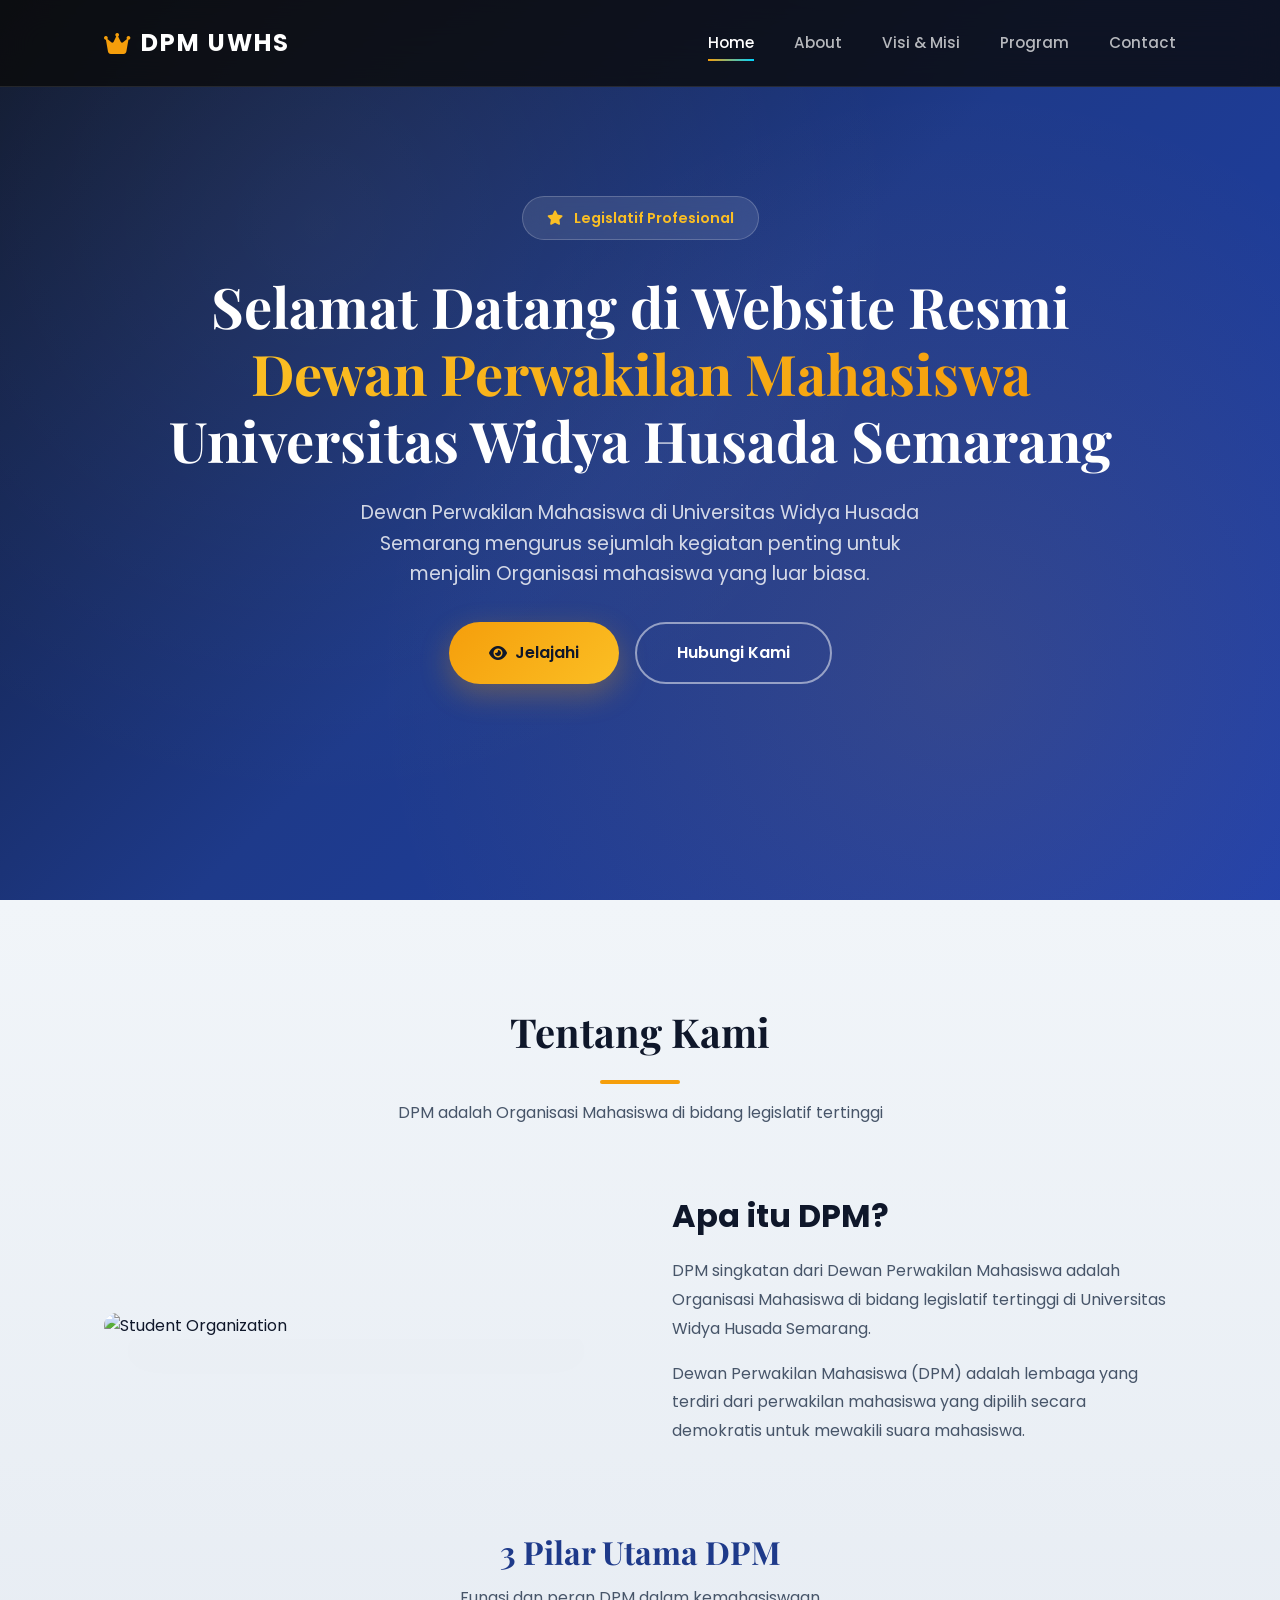
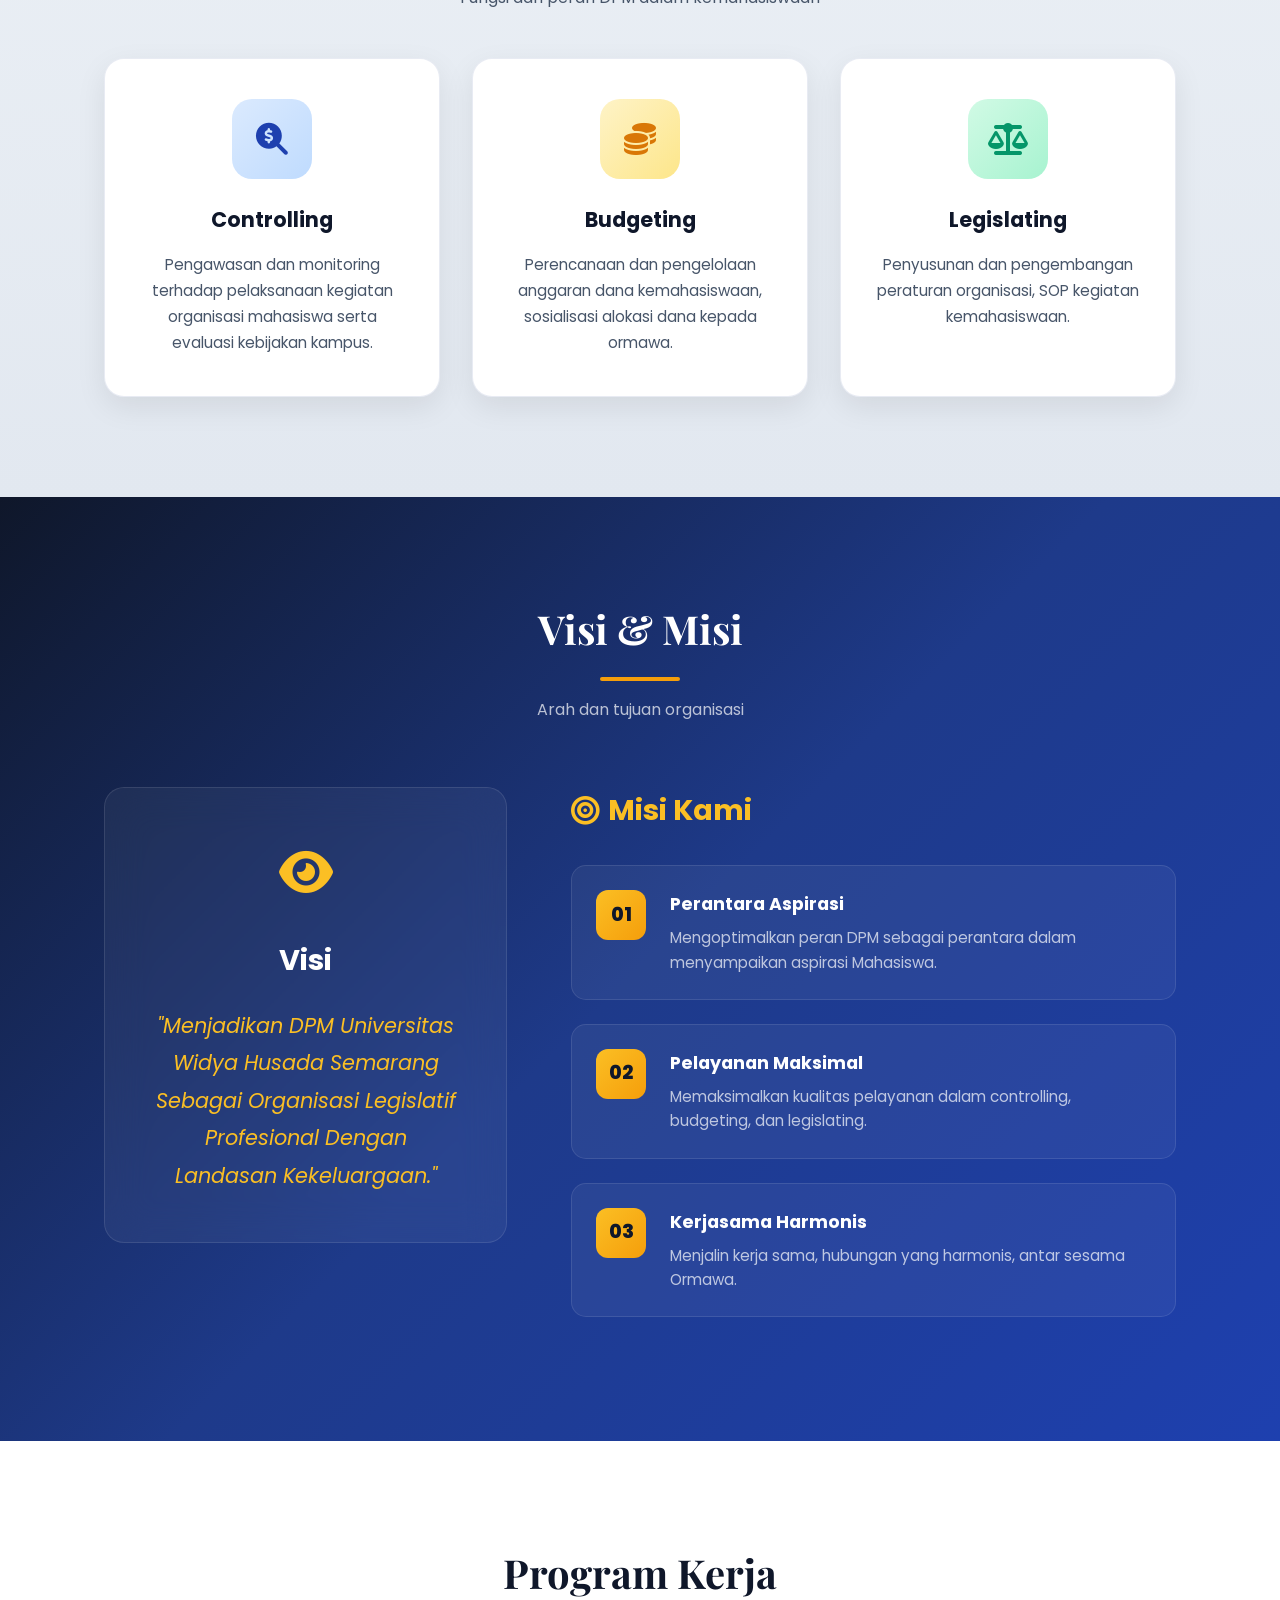
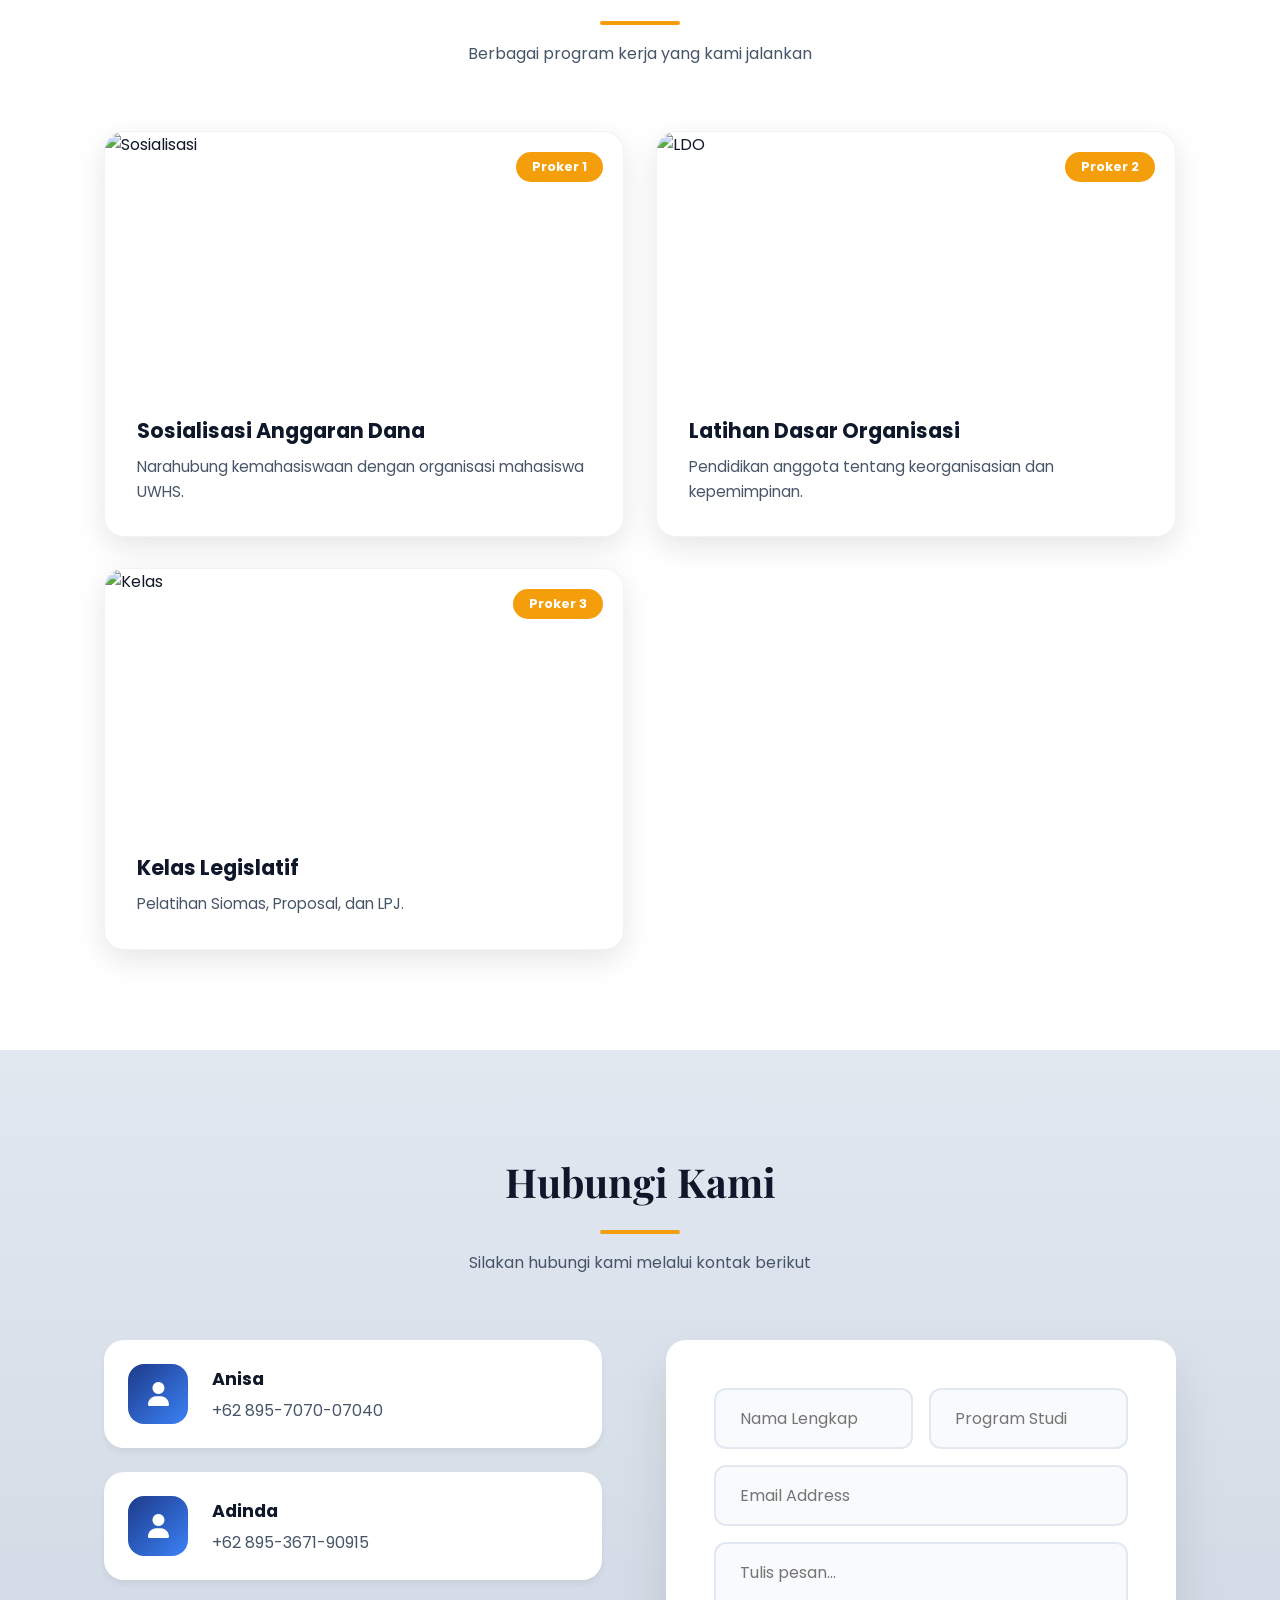
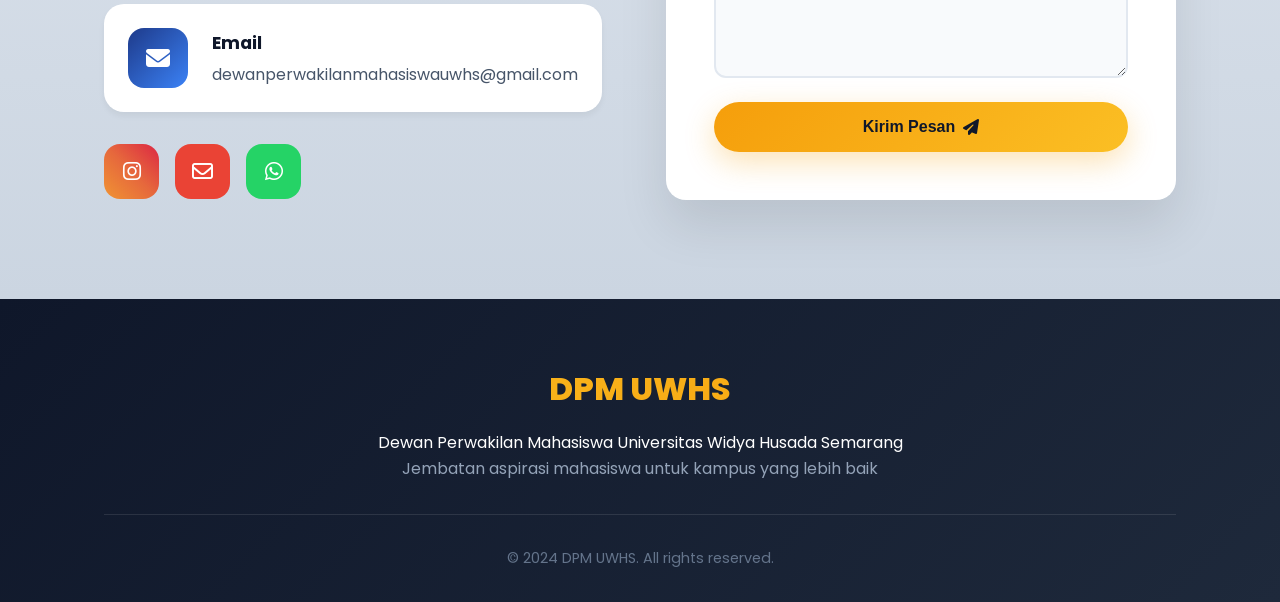
==== index.html @ 8b8e496c "Update index.html" ====
<!DOCTYPE html>
<html lang="id">
<head>
    <meta charset="UTF-8">
    <meta name="viewport" content="width=device-width, initial-scale=1.0">
    <title>DPM UWHS | Dewan Perwakilan Mahasiswa</title>
    <link rel="icon" href="assets/img/logo.png" />
    
    <!-- Font Awesome -->
    <link rel="stylesheet" href="https://cdnjs.cloudflare.com/ajax/libs/font-awesome/6.4.0/css/all.min.css">
    <!-- Google Fonts -->
    <link href="https://fonts.googleapis.com/css2?family=Poppins:wght@300;400;500;600;700&family=Playfair+Display:wght@700&display=swap" rel="stylesheet">
    
    <!-- CSS Custom -->
    <link rel="stylesheet" href="style.css">
</head>
<body>

    <!-- Navigation - Fixed -->
    <nav id="navbar" class="nav-fixed">
        <div class="nav-container">
            <a href="#home" class="nav-brand">
                <i class="fas fa-crown"></i> DPM UWHS
            </a>
            
            <ul class="nav-list" id="navMenu">
                <li><a href="#home" class="nav-link active">Home</a></li>
                <li><a href="#about" class="nav-link">About</a></li>
                <li><a href="#visi" class="nav-link">Visi & Misi</a></li>
                <li><a href="#programs" class="nav-link">Program</a></li>
                <li><a href="#contact" class="nav-link">Contact</a></li>
            </ul>

            <button class="nav-hamburger" id="navToggle" aria-label="Toggle menu">
                <span class="hamburger-line"></span>
                <span class="hamburger-line"></span>
                <span class="hamburger-line"></span>
            </button>
        </div>
    </nav>

    <div class="nav-overlay" id="navOverlay"></div>

    <!-- Hero Section -->
    <section id="home" class="hero">
        <div class="hero-bg"></div>
        <div class="container">
            <div class="hero-content">
                <div class="hero-badge animate-on-scroll">
                    <i class="fas fa-star"></i> Legislatif Profesional
                </div>
                
                <h1 class="hero-title animate-on-scroll delay-1">
                    Selamat Datang di Website Resmi<br>
                    <span class="text-gradient">Dewan Perwakilan Mahasiswa</span><br>
                    Universitas Widya Husada Semarang
                </h1>
                
                <p class="hero-subtitle animate-on-scroll delay-2">
                    Dewan Perwakilan Mahasiswa di Universitas Widya Husada Semarang mengurus sejumlah kegiatan penting untuk menjalin Organisasi mahasiswa yang luar biasa.
                </p>
                
                <div class="hero-buttons animate-on-scroll delay-3">
                    <a href="#about" class="btn btn-primary">
                        <i class="fas fa-eye"></i> Jelajahi
                    </a>
                    <a href="#contact" class="btn btn-outline">
                        Hubungi Kami
                    </a>
                </div>
            </div>
        </div>
    </section>

    <!-- About Section -->
    <section id="about" class="about">
        <div class="container">
            <div class="section-header slide-up">
                <h2>Tentang Kami</h2>
                <div class="underline"></div>
                <p>DPM adalah Organisasi Mahasiswa di bidang legislatif tertinggi</p>
            </div>
            
            <div class="about-grid">
                <div class="about-image slide-left">
                    <img src="https://images.unsplash.com/photo-1523050854058-8df90110c9f1?w=800" alt="Student Organization">
                </div>
                
                <div class="about-content slide-right">
                    <h3>Apa itu DPM?</h3>
                    <p>
                        DPM singkatan dari Dewan Perwakilan Mahasiswa adalah Organisasi Mahasiswa di bidang legislatif tertinggi di Universitas Widya Husada Semarang.
                    </p>
                    <p>
                        Dewan Perwakilan Mahasiswa (DPM) adalah lembaga yang terdiri dari perwakilan mahasiswa yang dipilih secara demokratis untuk mewakili suara mahasiswa.
                    </p>
                </div>
            </div>

            <!-- CBL Section -->
            <div class="cbl-container">
                <div class="cbl-header animate-on-scroll">
                    <h3>3 Pilar Utama DPM</h3>
                    <p>Fungsi dan peran DPM dalam kemahasiswaan</p>
                </div>
                
                <div class="cbl-grid">
                    <div class="cbl-card animate-on-scroll delay-1">
                        <div class="cbl-icon blue">
                            <i class="fas fa-search-dollar"></i>
                        </div>
                        <h4>Controlling</h4>
                        <p>Pengawasan dan monitoring terhadap pelaksanaan kegiatan organisasi mahasiswa serta evaluasi kebijakan kampus.</p>
                    </div>
                    
                    <div class="cbl-card animate-on-scroll delay-2">
                        <div class="cbl-icon yellow">
                            <i class="fas fa-coins"></i>
                        </div>
                        <h4>Budgeting</h4>
                        <p>Perencanaan dan pengelolaan anggaran dana kemahasiswaan, sosialisasi alokasi dana kepada ormawa.</p>
                    </div>
                    
                    <div class="cbl-card animate-on-scroll delay-3">
                        <div class="cbl-icon green">
                            <i class="fas fa-balance-scale"></i>
                        </div>
                        <h4>Legislating</h4>
                        <p>Penyusunan dan pengembangan peraturan organisasi, SOP kegiatan kemahasiswaan.</p>
                    </div>
                </div>
            </div>
        </div>
    </section>

    <!-- Visi Misi Section -->
    <section id="visi" class="visi-misi">
        <div class="container">
            <div class="section-header slide-up">
                <h2>Visi & Misi</h2>
                <div class="underline"></div>
                <p>Arah dan tujuan organisasi</p>
            </div>
            
            <div class="visi-grid">
                <div class="visi-card scale-in">
                    <div class="visi-icon">
                        <i class="fas fa-eye"></i>
                    </div>
                    <h3>Visi</h3>
                    <p class="visi-text">
                        "Menjadikan DPM Universitas Widya Husada Semarang Sebagai Organisasi Legislatif Profesional Dengan Landasan Kekeluargaan."
                    </p>
                </div>
                
                <div class="misi-container slide-right">
                    <h3><i class="fas fa-bullseye"></i> Misi Kami</h3>
                    
                    <div class="misi-item">
                        <span class="misi-num">01</span>
                        <div>
                            <h4>Perantara Aspirasi</h4>
                            <p>Mengoptimalkan peran DPM sebagai perantara dalam menyampaikan aspirasi Mahasiswa.</p>
                        </div>
                    </div>
                    
                    <div class="misi-item">
                        <span class="misi-num">02</span>
                        <div>
                            <h4>Pelayanan Maksimal</h4>
                            <p>Memaksimalkan kualitas pelayanan dalam controlling, budgeting, dan legislating.</p>
                        </div>
                    </div>
                    
                    <div class="misi-item">
                        <span class="misi-num">03</span>
                        <div>
                            <h4>Kerjasama Harmonis</h4>
                            <p>Menjalin kerja sama, hubungan yang harmonis, antar sesama Ormawa.</p>
                        </div>
                    </div>
                </div>
            </div>
        </div>
    </section>

    <!-- Programs Section -->
    <section id="programs" class="programs">
        <div class="container">
            <div class="section-header slide-up">
                <h2>Program Kerja</h2>
                <div class="underline"></div>
                <p>Berbagai program kerja yang kami jalankan</p>
            </div>
            
            <div class="programs-grid">
                <div class="program-card animate-on-scroll">
                    <div class="program-img">
                        <img src="https://images.unsplash.com/photo-1556761175-5973dc0f32e7?w=600" alt="Sosialisasi">
                        <span class="program-tag">Proker 1</span>
                    </div>
                    <div class="program-body">
                        <h4>Sosialisasi Anggaran Dana</h4>
                        <p>Narahubung kemahasiswaan dengan organisasi mahasiswa UWHS.</p>
                    </div>
                </div>
                
                <div class="program-card animate-on-scroll delay-1">
                    <div class="program-img">
                        <img src="https://images.unsplash.com/photo-1517245386807-bb43f82c33c4?w=600" alt="LDO">
                        <span class="program-tag">Proker 2</span>
                    </div>
                    <div class="program-body">
                        <h4>Latihan Dasar Organisasi</h4>
                        <p>Pendidikan anggota tentang keorganisasian dan kepemimpinan.</p>
                    </div>
                </div>
                
                <div class="program-card animate-on-scroll delay-2">
                    <div class="program-img">
                        <img src="https://images.unsplash.com/photo-1434030216411-0b793f4b4173?w=600" alt="Kelas">
                        <span class="program-tag">Proker 3</span>
                    </div>
                    <div class="program-body">
                        <h4>Kelas Legislatif</h4>
                        <p>Pelatihan Siomas, Proposal, dan LPJ.</p>
                    </div>
                </div>
            </div>
        </div>
    </section>

    <!-- Contact Section -->
    <section id="contact" class="contact">
        <div class="container">
            <div class="section-header slide-up">
                <h2>Hubungi Kami</h2>
                <div class="underline"></div>
                <p>Silakan hubungi kami melalui kontak berikut</p>
            </div>
            
            <div class="contact-grid">
                <div class="contact-info slide-left">
                    <div class="info-card">
                        <div class="info-icon">
                            <i class="fas fa-user"></i>
                        </div>
                        <div>
                            <h4>Anisa</h4>
                            <a href="tel:+62895707007040">+62 895-7070-07040</a>
                        </div>
                    </div>
                    
                    <div class="info-card">
                        <div class="info-icon">
                            <i class="fas fa-user"></i>
                        </div>
                        <div>
                            <h4>Adinda</h4>
                            <a href="tel:+62895367190915">+62 895-3671-90915</a>
                        </div>
                    </div>
                    
                    <div class="info-card">
                        <div class="info-icon">
                            <i class="fas fa-envelope"></i>
                        </div>
                        <div>
                            <h4>Email</h4>
                            <a href="mailto:dewanperwakilanmahasiswauwhs@gmail.com">dewanperwakilanmahasiswauwhs@gmail.com</a>
                        </div>
                    </div>
                    
                    <div class="social-links">
                        <a href="#" class="social-item instagram">
                            <i class="fab fa-instagram"></i>
                        </a>
                        <a href="#" class="social-item email">
                            <i class="far fa-envelope"></i>
                        </a>
                        <a href="#" class="social-item whatsapp">
                            <i class="fab fa-whatsapp"></i>
                        </a>
                    </div>
                </div>
                
                <div class="contact-form slide-right">
                    <form id="contactForm">
                        <div class="form-row">
                            <input type="text" class="form-input" name="nama" required placeholder="Nama Lengkap">
                            <input type="text" class="form-input" name="prodi" required placeholder="Program Studi">
                        </div>
                        <input type="email" class="form-input" name="email" required placeholder="Email Address">
                        <textarea class="form-input" name="pesan" required placeholder="Tulis pesan..." rows="4"></textarea>
                        
                        <button type="submit" class="btn btn-primary btn-full">
                            Kirim Pesan <i class="fas fa-paper-plane"></i>
                        </button>
                    </form>
                </div>
            </div>
        </div>
    </section>

    <!-- Footer -->
    <footer>
        <div class="container">
            <div class="footer-brand">DPM UWHS</div>
            <p>Dewan Perwakilan Mahasiswa Universitas Widya Husada Semarang</p>
            <p class="footer-text">Jembatan aspirasi mahasiswa untuk kampus yang lebih baik</p>
            <div class="footer-bottom">
                &copy; 2024 DPM UWHS. All rights reserved.
            </div>
        </div>
    </footer>

    <!-- JavaScript -->
    <script src="script.js"></script>
</body>
</html>
---- style.css ----
/* ==========================================
   CSS VARIABLES
   ========================================== */
:root {
    --primary: #1e3a8a;
    --secondary: #f59e0b;
    --accent: #00d4ff;
    --dark: #0f172a;
    --light: #f8fafc;
    --gray: #475569;
    --gradient: linear-gradient(135deg, #1e3a8a 0%, #3b82f6 100%);
}

/* ==========================================
   RESET & BASE
   ========================================== */
* {
    margin: 0;
    padding: 0;
    box-sizing: border-box;
}

html {
    scroll-behavior: smooth;
    overflow-x: hidden;
}

body {
    font-family: 'Poppins', sans-serif;
    background: var(--light);
    color: var(--dark);
    overflow-x: hidden;
    line-height: 1.6;
}

.container {
    max-width: 1200px;
    margin: 0 auto;
    padding: 0 5%;
}

/* ==========================================
   NAVIGATION - FIXED POSITIONING
   ========================================== */
.nav-fixed {
    position: fixed;
    top: 0;
    left: 0;
    width: 100%;
    z-index: 1000;
    padding: 1.5rem 0;
    transition: all 0.4s cubic-bezier(0.4, 0, 0.2, 1);
    background: rgba(10, 10, 10, 0.8);
    backdrop-filter: blur(20px);
    -webkit-backdrop-filter: blur(20px);
    border-bottom: 1px solid rgba(255,255,255,0.1);
}

.nav-fixed.scrolled {
    padding: 1rem 0;
    background: rgba(10, 10, 10, 0.95);
    box-shadow: 0 10px 30px rgba(0,0,0,0.3);
}

.nav-container {
    max-width: 1200px;
    margin: 0 auto;
    padding: 0 5%;
    display: flex;
    justify-content: space-between;
    align-items: center;
}

.nav-brand {
    font-size: 1.5rem;
    font-weight: 700;
    color: white;
    text-decoration: none;
    letter-spacing: 2px;
    display: flex;
    align-items: center;
    gap: 0.5rem;
    transition: opacity 0.3s;
}

.nav-brand:hover {
    opacity: 0.8;
}

.nav-brand i {
    color: var(--secondary);
}

.nav-list {
    display: flex;
    list-style: none;
    gap: 2.5rem;
}

.nav-link {
    color: rgba(255,255,255,0.7);
    text-decoration: none;
    font-size: 0.95rem;
    font-weight: 500;
    position: relative;
    padding: 0.5rem 0;
    transition: all 0.3s;
}

.nav-link::before {
    content: '';
    position: absolute;
    bottom: 0;
    left: 50%;
    width: 0;
    height: 2px;
    background: linear-gradient(90deg, var(--secondary), var(--accent));
    transition: all 0.4s cubic-bezier(0.4, 0, 0.2, 1);
    transform: translateX(-50%);
}

.nav-link:hover,
.nav-link.active {
    color: white;
}

.nav-link:hover::before,
.nav-link.active::before {
    width: 100%;
}

/* Hamburger Menu */
.nav-hamburger {
    display: none;
    flex-direction: column;
    justify-content: space-between;
    width: 28px;
    height: 20px;
    background: transparent;
    border: none;
    cursor: pointer;
    z-index: 1002;
    padding: 0;
}

.hamburger-line {
    display: block;
    width: 100%;
    height: 2px;
    background: white;
    border-radius: 2px;
    transition: all 0.4s cubic-bezier(0.68, -0.6, 0.32, 1.6);
    transform-origin: center;
}

.nav-hamburger.active .hamburger-line:nth-child(1) {
    transform: translateY(9px) rotate(45deg);
    background: var(--secondary);
}

.nav-hamburger.active .hamburger-line:nth-child(2) {
    opacity: 0;
    transform: scaleX(0);
}

.nav-hamburger.active .hamburger-line:nth-child(3) {
    transform: translateY(-9px) rotate(-45deg);
    background: var(--secondary);
}

/* Mobile Menu Overlay */
.nav-overlay {
    position: fixed;
    inset: 0;
    background: rgba(0,0,0,0);
    backdrop-filter: blur(0px);
    z-index: 999;
    opacity: 0;
    visibility: hidden;
    transition: all 0.5s ease;
    pointer-events: none;
}

.nav-overlay.active {
    background: rgba(0,0,0,0.8);
    backdrop-filter: blur(10px);
    opacity: 1;
    visibility: visible;
    pointer-events: all;
}

/* ==========================================
   HERO SECTION
   ========================================== */
.hero {
    min-height: 100vh;
    display: flex;
    align-items: center;
    justify-content: center;
    background: linear-gradient(135deg, var(--dark) 0%, var(--primary) 50%, #1e40af 100%);
    position: relative;
    overflow: hidden;
    padding-top: 80px;
}

.hero-bg {
    position: absolute;
    top: 0;
    left: 0;
    width: 100%;
    height: 100%;
    background-image: 
        radial-gradient(circle at 25% 25%, rgba(255,255,255,0.05) 0%, transparent 50%),
        radial-gradient(circle at 75% 75%, rgba(245,158,11,0.1) 0%, transparent 50%);
}

.hero-content {
    position: relative;
    z-index: 2;
    text-align: center;
    color: white;
    padding: 2rem 0;
}

.hero-badge {
    display: inline-block;
    padding: 0.6rem 1.5rem;
    background: rgba(255,255,255,0.1);
    border: 1px solid rgba(255,255,255,0.2);
    border-radius: 50px;
    font-size: 0.9rem;
    color: #fbbf24;
    font-weight: 600;
    margin-bottom: 2rem;
    backdrop-filter: blur(10px);
}

.hero-badge i {
    margin-right: 0.5rem;
}

.hero-title {
    font-family: 'Playfair Display', serif;
    font-size: 3.5rem;
    font-weight: 700;
    line-height: 1.2;
    margin-bottom: 1.5rem;
}

.text-gradient {
    background: linear-gradient(135deg, #fbbf24, #f59e0b);
    -webkit-background-clip: text;
    -webkit-text-fill-color: transparent;
    background-clip: text;
}

.hero-subtitle {
    font-size: 1.2rem;
    color: rgba(255,255,255,0.8);
    max-width: 600px;
    margin: 0 auto 2rem;
}

.hero-buttons {
    display: flex;
    gap: 1rem;
    justify-content: center;
    flex-wrap: wrap;
}

/* Buttons */
.btn {
    padding: 1rem 2.5rem;
    border-radius: 50px;
    font-weight: 600;
    text-decoration: none;
    display: inline-flex;
    align-items: center;
    gap: 0.5rem;
    transition: all 0.3s;
    border: none;
    cursor: pointer;
    font-size: 1rem;
}

.btn-primary {
    background: linear-gradient(135deg, var(--secondary), #fbbf24);
    color: var(--dark);
    box-shadow: 0 10px 30px rgba(245, 158, 11, 0.3);
}

.btn-primary:hover {
    transform: translateY(-3px);
    box-shadow: 0 15px 40px rgba(245, 158, 11, 0.4);
}

.btn-outline {
    background: transparent;
    color: white;
    border: 2px solid rgba(255,255,255,0.5);
}

.btn-outline:hover {
    background: white;
    color: var(--dark);
    transform: translateY(-3px);
}

.btn-full {
    width: 100%;
    justify-content: center;
}

/* ==========================================
   SECTIONS GENERAL
   ========================================== */
section {
    padding: 100px 0;
    position: relative;
}

.section-header {
    text-align: center;
    margin-bottom: 4rem;
}

.section-header h2 {
    font-family: 'Playfair Display', serif;
    font-size: 2.5rem;
    color: var(--dark);
    margin-bottom: 0.5rem;
}

.section-header p {
    color: var(--gray);
}

.underline {
    width: 80px;
    height: 4px;
    background: var(--secondary);
    margin: 1rem auto;
    border-radius: 2px;
}

/* ==========================================
   ABOUT SECTION
   ========================================== */
.about {
    background: linear-gradient(180deg, #f1f5f9 0%, #e2e8f0 100%);
}

.about-grid {
    display: grid;
    grid-template-columns: 1fr 1fr;
    gap: 4rem;
    align-items: center;
    margin-bottom: 4rem;
}

.about-image {
    position: relative;
    border-radius: 20px;
    overflow: hidden;
    box-shadow: 0 25px 50px -12px rgba(0,0,0,0.15);
}

.about-image img {
    width: 100%;
    height: auto;
    display: block;
    transition: transform 0.7s;
}

.about-image:hover img {
    transform: scale(1.05);
}

.about-content h3 {
    font-size: 2rem;
    color: var(--dark);
    margin-bottom: 1rem;
}

.about-content p {
    color: var(--gray);
    margin-bottom: 1rem;
    line-height: 1.8;
}

/* CBL Cards */
.cbl-container {
    margin-top: 4rem;
}

.cbl-header {
    text-align: center;
    margin-bottom: 3rem;
}

.cbl-header h3 {
    font-family: 'Playfair Display', serif;
    font-size: 2rem;
    color: var(--primary);
    margin-bottom: 0.5rem;
}

.cbl-header p {
    color: var(--gray);
}

.cbl-grid {
    display: grid;
    grid-template-columns: repeat(3, 1fr);
    gap: 2rem;
}

.cbl-card {
    background: white;
    border-radius: 20px;
    padding: 2.5rem 2rem;
    text-align: center;
    box-shadow: 0 10px 30px rgba(0,0,0,0.08);
    transition: all 0.4s;
    position: relative;
    overflow: hidden;
    border: 1px solid rgba(30, 58, 138, 0.1);
}

.cbl-card::before {
    content: '';
    position: absolute;
    top: 0;
    left: 0;
    width: 100%;
    height: 4px;
    background: linear-gradient(90deg, var(--secondary), #fbbf24);
    transform: scaleX(0);
    transition: transform 0.4s;
}

.cbl-card:hover::before {
    transform: scaleX(1);
}

.cbl-card:hover {
    transform: translateY(-10px);
    box-shadow: 0 25px 50px rgba(0,0,0,0.15);
}

.cbl-icon {
    width: 80px;
    height: 80px;
    margin: 0 auto 1.5rem;
    border-radius: 20px;
    display: flex;
    align-items: center;
    justify-content: center;
    font-size: 2rem;
}

.cbl-icon.blue {
    background: linear-gradient(135deg, #dbeafe, #bfdbfe);
    color: #1e40af;
}

.cbl-icon.yellow {
    background: linear-gradient(135deg, #fef3c7, #fde68a);
    color: #d97706;
}

.cbl-icon.green {
    background: linear-gradient(135deg, #d1fae5, #a7f3d0);
    color: #059669;
}

.cbl-card h4 {
    font-size: 1.3rem;
    margin-bottom: 1rem;
    color: var(--dark);
}

.cbl-card p {
    color: var(--gray);
    font-size: 0.95rem;
    line-height: 1.7;
}

/* ==========================================
   VISI MISI SECTION
   ========================================== */
.visi-misi {
    background: linear-gradient(135deg, var(--dark) 0%, var(--primary) 50%, #1e40af 100%);
    color: white;
}

.visi-misi .section-header h2 {
    color: white;
}

.visi-misi .section-header p {
    color: rgba(255,255,255,0.7);
}

.visi-grid {
    display: grid;
    grid-template-columns: 1fr 1.5fr;
    gap: 4rem;
    align-items: start;
}

.visi-card {
    background: rgba(255,255,255,0.05);
    backdrop-filter: blur(20px);
    border: 1px solid rgba(255,255,255,0.1);
    border-radius: 20px;
    padding: 3rem;
    text-align: center;
}

.visi-icon {
    font-size: 3rem;
    color: #fbbf24;
    margin-bottom: 1.5rem;
}

.visi-card h3 {
    font-size: 1.8rem;
    margin-bottom: 1.5rem;
}

.visi-text {
    font-size: 1.3rem;
    font-style: italic;
    color: #fbbf24;
    line-height: 1.8;
}

.misi-container h3 {
    font-size: 1.8rem;
    margin-bottom: 2rem;
    display: flex;
    align-items: center;
    gap: 0.5rem;
    color: #fbbf24;
}

.misi-item {
    display: flex;
    gap: 1.5rem;
    margin-bottom: 1.5rem;
    padding: 1.5rem;
    background: rgba(255,255,255,0.05);
    border: 1px solid rgba(255,255,255,0.1);
    border-radius: 15px;
    transition: all 0.3s;
}

.misi-item:hover {
    background: rgba(255,255,255,0.1);
    transform: translateX(10px);
}

.misi-num {
    min-width: 50px;
    height: 50px;
    background: linear-gradient(135deg, #fbbf24, #f59e0b);
    border-radius: 12px;
    display: flex;
    align-items: center;
    justify-content: center;
    font-weight: 800;
    font-size: 1.2rem;
    color: var(--dark);
}

.misi-item h4 {
    margin-bottom: 0.5rem;
    font-size: 1.1rem;
}

.misi-item p {
    color: rgba(255,255,255,0.7);
    font-size: 0.95rem;
}

/* ==========================================
   PROGRAMS SECTION
   ========================================== */
.programs {
    background: white;
}

.programs-grid {
    display: grid;
    grid-template-columns: repeat(auto-fit, minmax(350px, 1fr));
    gap: 2rem;
}

.program-card {
    background: white;
    border-radius: 20px;
    overflow: hidden;
    box-shadow: 0 10px 30px rgba(0,0,0,0.1);
    transition: all 0.4s;
    border: 1px solid rgba(0,0,0,0.05);
}

.program-card:hover {
    transform: translateY(-10px);
    box-shadow: 0 25px 50px rgba(0,0,0,0.15);
}

.program-img {
    position: relative;
    height: 250px;
    overflow: hidden;
}

.program-img img {
    width: 100%;
    height: 100%;
    object-fit: cover;
    transition: transform 0.5s;
}

.program-card:hover .program-img img {
    transform: scale(1.1);
}

.program-tag {
    position: absolute;
    top: 20px;
    right: 20px;
    background: var(--secondary);
    color: white;
    padding: 0.3rem 1rem;
    border-radius: 50px;
    font-size: 0.8rem;
    font-weight: 700;
}

.program-body {
    padding: 2rem;
}

.program-body h4 {
    font-size: 1.3rem;
    margin-bottom: 0.5rem;
    color: var(--dark);
}

.program-body p {
    color: var(--gray);
    font-size: 0.95rem;
}

/* ==========================================
   CONTACT SECTION
   ========================================== */
.contact {
    background: linear-gradient(180deg, #e2e8f0 0%, #cbd5e1 100%);
}

.contact-grid {
    display: grid;
    grid-template-columns: 1fr 1.5fr;
    gap: 4rem;
}

.info-card {
    background: white;
    border-radius: 20px;
    padding: 1.5rem;
    margin-bottom: 1.5rem;
    box-shadow: 0 4px 6px rgba(0,0,0,0.05);
    transition: all 0.3s;
    display: flex;
    align-items: center;
    gap: 1.5rem;
}

.info-card:hover {
    transform: translateX(10px);
    box-shadow: 0 10px 25px rgba(0,0,0,0.1);
}

.info-icon {
    width: 60px;
    height: 60px;
    background: linear-gradient(135deg, var(--primary), #3b82f6);
    border-radius: 16px;
    display: flex;
    align-items: center;
    justify-content: center;
    font-size: 1.5rem;
    color: white;
    flex-shrink: 0;
}

.info-card h4 {
    margin-bottom: 0.3rem;
    font-size: 1.1rem;
}

.info-card a {
    color: var(--gray);
    text-decoration: none;
    transition: color 0.3s;
}

.info-card a:hover {
    color: var(--primary);
}

.social-links {
    display: flex;
    gap: 1rem;
    margin-top: 2rem;
}

.social-item {
    width: 55px;
    height: 55px;
    border-radius: 16px;
    display: flex;
    align-items: center;
    justify-content: center;
    font-size: 1.3rem;
    color: white;
    transition: all 0.3s;
    text-decoration: none;
}

.social-item.instagram {
    background: linear-gradient(45deg, #f09433, #e6683c, #dc2743);
}

.social-item.email {
    background: #ea4335;
}

.social-item.whatsapp {
    background: #25d366;
}

.social-item:hover {
    transform: translateY(-5px) scale(1.1);
    box-shadow: 0 10px 20px rgba(0,0,0,0.2);
}

/* Contact Form */
.contact-form {
    background: white;
    border-radius: 20px;
    padding: 3rem;
    box-shadow: 0 25px 50px rgba(0,0,0,0.1);
}

.form-row {
    display: grid;
    grid-template-columns: 1fr 1fr;
    gap: 1rem;
}

.form-input {
    width: 100%;
    padding: 1rem 1.5rem;
    background: #f8fafc;
    border: 2px solid #e2e8f0;
    border-radius: 12px;
    color: var(--dark);
    font-size: 1rem;
    font-family: 'Poppins', sans-serif;
    transition: all 0.3s;
    margin-bottom: 1rem;
}

.form-input:focus {
    outline: none;
    border-color: var(--secondary);
    background: white;
    box-shadow: 0 0 0 4px rgba(245, 158, 11, 0.1);
}

textarea.form-input {
    resize: vertical;
    min-height: 120px;
}

/* ==========================================
   FOOTER
   ========================================== */
footer {
    background: linear-gradient(135deg, var(--dark) 0%, #1e293b 100%);
    color: white;
    text-align: center;
    padding: 4rem 0 2rem;
}

.footer-brand {
    font-size: 2rem;
    font-weight: 800;
    background: linear-gradient(135deg, #fbbf24, #f59e0b);
    -webkit-background-clip: text;
    -webkit-text-fill-color: transparent;
    margin-bottom: 1rem;
}

.footer-text {
    color: #94a3b8;
    margin-bottom: 2rem;
}

.footer-bottom {
    border-top: 1px solid rgba(255,255,255,0.1);
    padding-top: 2rem;
    margin-top: 2rem;
    color: #64748b;
    font-size: 0.9rem;
}

/* ==========================================
   ANIMATIONS
   ========================================== */
.animate-on-scroll,
.slide-left,
.slide-right,
.slide-up,
.scale-in {
    opacity: 0;
    transition: all 0.8s cubic-bezier(0.4, 0, 0.2, 1);
    will-change: transform, opacity;
}

.animate-on-scroll {
    transform: translateY(30px);
}

.slide-left {
    transform: translateX(-50px);
}

.slide-right {
    transform: translateX(50px);
}

.slide-up {
    transform: translateY(50px);
}

.scale-in {
    transform: scale(0.8);
}

.animate-on-scroll.visible,
.slide-left.visible,
.slide-right.visible,
.slide-up.visible,
.scale-in.visible {
    opacity: 1;
    transform: translate(0) scale(1);
}

.delay-1 { transition-delay: 0.1s; }
.delay-2 { transition-delay: 0.2s; }
.delay-3 { transition-delay: 0.3s; }

/* ==========================================
   RESPONSIVE
   ========================================== */
@media (max-width: 991px) {
    .nav-hamburger {
        display: flex;
    }
    
    .nav-list {
        position: fixed;
        top: 0;
        right: 0;
        width: min(70%, 400px);
        height: 100vh;
        background: linear-gradient(135deg, rgba(20,20,20,0.98), rgba(10,10,10,0.99));
        flex-direction: column;
        justify-content: center;
        padding: 6rem 3rem;
        gap: 2rem;
        transform: translateX(100%);
        transition: transform 0.5s cubic-bezier(0.4, 0, 0.2, 1);
        border-left: 1px solid rgba(255,255,255,0.1);
        box-shadow: -10px 0 40px rgba(0,0,0,0.5);
    }
    
    .nav-list.active {
        transform: translateX(0);
    }
    
    .nav-list li {
        opacity: 0;
        transform: translateX(50px);
        transition: all 0.5s ease;
    }
    
    .nav-list.active li {
        opacity: 1;
        transform: translateX(0);
    }
    
    .nav-list.active li:nth-child(1) { transition-delay: 0.08s; }
    .nav-list.active li:nth-child(2) { transition-delay: 0.16s; }
    .nav-list.active li:nth-child(3) { transition-delay: 0.24s; }
    .nav-list.active li:nth-child(4) { transition-delay: 0.32s; }
    .nav-list.active li:nth-child(5) { transition-delay: 0.40s; }
    
    .nav-link {
        font-size: 1.5rem;
        color: rgba(255,255,255,0.6);
    }
    
    .hero-title {
        font-size: 2.5rem;
    }
    
    .about-grid,
    .visi-grid,
    .contact-grid {
        grid-template-columns: 1fr;
        gap: 2rem;
    }
    
    .cbl-grid {
        grid-template-columns: 1fr;
    }
    
    .programs-grid {
        grid-template-columns: 1fr;
    }
    
    .form-row {
        grid-template-columns: 1fr;
    }
}

@media (max-width: 576px) {
    .hero-title {
        font-size: 2rem;
    }
    
    .btn {
        width: 100%;
        justify-content: center;
    }
    
    section {
        padding: 60px 0;
    }
}
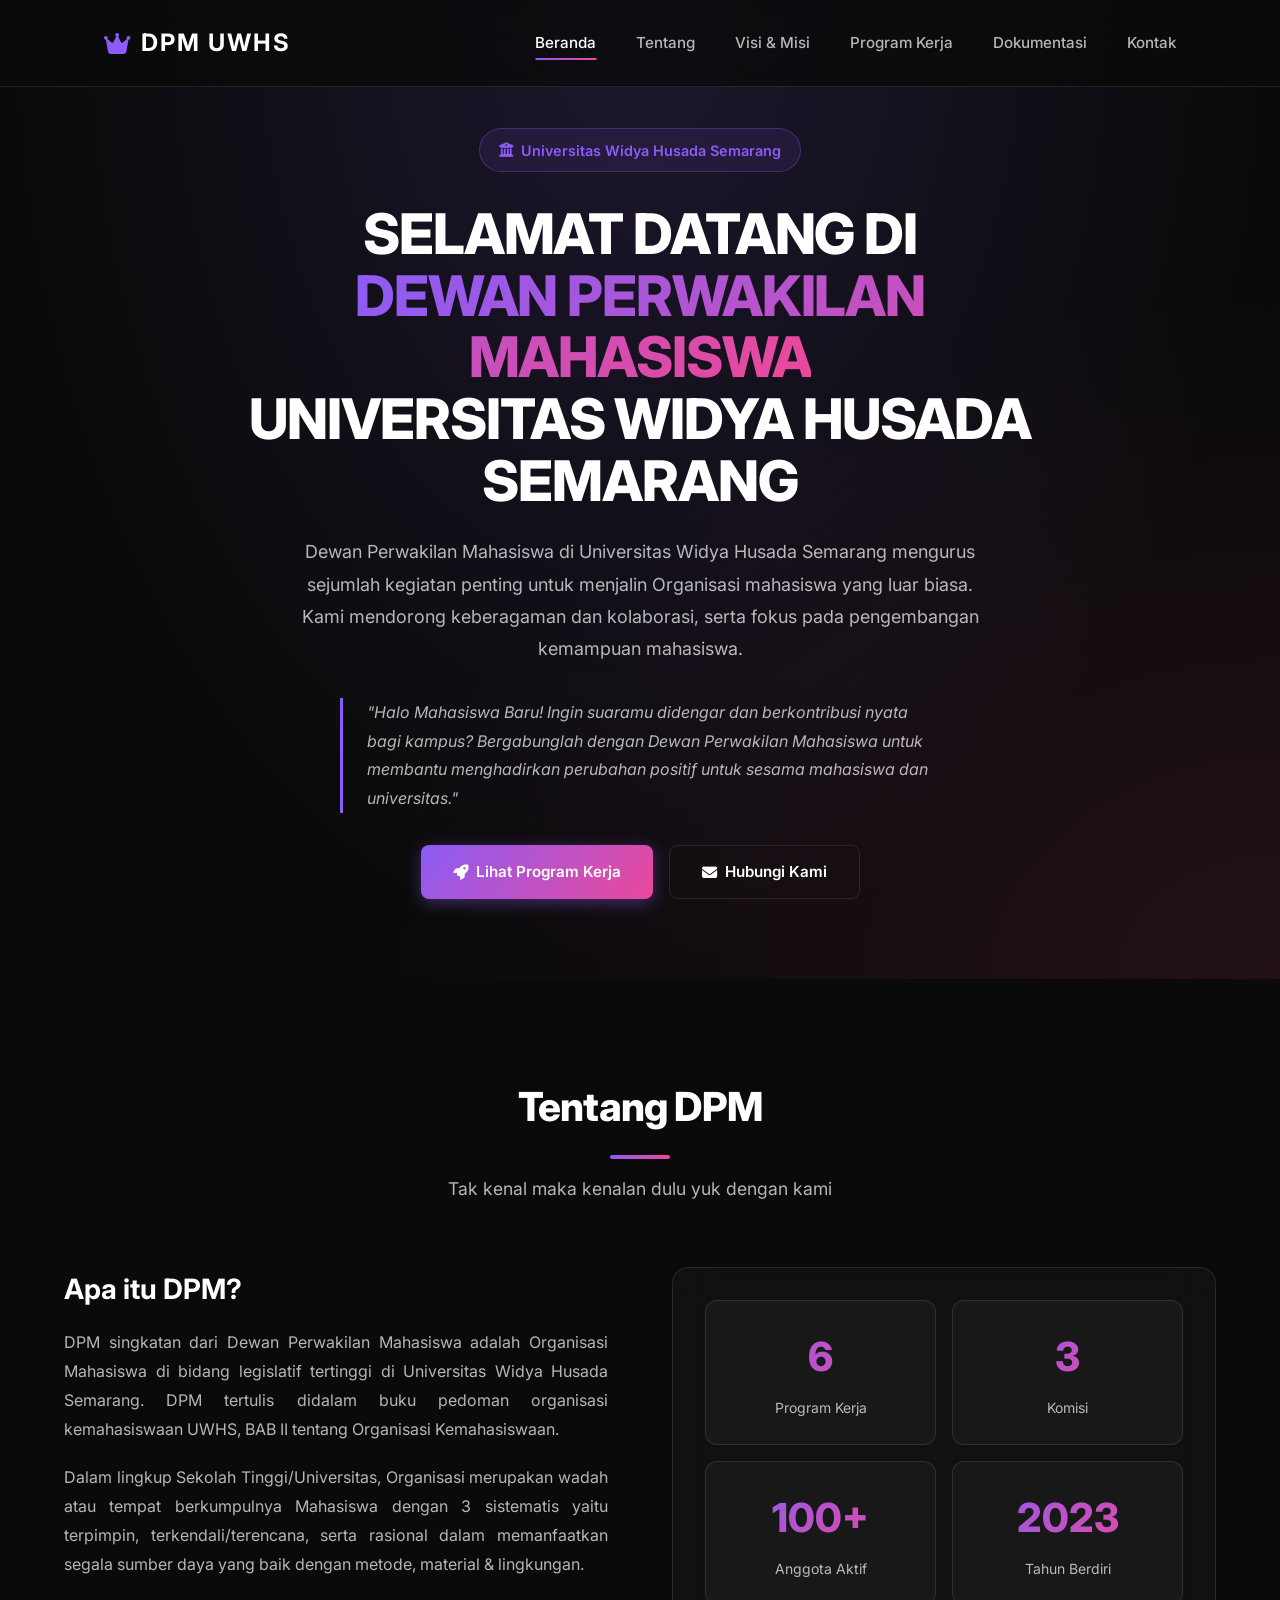
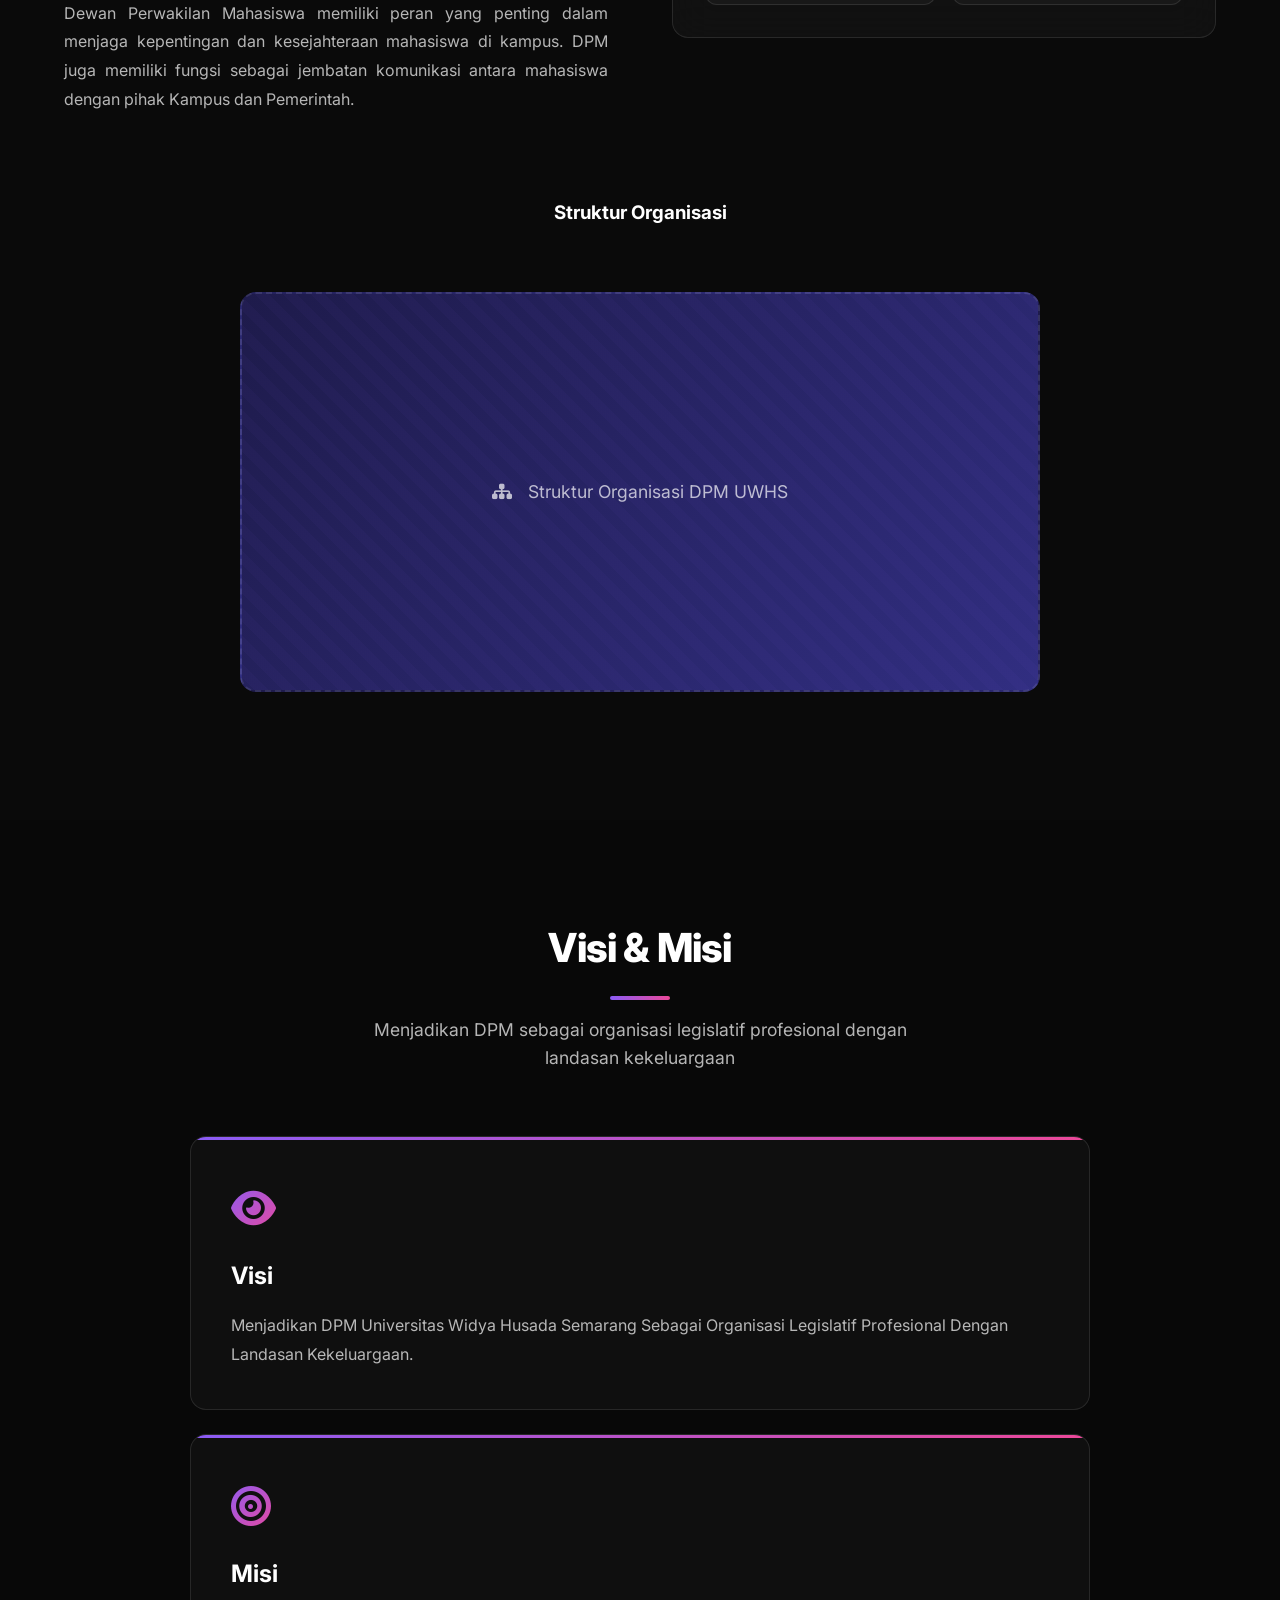
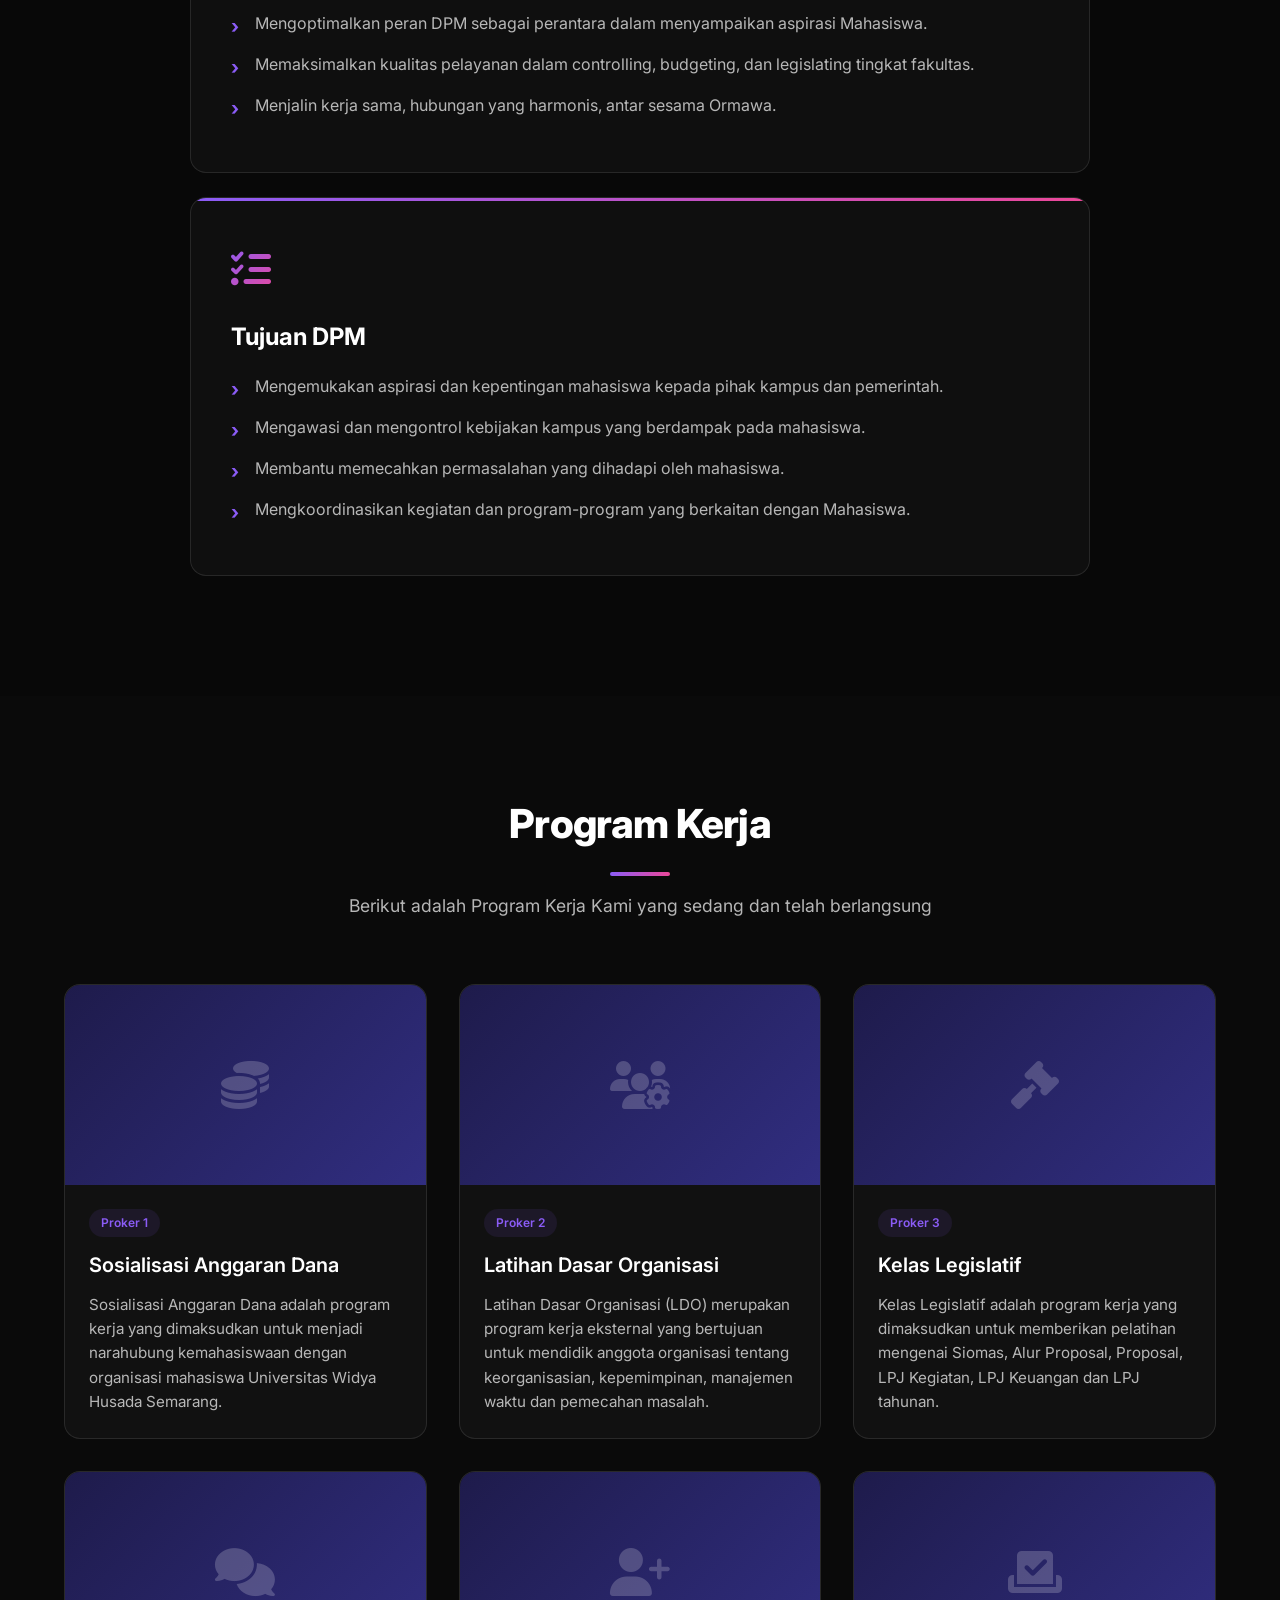
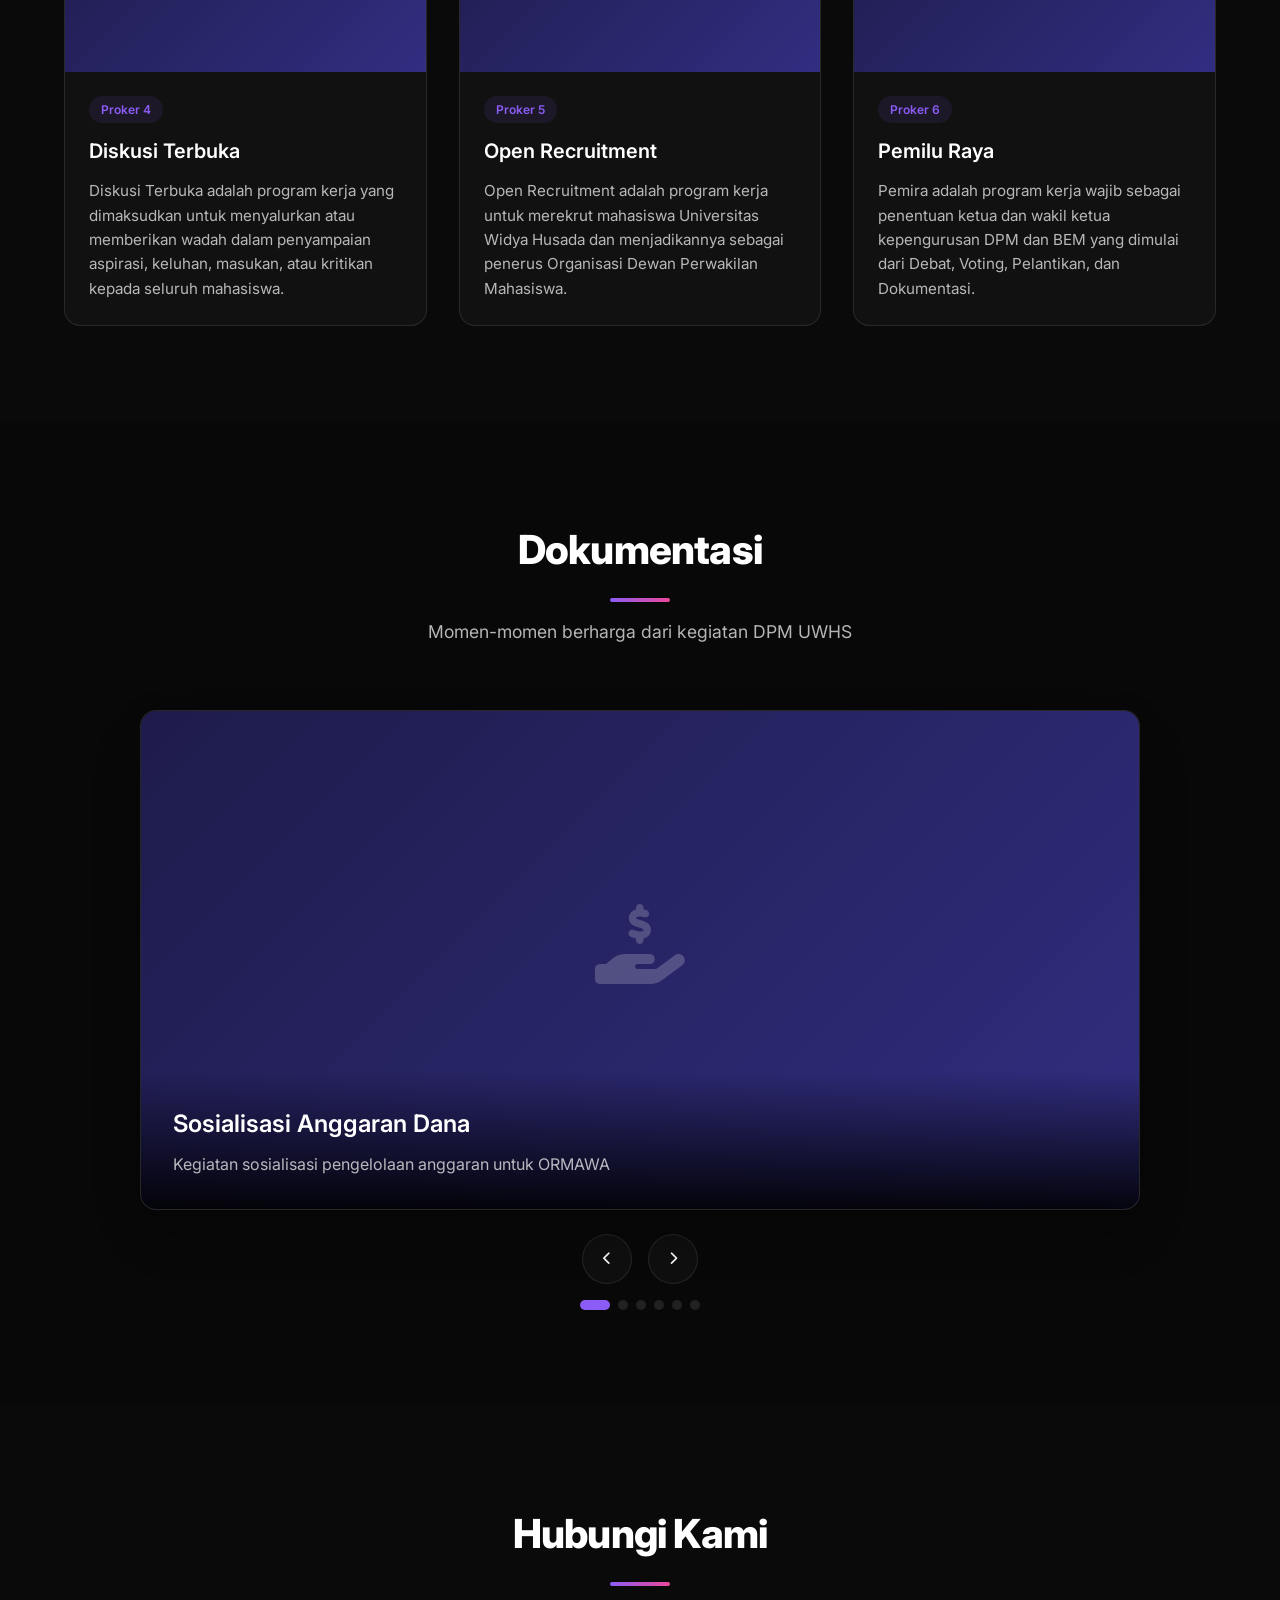
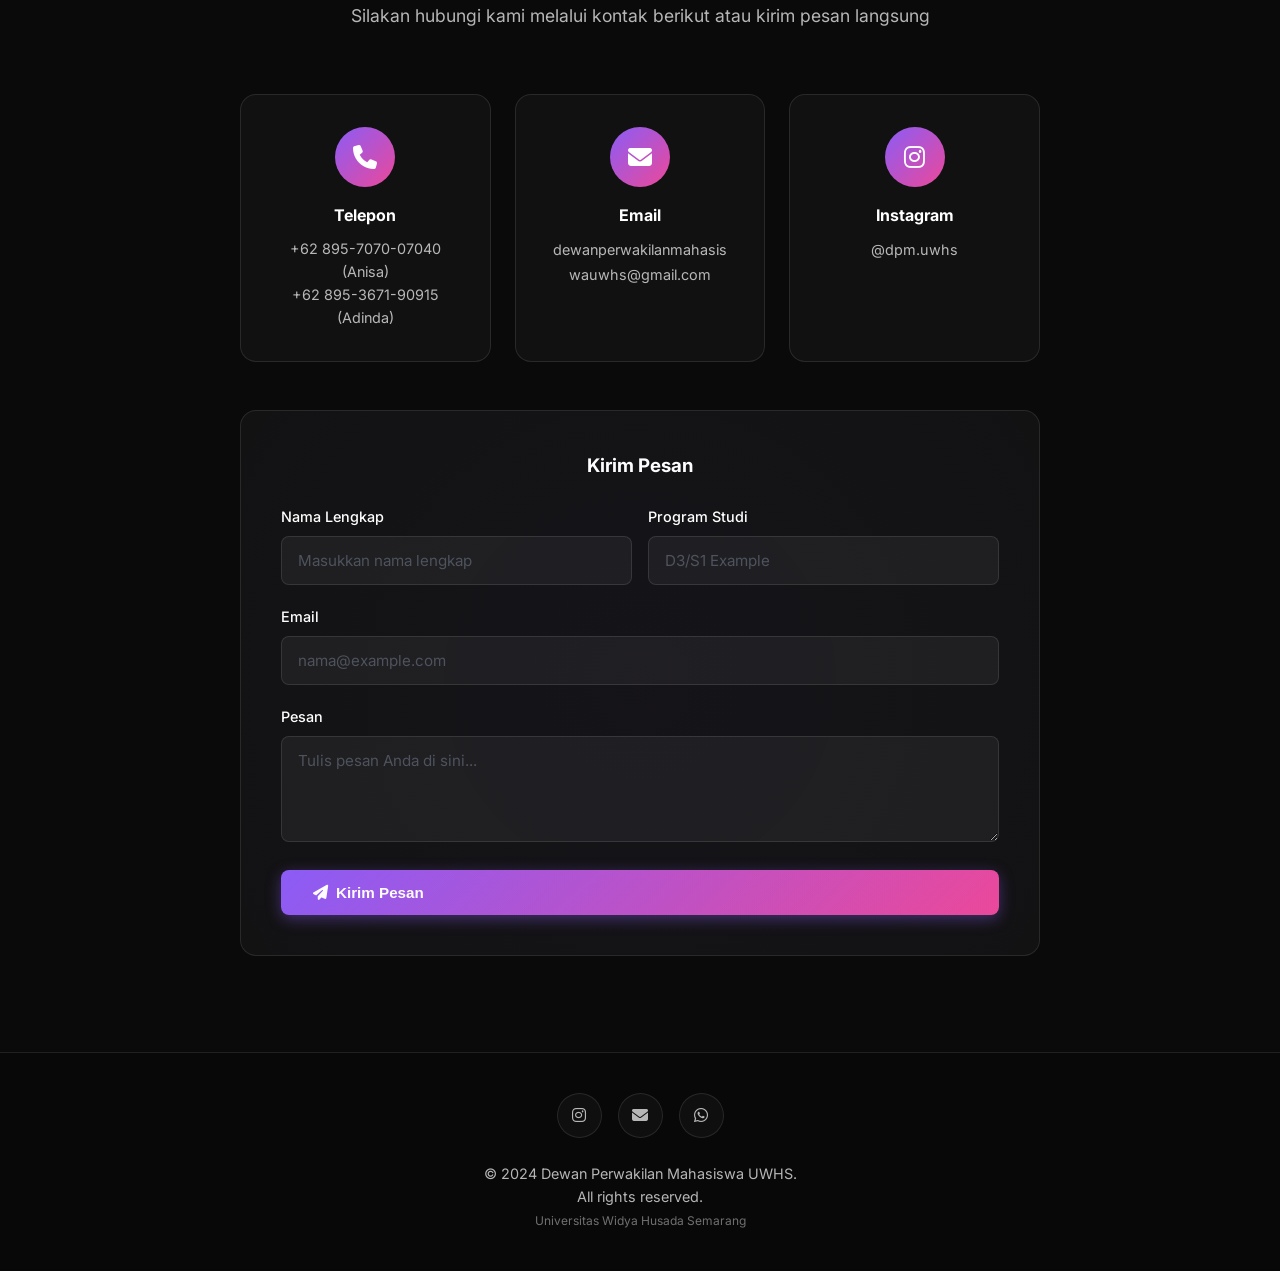
==== commit 60df4705: "Update index.html Perubahan" ====
--- a/index.html
+++ b/index.html
@@ -3,35 +3,1161 @@
 <head>
     <meta charset="UTF-8">
     <meta name="viewport" content="width=device-width, initial-scale=1.0">
-    <title>DPM UWHS | Dewan Perwakilan Mahasiswa</title>
-    <link rel="icon" href="assets/img/logo.png" />
-    
-    <!-- Font Awesome -->
-    <link rel="stylesheet" href="https://cdnjs.cloudflare.com/ajax/libs/font-awesome/6.4.0/css/all.min.css">
-    <!-- Google Fonts -->
-    <link href="https://fonts.googleapis.com/css2?family=Poppins:wght@300;400;500;600;700&family=Playfair+Display:wght@700&display=swap" rel="stylesheet">
-    
-    <!-- CSS Custom -->
-    <link rel="stylesheet" href="style.css">
+    <title>DPM UWHS - Dewan Perwakilan Mahasiswa</title>
+    <link href="https://cdnjs.cloudflare.com/ajax/libs/font-awesome/6.4.0/css/all.min.css" rel="stylesheet">
+    <link href="https://fonts.googleapis.com/css2?family=Inter:wght@300;400;500;600;700;800&display=swap" rel="stylesheet">
+    <style>
+        :root {
+            --primary: #6366f1;
+            --secondary: #8b5cf6;
+            --accent: #ec4899;
+            --bg-dark: #0a0a0a;
+            --bg-card: rgba(255, 255, 255, 0.03);
+            --text-light: #ffffff;
+            --text-gray: rgba(255,255,255,0.7);
+            --border-color: rgba(255,255,255,0.1);
+        }
+
+        * {
+            margin: 0;
+            padding: 0;
+            box-sizing: border-box;
+        }
+
+        html {
+            scroll-behavior: smooth;
+        }
+
+        body {
+            font-family: 'Inter', sans-serif;
+            background-color: var(--bg-dark);
+            color: var(--text-light);
+            line-height: 1.6;
+            overflow-x: hidden;
+        }
+
+        /* Scrollbar */
+        ::-webkit-scrollbar {
+            width: 8px;
+        }
+        ::-webkit-scrollbar-track {
+            background: var(--bg-dark);
+        }
+        ::-webkit-scrollbar-thumb {
+            background: linear-gradient(180deg, var(--secondary), var(--accent));
+            border-radius: 4px;
+        }
+
+        /* ==========================================
+           NAVIGATION - FIXED POSITIONING
+           ========================================== */
+        .nav-fixed {
+            position: fixed;
+            top: 0;
+            left: 0;
+            width: 100%;
+            z-index: 1000;
+            padding: 1.5rem 0;
+            transition: all 0.4s cubic-bezier(0.4, 0, 0.2, 1);
+            background: rgba(10, 10, 10, 0.8);
+            backdrop-filter: blur(20px);
+            -webkit-backdrop-filter: blur(20px);
+            border-bottom: 1px solid rgba(255,255,255,0.1);
+        }
+
+        .nav-fixed.scrolled {
+            padding: 1rem 0;
+            background: rgba(10, 10, 10, 0.95);
+            box-shadow: 0 10px 30px rgba(0,0,0,0.3);
+        }
+
+        .nav-container {
+            max-width: 1200px;
+            margin: 0 auto;
+            padding: 0 5%;
+            display: flex;
+            justify-content: space-between;
+            align-items: center;
+        }
+
+        .nav-brand {
+            font-size: 1.5rem;
+            font-weight: 700;
+            color: white;
+            text-decoration: none;
+            letter-spacing: 2px;
+            display: flex;
+            align-items: center;
+            gap: 0.5rem;
+            transition: opacity 0.3s;
+        }
+
+        .nav-brand:hover {
+            opacity: 0.8;
+        }
+
+        .nav-brand i {
+            color: var(--secondary);
+        }
+
+        .nav-list {
+            display: flex;
+            list-style: none;
+            gap: 2.5rem;
+        }
+
+        .nav-link {
+            color: rgba(255,255,255,0.7);
+            text-decoration: none;
+            font-size: 0.95rem;
+            font-weight: 500;
+            position: relative;
+            padding: 0.5rem 0;
+            transition: all 0.3s;
+        }
+
+        .nav-link::before {
+            content: '';
+            position: absolute;
+            bottom: 0;
+            left: 50%;
+            width: 0;
+            height: 2px;
+            background: linear-gradient(90deg, var(--secondary), var(--accent));
+            transition: all 0.4s cubic-bezier(0.4, 0, 0.2, 1);
+            transform: translateX(-50%);
+        }
+
+        .nav-link:hover,
+        .nav-link.active {
+            color: white;
+        }
+
+        .nav-link:hover::before,
+        .nav-link.active::before {
+            width: 100%;
+        }
+
+        /* Hamburger Menu */
+        .nav-hamburger {
+            display: none;
+            flex-direction: column;
+            justify-content: space-between;
+            width: 28px;
+            height: 20px;
+            background: transparent;
+            border: none;
+            cursor: pointer;
+            z-index: 1002;
+            padding: 0;
+        }
+
+        .hamburger-line {
+            display: block;
+            width: 100%;
+            height: 2px;
+            background: white;
+            border-radius: 2px;
+            transition: all 0.4s cubic-bezier(0.68, -0.6, 0.32, 1.6);
+            transform-origin: center;
+        }
+
+        .nav-hamburger.active .hamburger-line:nth-child(1) {
+            transform: translateY(9px) rotate(45deg);
+            background: var(--secondary);
+        }
+
+        .nav-hamburger.active .hamburger-line:nth-child(2) {
+            opacity: 0;
+            transform: scaleX(0);
+        }
+
+        .nav-hamburger.active .hamburger-line:nth-child(3) {
+            transform: translateY(-9px) rotate(-45deg);
+            background: var(--secondary);
+        }
+
+        /* Mobile Menu Overlay */
+        .nav-overlay {
+            position: fixed;
+            inset: 0;
+            background: rgba(0,0,0,0);
+            backdrop-filter: blur(0px);
+            z-index: 999;
+            opacity: 0;
+            visibility: hidden;
+            transition: all 0.5s ease;
+            pointer-events: none;
+        }
+
+        .nav-overlay.active {
+            background: rgba(0,0,0,0.8);
+            backdrop-filter: blur(10px);
+            opacity: 1;
+            visibility: visible;
+            pointer-events: all;
+        }
+
+        /* Mobile Menu Panel */
+        .nav-mobile-menu {
+            position: fixed;
+            top: 0;
+            right: -100%;
+            width: 80%;
+            max-width: 400px;
+            height: 100vh;
+            background: rgba(10, 10, 10, 0.98);
+            backdrop-filter: blur(20px);
+            z-index: 1001;
+            padding: 6rem 2rem 2rem;
+            transition: right 0.4s cubic-bezier(0.4, 0, 0.2, 1);
+            border-left: 1px solid var(--border-color);
+            display: flex;
+            flex-direction: column;
+            gap: 1.5rem;
+        }
+
+        .nav-mobile-menu.active {
+            right: 0;
+        }
+
+        .nav-mobile-menu .nav-link {
+            font-size: 1.25rem;
+            padding: 1rem 0;
+            border-bottom: 1px solid var(--border-color);
+        }
+
+        /* Hero Section */
+        .hero {
+            min-height: 100vh;
+            display: flex;
+            align-items: center;
+            justify-content: center;
+            padding: 8rem 5% 5rem;
+            position: relative;
+            overflow: hidden;
+            background: 
+                radial-gradient(ellipse at top, rgba(139, 92, 246, 0.15), transparent 70%),
+                radial-gradient(ellipse at bottom right, rgba(236, 72, 153, 0.1), transparent 50%);
+        }
+
+        .hero-content {
+            max-width: 900px;
+            text-align: center;
+            position: relative;
+            z-index: 1;
+        }
+
+        .greeting-badge {
+            display: inline-flex;
+            align-items: center;
+            gap: 0.5rem;
+            padding: 0.6rem 1.2rem;
+            background: rgba(139, 92, 246, 0.1);
+            border: 1px solid rgba(139, 92, 246, 0.3);
+            border-radius: 50px;
+            color: var(--secondary);
+            font-weight: 600;
+            font-size: 0.9rem;
+            margin-bottom: 2rem;
+        }
+
+        .hero h1 {
+            font-size: clamp(2rem, 5vw, 3.5rem);
+            font-weight: 800;
+            line-height: 1.1;
+            margin-bottom: 1.5rem;
+            letter-spacing: -0.02em;
+        }
+
+        .hero h1 span {
+            background: linear-gradient(135deg, var(--secondary), var(--accent));
+            -webkit-background-clip: text;
+            -webkit-text-fill-color: transparent;
+            background-clip: text;
+        }
+
+        .hero p {
+            font-size: 1.125rem;
+            color: var(--text-gray);
+            margin-bottom: 1.5rem;
+            max-width: 700px;
+            margin-left: auto;
+            margin-right: auto;
+            line-height: 1.8;
+        }
+
+        .hero-quote {
+            font-size: 1rem;
+            font-style: italic;
+            color: var(--text-gray);
+            border-left: 3px solid var(--secondary);
+            padding-left: 1.5rem;
+            text-align: left;
+            max-width: 600px;
+            margin: 2rem auto;
+            line-height: 1.8;
+        }
+
+        .btn-group {
+            display: flex;
+            gap: 1rem;
+            justify-content: center;
+            flex-wrap: wrap;
+            margin-top: 2rem;
+        }
+
+        .btn {
+            padding: 0.875rem 2rem;
+            border-radius: 8px;
+            font-weight: 600;
+            text-decoration: none;
+            transition: all 0.3s ease;
+            border: none;
+            cursor: pointer;
+            font-size: 0.95rem;
+            display: inline-flex;
+            align-items: center;
+            gap: 0.5rem;
+        }
+
+        .btn-primary {
+            background: linear-gradient(135deg, var(--secondary), var(--accent));
+            color: white;
+            box-shadow: 0 4px 15px rgba(139, 92, 246, 0.4);
+        }
+
+        .btn-primary:hover {
+            transform: translateY(-2px);
+            box-shadow: 0 8px 25px rgba(139, 92, 246, 0.5);
+        }
+
+        .btn-outline {
+            background: transparent;
+            color: var(--text-light);
+            border: 1.5px solid var(--border-color);
+        }
+
+        .btn-outline:hover {
+            border-color: var(--secondary);
+            background: rgba(139, 92, 246, 0.1);
+            transform: translateY(-2px);
+        }
+
+        /* Section Styles */
+        section {
+            padding: 6rem 5%;
+            position: relative;
+        }
+
+        .section-header {
+            text-align: center;
+            margin-bottom: 4rem;
+        }
+
+        .section-header h2 {
+            font-size: 2.5rem;
+            font-weight: 800;
+            margin-bottom: 1rem;
+            color: var(--text-light);
+            letter-spacing: -0.02em;
+        }
+
+        .section-header p {
+            color: var(--text-gray);
+            max-width: 600px;
+            margin: 0 auto;
+            font-size: 1.1rem;
+        }
+
+        .gradient-line {
+            width: 60px;
+            height: 4px;
+            background: linear-gradient(90deg, var(--secondary), var(--accent));
+            margin: 1rem auto;
+            border-radius: 2px;
+        }
+
+        /* ==========================================
+           ATTRACTIVE ANIMATIONS
+           ========================================== */
+        
+        /* Fade Up */
+        .anim-fade-up {
+            opacity: 0;
+            transform: translateY(50px);
+            transition: all 0.8s cubic-bezier(0.4, 0, 0.2, 1);
+        }
+        .anim-fade-up.visible {
+            opacity: 1;
+            transform: translateY(0);
+        }
+
+        /* Fade Down */
+        .anim-fade-down {
+            opacity: 0;
+            transform: translateY(-50px);
+            transition: all 0.8s cubic-bezier(0.4, 0, 0.2, 1);
+        }
+        .anim-fade-down.visible {
+            opacity: 1;
+            transform: translateY(0);
+        }
+
+        /* Slide Left */
+        .anim-slide-left {
+            opacity: 0;
+            transform: translateX(-100px);
+            transition: all 0.8s cubic-bezier(0.4, 0, 0.2, 1);
+        }
+        .anim-slide-left.visible {
+            opacity: 1;
+            transform: translateX(0);
+        }
+
+        /* Slide Right */
+        .anim-slide-right {
+            opacity: 0;
+            transform: translateX(100px);
+            transition: all 0.8s cubic-bezier(0.4, 0, 0.2, 1);
+        }
+        .anim-slide-right.visible {
+            opacity: 1;
+            transform: translateX(0);
+        }
+
+        /* Scale In */
+        .anim-scale {
+            opacity: 0;
+            transform: scale(0.5);
+            transition: all 0.8s cubic-bezier(0.68, -0.55, 0.265, 1.55);
+        }
+        .anim-scale.visible {
+            opacity: 1;
+            transform: scale(1);
+        }
+
+        /* Rotate In */
+        .anim-rotate {
+            opacity: 0;
+            transform: rotate(-180deg) scale(0.5);
+            transition: all 0.8s cubic-bezier(0.68, -0.55, 0.265, 1.55);
+        }
+        .anim-rotate.visible {
+            opacity: 1;
+            transform: rotate(0) scale(1);
+        }
+
+        /* Flip X */
+        .anim-flip-x {
+            opacity: 0;
+            transform: perspective(400px) rotateX(90deg);
+            transition: all 0.8s cubic-bezier(0.4, 0, 0.2, 1);
+        }
+        .anim-flip-x.visible {
+            opacity: 1;
+            transform: perspective(400px) rotateX(0);
+        }
+
+        /* Stagger Children - delay variants */
+        .stagger-1 { transition-delay: 0.1s; }
+        .stagger-2 { transition-delay: 0.2s; }
+        .stagger-3 { transition-delay: 0.3s; }
+        .stagger-4 { transition-delay: 0.4s; }
+        .stagger-5 { transition-delay: 0.5s; }
+        .stagger-6 { transition-delay: 0.6s; }
+
+        /* About Section */
+        .about-grid {
+            display: grid;
+            grid-template-columns: 1fr 1fr;
+            gap: 4rem;
+            align-items: start;
+            max-width: 1200px;
+            margin: 0 auto;
+        }
+
+        .about-content h3 {
+            font-size: 1.75rem;
+            margin-bottom: 1rem;
+            color: var(--text-light);
+            font-weight: 700;
+        }
+
+        .about-content p {
+            color: var(--text-gray);
+            margin-bottom: 1.25rem;
+            line-height: 1.8;
+            text-align: justify;
+        }
+
+        .glass-card {
+            background: var(--bg-card);
+            backdrop-filter: blur(20px);
+            -webkit-backdrop-filter: blur(20px);
+            border: 1px solid var(--border-color);
+            border-radius: 16px;
+            padding: 2rem;
+            position: sticky;
+            top: 100px;
+        }
+
+        .stats-grid {
+            display: grid;
+            grid-template-columns: repeat(2, 1fr);
+            gap: 1rem;
+        }
+
+        .stat-item {
+            text-align: center;
+            padding: 1.5rem;
+            background: rgba(255,255,255,0.03);
+            border-radius: 12px;
+            border: 1px solid var(--border-color);
+            transition: all 0.3s ease;
+        }
+
+        .stat-item:hover {
+            border-color: var(--secondary);
+            transform: translateY(-2px);
+            box-shadow: 0 10px 30px rgba(139, 92, 246, 0.1);
+        }
+
+        .stat-number {
+            font-size: 2.5rem;
+            font-weight: 800;
+            background: linear-gradient(135deg, var(--secondary), var(--accent));
+            -webkit-background-clip: text;
+            -webkit-text-fill-color: transparent;
+            background-clip: text;
+        }
+
+        .stat-label {
+            color: var(--text-gray);
+            font-size: 0.875rem;
+            margin-top: 0.5rem;
+        }
+
+        .structure-img {
+            width: 100%;
+            max-width: 800px;
+            height: 400px;
+            background: linear-gradient(135deg, #1e1b4b, #312e81);
+            border-radius: 16px;
+            margin: 2rem auto;
+            display: flex;
+            align-items: center;
+            justify-content: center;
+            border: 2px dashed var(--border-color);
+            color: var(--text-gray);
+            font-size: 1.1rem;
+            gap: 1rem;
+            position: relative;
+            overflow: hidden;
+        }
+
+        .structure-img::before {
+            content: '';
+            position: absolute;
+            top: -50%;
+            left: -50%;
+            width: 200%;
+            height: 200%;
+            background: repeating-linear-gradient(
+                45deg,
+                transparent,
+                transparent 10px,
+                rgba(139, 92, 246, 0.03) 10px,
+                rgba(139, 92, 246, 0.03) 20px
+            );
+            animation: slide 20s linear infinite;
+        }
+
+        @keyframes slide {
+            0% { transform: translate(0, 0); }
+            100% { transform: translate(50px, 50px); }
+        }
+
+        /* Visi Misi */
+        .vm-container {
+            max-width: 900px;
+            margin: 0 auto;
+        }
+
+        .vm-card {
+            background: var(--bg-card);
+            border: 1px solid var(--border-color);
+            border-radius: 16px;
+            padding: 2.5rem;
+            margin-bottom: 1.5rem;
+            position: relative;
+            overflow: hidden;
+            transition: all 0.4s cubic-bezier(0.4, 0, 0.2, 1);
+        }
+
+        .vm-card:hover {
+            transform: translateY(-5px) scale(1.02);
+            border-color: rgba(139, 92, 246, 0.3);
+            box-shadow: 0 20px 40px rgba(0,0,0,0.3);
+        }
+
+        .vm-card::before {
+            content: '';
+            position: absolute;
+            top: 0;
+            left: 0;
+            width: 100%;
+            height: 3px;
+            background: linear-gradient(90deg, var(--secondary), var(--accent));
+        }
+
+        .vm-icon {
+            font-size: 2.5rem;
+            margin-bottom: 1rem;
+            background: linear-gradient(135deg, var(--secondary), var(--accent));
+            -webkit-background-clip: text;
+            -webkit-text-fill-color: transparent;
+            background-clip: text;
+            display: inline-block;
+            transition: transform 0.3s;
+        }
+
+        .vm-card:hover .vm-icon {
+            transform: rotate(360deg) scale(1.2);
+        }
+
+        .vm-card h3 {
+            font-size: 1.5rem;
+            margin-bottom: 1rem;
+            font-weight: 700;
+        }
+
+        .vm-card p, .vm-card li {
+            color: var(--text-gray);
+            line-height: 1.8;
+        }
+
+        .vm-card ul {
+            list-style: none;
+            padding: 0;
+        }
+
+        .vm-card li {
+            padding-left: 1.5rem;
+            position: relative;
+            margin-bottom: 0.75rem;
+        }
+
+        .vm-card li::before {
+            content: '›';
+            position: absolute;
+            left: 0;
+            color: var(--secondary);
+            font-weight: bold;
+            font-size: 1.2rem;
+        }
+
+        /* Programs */
+        .programs-grid {
+            display: grid;
+            grid-template-columns: repeat(auto-fit, minmax(350px, 1fr));
+            gap: 2rem;
+            max-width: 1200px;
+            margin: 0 auto;
+        }
+
+        .program-card {
+            background: var(--bg-card);
+            border: 1px solid var(--border-color);
+            border-radius: 16px;
+            overflow: hidden;
+            transition: all 0.4s cubic-bezier(0.4, 0, 0.2, 1);
+            position: relative;
+        }
+
+        .program-card:hover {
+            transform: translateY(-10px) scale(1.02);
+            border-color: rgba(139, 92, 246, 0.3);
+            box-shadow: 0 25px 50px rgba(0,0,0,0.4);
+        }
+
+        .program-image {
+            width: 100%;
+            height: 200px;
+            background: linear-gradient(135deg, #1e1b4b, #312e81);
+            display: flex;
+            align-items: center;
+            justify-content: center;
+            font-size: 3rem;
+            color: rgba(255,255,255,0.2);
+            position: relative;
+            overflow: hidden;
+        }
+
+        .program-image::after {
+            content: '';
+            position: absolute;
+            top: 0;
+            left: -100%;
+            width: 100%;
+            height: 100%;
+            background: linear-gradient(90deg, transparent, rgba(255,255,255,0.1), transparent);
+            transition: left 0.5s;
+        }
+
+        .program-card:hover .program-image::after {
+            left: 100%;
+        }
+
+        .program-content {
+            padding: 1.5rem;
+        }
+
+        .program-tag {
+            display: inline-block;
+            padding: 0.25rem 0.75rem;
+            background: rgba(139, 92, 246, 0.1);
+            color: var(--secondary);
+            border-radius: 20px;
+            font-size: 0.75rem;
+            font-weight: 600;
+            margin-bottom: 0.75rem;
+            transition: all 0.3s;
+        }
+
+        .program-card:hover .program-tag {
+            background: var(--secondary);
+            color: white;
+        }
+
+        .program-card h3 {
+            font-size: 1.25rem;
+            margin-bottom: 0.75rem;
+            color: var(--text-light);
+            font-weight: 600;
+        }
+
+        .program-card p {
+            color: var(--text-gray);
+            font-size: 0.95rem;
+            line-height: 1.6;
+        }
+
+        /* Gallery */
+        .gallery-container {
+            max-width: 1000px;
+            margin: 0 auto;
+        }
+
+        .gallery-main {
+            background: var(--bg-card);
+            border: 1px solid var(--border-color);
+            border-radius: 16px;
+            overflow: hidden;
+            position: relative;
+            height: 500px;
+            box-shadow: 0 25px 50px rgba(0,0,0,0.3);
+        }
+
+        .gallery-slide {
+            position: absolute;
+            width: 100%;
+            height: 100%;
+            opacity: 0;
+            transition: all 0.6s cubic-bezier(0.4, 0, 0.2, 1);
+            display: flex;
+            align-items: center;
+            justify-content: center;
+            background: linear-gradient(135deg, #1e1b4b, #312e81);
+            flex-direction: column;
+            transform: scale(1.1);
+        }
+
+        .gallery-slide.active {
+            opacity: 1;
+            transform: scale(1);
+        }
+
+        .gallery-slide i {
+            font-size: 5rem;
+            color: rgba(255,255,255,0.2);
+            margin-bottom: 2rem;
+            transition: transform 0.3s;
+        }
+
+        .gallery-slide:hover i {
+            transform: scale(1.1) rotate(5deg);
+        }
+
+        .gallery-caption {
+            position: absolute;
+            bottom: 0;
+            left: 0;
+            right: 0;
+            padding: 2rem;
+            background: linear-gradient(to top, rgba(0,0,0,0.9), transparent);
+            transform: translateY(20px);
+            opacity: 0;
+            transition: all 0.4s;
+        }
+
+        .gallery-slide.active .gallery-caption {
+            transform: translateY(0);
+            opacity: 1;
+        }
+
+        .gallery-caption h4 {
+            color: white;
+            font-size: 1.5rem;
+            margin-bottom: 0.5rem;
+            font-weight: 600;
+        }
+
+        .gallery-caption p {
+            color: var(--text-gray);
+        }
+
+        .gallery-nav {
+            display: flex;
+            justify-content: center;
+            gap: 1rem;
+            margin-top: 1.5rem;
+        }
+
+        .gallery-btn {
+            width: 50px;
+            height: 50px;
+            border-radius: 50%;
+            border: 1px solid var(--border-color);
+            background: var(--bg-card);
+            color: var(--text-light);
+            cursor: pointer;
+            transition: all 0.3s;
+            display: flex;
+            align-items: center;
+            justify-content: center;
+        }
+
+        .gallery-btn:hover {
+            background: var(--secondary);
+            border-color: var(--secondary);
+            transform: scale(1.1) rotate(10deg);
+        }
+
+        .gallery-dots {
+            display: flex;
+            gap: 0.5rem;
+            margin-top: 1rem;
+            justify-content: center;
+        }
+
+        .dot {
+            width: 10px;
+            height: 10px;
+            border-radius: 50%;
+            background: var(--border-color);
+            cursor: pointer;
+            transition: all 0.3s cubic-bezier(0.68, -0.55, 0.265, 1.55);
+        }
+
+        .dot.active {
+            background: var(--secondary);
+            width: 30px;
+            border-radius: 5px;
+        }
+
+        /* Contact */
+        .contact-container {
+            max-width: 800px;
+            margin: 0 auto;
+        }
+
+        .contact-grid {
+            display: grid;
+            grid-template-columns: repeat(3, 1fr);
+            gap: 1.5rem;
+            margin-bottom: 3rem;
+        }
+
+        .contact-item {
+            text-align: center;
+            padding: 2rem;
+            background: var(--bg-card);
+            border: 1px solid var(--border-color);
+            border-radius: 16px;
+            transition: all 0.4s cubic-bezier(0.4, 0, 0.2, 1);
+            position: relative;
+            overflow: hidden;
+        }
+
+        .contact-item::before {
+            content: '';
+            position: absolute;
+            top: 0;
+            left: 0;
+            width: 100%;
+            height: 0;
+            background: linear-gradient(180deg, rgba(139, 92, 246, 0.1), transparent);
+            transition: height 0.4s;
+        }
+
+        .contact-item:hover::before {
+            height: 100%;
+        }
+
+        .contact-item:hover {
+            transform: translateY(-5px) scale(1.05);
+            border-color: var(--secondary);
+        }
+
+        .contact-icon {
+            width: 60px;
+            height: 60px;
+            border-radius: 50%;
+            background: linear-gradient(135deg, var(--secondary), var(--accent));
+            display: flex;
+            align-items: center;
+            justify-content: center;
+            margin: 0 auto 1rem;
+            font-size: 1.5rem;
+            color: white;
+            transition: transform 0.3s;
+        }
+
+        .contact-item:hover .contact-icon {
+            transform: rotate(360deg) scale(1.1);
+        }
+
+        .contact-item h4 {
+            margin-bottom: 0.5rem;
+            color: var(--text-light);
+            font-size: 1rem;
+        }
+
+        .contact-item p, .contact-item a {
+            color: var(--text-gray);
+            text-decoration: none;
+            font-size: 0.9rem;
+            transition: color 0.3s;
+            word-break: break-word;
+        }
+
+        .contact-item a:hover {
+            color: var(--secondary);
+        }
+
+        .form-container {
+            background: var(--bg-card);
+            border: 1px solid var(--border-color);
+            border-radius: 16px;
+            padding: 2.5rem;
+            position: relative;
+            overflow: hidden;
+        }
+
+        .form-container::before {
+            content: '';
+            position: absolute;
+            top: -50%;
+            left: -50%;
+            width: 200%;
+            height: 200%;
+            background: radial-gradient(circle, rgba(139, 92, 246, 0.03) 0%, transparent 70%);
+            animation: rotate 30s linear infinite;
+        }
+
+        @keyframes rotate {
+            from { transform: rotate(0deg); }
+            to { transform: rotate(360deg); }
+        }
+
+        .form-group {
+            margin-bottom: 1.25rem;
+            position: relative;
+            z-index: 1;
+        }
+
+        .form-group label {
+            display: block;
+            margin-bottom: 0.5rem;
+            color: var(--text-light);
+            font-weight: 500;
+            font-size: 0.9rem;
+        }
+
+        .form-control {
+            width: 100%;
+            padding: 0.875rem 1rem;
+            background: rgba(255,255,255,0.05);
+            border: 1px solid var(--border-color);
+            border-radius: 8px;
+            color: var(--text-light);
+            font-family: inherit;
+            font-size: 0.95rem;
+            transition: all 0.3s;
+        }
+
+        .form-control:focus {
+            outline: none;
+            border-color: var(--secondary);
+            background: rgba(255,255,255,0.08);
+            box-shadow: 0 0 20px rgba(139, 92, 246, 0.1);
+        }
+
+        .form-control::placeholder {
+            color: rgba(148, 163, 184, 0.4);
+        }
+
+        textarea.form-control {
+            resize: vertical;
+            min-height: 100px;
+        }
+
+        .alert {
+            padding: 1rem;
+            border-radius: 8px;
+            margin-bottom: 1.5rem;
+            display: none;
+            font-size: 0.9rem;
+            position: relative;
+            z-index: 1;
+        }
+
+        .alert-success {
+            background: rgba(34, 197, 94, 0.1);
+            border: 1px solid rgba(34, 197, 94, 0.2);
+            color: #4ade80;
+        }
+
+        /* Footer */
+        footer {
+            background: rgba(0,0,0,0.2);
+            border-top: 1px solid var(--border-color);
+            padding: 2.5rem 5%;
+            text-align: center;
+        }
+
+        .social-links {
+            display: flex;
+            justify-content: center;
+            gap: 1rem;
+            margin-bottom: 1.5rem;
+        }
+
+        .social-links a {
+            width: 45px;
+            height: 45px;
+            border-radius: 50%;
+            background: var(--bg-card);
+            border: 1px solid var(--border-color);
+            display: flex;
+            align-items: center;
+            justify-content: center;
+            color: var(--text-gray);
+            text-decoration: none;
+            transition: all 0.4s cubic-bezier(0.68, -0.55, 0.265, 1.55);
+            position: relative;
+            overflow: hidden;
+        }
+
+        .social-links a::before {
+            content: '';
+            position: absolute;
+            top: 0;
+            left: 0;
+            width: 100%;
+            height: 100%;
+            background: linear-gradient(135deg, var(--secondary), var(--accent));
+            opacity: 0;
+            transition: opacity 0.3s;
+            z-index: 0;
+        }
+
+        .social-links a:hover::before {
+            opacity: 1;
+        }
+
+        .social-links a:hover {
+            transform: translateY(-5px) rotate(360deg);
+            border-color: transparent;
+        }
+
+        .social-links a i {
+            position: relative;
+            z-index: 1;
+            transition: color 0.3s;
+        }
+
+        .social-links a:hover i {
+            color: white;
+        }
+
+        .footer-text {
+            color: var(--text-gray);
+            font-size: 0.9rem;
+        }
+
+        /* Responsive */
+        @media (max-width: 768px) {
+            .nav-hamburger {
+                display: flex;
+            }
+            
+            .nav-list {
+                display: none;
+            }
+
+            .about-grid {
+                grid-template-columns: 1fr;
+                gap: 2rem;
+            }
+
+            .glass-card {
+                position: relative;
+                top: 0;
+            }
+
+            .programs-grid {
+                grid-template-columns: 1fr;
+            }
+
+            .contact-grid {
+                grid-template-columns: 1fr;
+            }
+
+            .gallery-main {
+                height: 350px;
+            }
+
+            section {
+                padding: 4rem 5%;
+            }
+
+            .hero h1 {
+                font-size: 1.75rem;
+            }
+        }
+    </style>
 </head>
 <body>
 
-    <!-- Navigation - Fixed -->
-    <nav id="navbar" class="nav-fixed">
+    <!-- Navigation -->
+    <nav class="nav-fixed" id="navbar">
         <div class="nav-container">
-            <a href="#home" class="nav-brand">
+            <a href="#" class="nav-brand">
                 <i class="fas fa-crown"></i> DPM UWHS
             </a>
             
-            <ul class="nav-list" id="navMenu">
-                <li><a href="#home" class="nav-link active">Home</a></li>
-                <li><a href="#about" class="nav-link">About</a></li>
-                <li><a href="#visi" class="nav-link">Visi & Misi</a></li>
-                <li><a href="#programs" class="nav-link">Program</a></li>
-                <li><a href="#contact" class="nav-link">Contact</a></li>
+            <ul class="nav-list">
+                <li><a href="#home" class="nav-link active">Beranda</a></li>
+                <li><a href="#about" class="nav-link">Tentang</a></li>
+                <li><a href="#visimisi" class="nav-link">Visi & Misi</a></li>
+                <li><a href="#programs" class="nav-link">Program Kerja</a></li>
+                <li><a href="#gallery" class="nav-link">Dokumentasi</a></li>
+                <li><a href="#contact" class="nav-link">Kontak</a></li>
             </ul>
 
-            <button class="nav-hamburger" id="navToggle" aria-label="Toggle menu">
+            <button class="nav-hamburger" id="navHamburger">
                 <span class="hamburger-line"></span>
                 <span class="hamburger-line"></span>
                 <span class="hamburger-line"></span>
@@ -39,282 +1165,530 @@
         </div>
     </nav>
 
+    <!-- Mobile Overlay -->
     <div class="nav-overlay" id="navOverlay"></div>
+    
+    <!-- Mobile Menu -->
+    <div class="nav-mobile-menu" id="navMobileMenu">
+        <a href="#home" class="nav-link">Beranda</a>
+        <a href="#about" class="nav-link">Tentang</a>
+        <a href="#visimisi" class="nav-link">Visi & Misi</a>
+        <a href="#programs" class="nav-link">Program Kerja</a>
+        <a href="#gallery" class="nav-link">Dokumentasi</a>
+        <a href="#contact" class="nav-link">Kontak</a>
+    </div>
 
     <!-- Hero Section -->
-    <section id="home" class="hero">
-        <div class="hero-bg"></div>
-        <div class="container">
-            <div class="hero-content">
-                <div class="hero-badge animate-on-scroll">
-                    <i class="fas fa-star"></i> Legislatif Profesional
-                </div>
-                
-                <h1 class="hero-title animate-on-scroll delay-1">
-                    Selamat Datang di Website Resmi<br>
-                    <span class="text-gradient">Dewan Perwakilan Mahasiswa</span><br>
-                    Universitas Widya Husada Semarang
-                </h1>
-                
-                <p class="hero-subtitle animate-on-scroll delay-2">
-                    Dewan Perwakilan Mahasiswa di Universitas Widya Husada Semarang mengurus sejumlah kegiatan penting untuk menjalin Organisasi mahasiswa yang luar biasa.
-                </p>
-                
-                <div class="hero-buttons animate-on-scroll delay-3">
-                    <a href="#about" class="btn btn-primary">
-                        <i class="fas fa-eye"></i> Jelajahi
-                    </a>
-                    <a href="#contact" class="btn btn-outline">
-                        Hubungi Kami
-                    </a>
-                </div>
+    <section class="hero" id="home">
+        <div class="hero-content">
+            <div class="greeting-badge anim-fade-down">
+                <i class="fas fa-university"></i> Universitas Widya Husada Semarang
+            </div>
+            <h1 class="anim-scale">
+                SELAMAT DATANG DI<br>
+                <span>DEWAN PERWAKILAN MAHASISWA</span><br>
+                UNIVERSITAS WIDYA HUSADA SEMARANG
+            </h1>
+            <p class="anim-fade-up stagger-1">
+                Dewan Perwakilan Mahasiswa di Universitas Widya Husada Semarang mengurus sejumlah kegiatan penting untuk menjalin Organisasi mahasiswa yang luar biasa. Kami mendorong keberagaman dan kolaborasi, serta fokus pada pengembangan kemampuan mahasiswa.
+            </p>
+            <div class="hero-quote anim-slide-left stagger-2">
+                "Halo Mahasiswa Baru! Ingin suaramu didengar dan berkontribusi nyata bagi kampus? Bergabunglah dengan Dewan Perwakilan Mahasiswa untuk membantu menghadirkan perubahan positif untuk sesama mahasiswa dan universitas."
+            </div>
+            <div class="btn-group anim-fade-up stagger-3">
+                <a href="#programs" class="btn btn-primary">
+                    <i class="fas fa-rocket"></i> Lihat Program Kerja
+                </a>
+                <a href="#contact" class="btn btn-outline">
+                    <i class="fas fa-envelope"></i> Hubungi Kami
+                </a>
             </div>
         </div>
     </section>
 
     <!-- About Section -->
-    <section id="about" class="about">
-        <div class="container">
-            <div class="section-header slide-up">
-                <h2>Tentang Kami</h2>
-                <div class="underline"></div>
-                <p>DPM adalah Organisasi Mahasiswa di bidang legislatif tertinggi</p>
-            </div>
-            
-            <div class="about-grid">
-                <div class="about-image slide-left">
-                    <img src="https://images.unsplash.com/photo-1523050854058-8df90110c9f1?w=800" alt="Student Organization">
-                </div>
-                
-                <div class="about-content slide-right">
-                    <h3>Apa itu DPM?</h3>
-                    <p>
-                        DPM singkatan dari Dewan Perwakilan Mahasiswa adalah Organisasi Mahasiswa di bidang legislatif tertinggi di Universitas Widya Husada Semarang.
-                    </p>
-                    <p>
-                        Dewan Perwakilan Mahasiswa (DPM) adalah lembaga yang terdiri dari perwakilan mahasiswa yang dipilih secara demokratis untuk mewakili suara mahasiswa.
-                    </p>
-                </div>
-            </div>
-
-            <!-- CBL Section -->
-            <div class="cbl-container">
-                <div class="cbl-header animate-on-scroll">
-                    <h3>3 Pilar Utama DPM</h3>
-                    <p>Fungsi dan peran DPM dalam kemahasiswaan</p>
-                </div>
-                
-                <div class="cbl-grid">
-                    <div class="cbl-card animate-on-scroll delay-1">
-                        <div class="cbl-icon blue">
-                            <i class="fas fa-search-dollar"></i>
+    <section id="about">
+        <div class="section-header">
+            <h2 class="anim-flip-x">Tentang DPM</h2>
+            <div class="gradient-line anim-scale"></div>
+            <p class="anim-fade-up">Tak kenal maka kenalan dulu yuk dengan kami</p>
+        </div>
+        
+        <div class="about-grid">
+            <div class="about-content">
+                <h3 class="anim-slide-left">Apa itu DPM?</h3>
+                <p class="anim-fade-up stagger-1">
+                    DPM singkatan dari Dewan Perwakilan Mahasiswa adalah Organisasi Mahasiswa di bidang legislatif tertinggi di Universitas Widya Husada Semarang. DPM tertulis didalam buku pedoman organisasi kemahasiswaan UWHS, BAB II tentang Organisasi Kemahasiswaan.
+                </p>
+                <p class="anim-fade-up stagger-2">
+                    Dalam lingkup Sekolah Tinggi/Universitas, Organisasi merupakan wadah atau tempat berkumpulnya Mahasiswa dengan 3 sistematis yaitu terpimpin, terkendali/terencana, serta rasional dalam memanfaatkan segala sumber daya yang baik dengan metode, material & lingkungan.
+                </p>
+                <p class="anim-fade-up stagger-3">
+                    Dewan Perwakilan Mahasiswa memiliki peran yang penting dalam menjaga kepentingan dan kesejahteraan mahasiswa di kampus. DPM juga memiliki fungsi sebagai jembatan komunikasi antara mahasiswa dengan pihak Kampus dan Pemerintah.
+                </p>
+            </div>
+            <div class="about-visual anim-slide-right">
+                <div class="glass-card">
+                    <div class="stats-grid">
+                        <div class="stat-item anim-scale stagger-1">
+                            <div class="stat-number">6</div>
+                            <div class="stat-label">Program Kerja</div>
                         </div>
-                        <h4>Controlling</h4>
-                        <p>Pengawasan dan monitoring terhadap pelaksanaan kegiatan organisasi mahasiswa serta evaluasi kebijakan kampus.</p>
+                        <div class="stat-item anim-scale stagger-2">
+                            <div class="stat-number">3</div>
+                            <div class="stat-label">Komisi</div>
+                        </div>
+                        <div class="stat-item anim-scale stagger-3">
+                            <div class="stat-number">100+</div>
+                            <div class="stat-label">Anggota Aktif</div>
+                        </div>
+                        <div class="stat-item anim-scale stagger-4">
+                            <div class="stat-number">2023</div>
+                            <div class="stat-label">Tahun Berdiri</div>
+                        </div>
                     </div>
-                    
-                    <div class="cbl-card animate-on-scroll delay-2">
-                        <div class="cbl-icon yellow">
-                            <i class="fas fa-coins"></i>
-                        </div>
-                        <h4>Budgeting</h4>
-                        <p>Perencanaan dan pengelolaan anggaran dana kemahasiswaan, sosialisasi alokasi dana kepada ormawa.</p>
-                    </div>
-                    
-                    <div class="cbl-card animate-on-scroll delay-3">
-                        <div class="cbl-icon green">
-                            <i class="fas fa-balance-scale"></i>
-                        </div>
-                        <h4>Legislating</h4>
-                        <p>Penyusunan dan pengembangan peraturan organisasi, SOP kegiatan kemahasiswaan.</p>
-                    </div>
-                </div>
+                </div>
+            </div>
+        </div>
+
+        <div style="margin-top: 4rem;">
+            <div class="section-header">
+                <h3 class="anim-rotate">Struktur Organisasi</h3>
+            </div>
+            <div class="structure-img anim-scale">
+                <i class="fas fa-sitemap"></i>
+                <span>Struktur Organisasi DPM UWHS</span>
             </div>
         </div>
     </section>
 
-    <!-- Visi Misi Section -->
-    <section id="visi" class="visi-misi">
-        <div class="container">
-            <div class="section-header slide-up">
-                <h2>Visi & Misi</h2>
-                <div class="underline"></div>
-                <p>Arah dan tujuan organisasi</p>
-            </div>
-            
-            <div class="visi-grid">
-                <div class="visi-card scale-in">
-                    <div class="visi-icon">
-                        <i class="fas fa-eye"></i>
+    <!-- Vision Mission Section -->
+    <section id="visimisi" style="background: rgba(0,0,0,0.2);">
+        <div class="section-header">
+            <h2 class="anim-flip-x">Visi & Misi</h2>
+            <div class="gradient-line anim-scale"></div>
+            <p class="anim-fade-up">Menjadikan DPM sebagai organisasi legislatif profesional dengan landasan kekeluargaan</p>
+        </div>
+
+        <div class="vm-container">
+            <div class="vm-card anim-slide-left">
+                <div class="vm-icon">
+                    <i class="fas fa-eye"></i>
+                </div>
+                <h3>Visi</h3>
+                <p>
+                    Menjadikan DPM Universitas Widya Husada Semarang Sebagai Organisasi Legislatif Profesional Dengan Landasan Kekeluargaan.
+                </p>
+            </div>
+
+            <div class="vm-card anim-slide-right">
+                <div class="vm-icon">
+                    <i class="fas fa-bullseye"></i>
+                </div>
+                <h3>Misi</h3>
+                <ul>
+                    <li>Mengoptimalkan peran DPM sebagai perantara dalam menyampaikan aspirasi Mahasiswa.</li>
+                    <li>Memaksimalkan kualitas pelayanan dalam controlling, budgeting, dan legislating tingkat fakultas.</li>
+                    <li>Menjalin kerja sama, hubungan yang harmonis, antar sesama Ormawa.</li>
+                </ul>
+            </div>
+
+            <div class="vm-card anim-slide-left">
+                <div class="vm-icon">
+                    <i class="fas fa-tasks"></i>
+                </div>
+                <h3>Tujuan DPM</h3>
+                <ul>
+                    <li>Mengemukakan aspirasi dan kepentingan mahasiswa kepada pihak kampus dan pemerintah.</li>
+                    <li>Mengawasi dan mengontrol kebijakan kampus yang berdampak pada mahasiswa.</li>
+                    <li>Membantu memecahkan permasalahan yang dihadapi oleh mahasiswa.</li>
+                    <li>Mengkoordinasikan kegiatan dan program-program yang berkaitan dengan Mahasiswa.</li>
+                </ul>
+            </div>
+        </div>
+    </section>
+
+    <!-- Programs Section -->
+    <section id="programs">
+        <div class="section-header">
+            <h2 class="anim-flip-x">Program Kerja</h2>
+            <div class="gradient-line anim-scale"></div>
+            <p class="anim-fade-up">Berikut adalah Program Kerja Kami yang sedang dan telah berlangsung</p>
+        </div>
+
+        <div class="programs-grid">
+            <div class="program-card anim-scale stagger-1">
+                <div class="program-image">
+                    <i class="fas fa-coins"></i>
+                </div>
+                <div class="program-content">
+                    <span class="program-tag">Proker 1</span>
+                    <h3>Sosialisasi Anggaran Dana</h3>
+                    <p>Sosialisasi Anggaran Dana adalah program kerja yang dimaksudkan untuk menjadi narahubung kemahasiswaan dengan organisasi mahasiswa Universitas Widya Husada Semarang.</p>
+                </div>
+            </div>
+
+            <div class="program-card anim-scale stagger-2">
+                <div class="program-image">
+                    <i class="fas fa-users-cog"></i>
+                </div>
+                <div class="program-content">
+                    <span class="program-tag">Proker 2</span>
+                    <h3>Latihan Dasar Organisasi</h3>
+                    <p>Latihan Dasar Organisasi (LDO) merupakan program kerja eksternal yang bertujuan untuk mendidik anggota organisasi tentang keorganisasian, kepemimpinan, manajemen waktu dan pemecahan masalah.</p>
+                </div>
+            </div>
+
+            <div class="program-card anim-scale stagger-3">
+                <div class="program-image">
+                    <i class="fas fa-gavel"></i>
+                </div>
+                <div class="program-content">
+                    <span class="program-tag">Proker 3</span>
+                    <h3>Kelas Legislatif</h3>
+                    <p>Kelas Legislatif adalah program kerja yang dimaksudkan untuk memberikan pelatihan mengenai Siomas, Alur Proposal, Proposal, LPJ Kegiatan, LPJ Keuangan dan LPJ tahunan.</p>
+                </div>
+            </div>
+
+            <div class="program-card anim-scale stagger-4">
+                <div class="program-image">
+                    <i class="fas fa-comments"></i>
+                </div>
+                <div class="program-content">
+                    <span class="program-tag">Proker 4</span>
+                    <h3>Diskusi Terbuka</h3>
+                    <p>Diskusi Terbuka adalah program kerja yang dimaksudkan untuk menyalurkan atau memberikan wadah dalam penyampaian aspirasi, keluhan, masukan, atau kritikan kepada seluruh mahasiswa.</p>
+                </div>
+            </div>
+
+            <div class="program-card anim-scale stagger-5">
+                <div class="program-image">
+                    <i class="fas fa-user-plus"></i>
+                </div>
+                <div class="program-content">
+                    <span class="program-tag">Proker 5</span>
+                    <h3>Open Recruitment</h3>
+                    <p>Open Recruitment adalah program kerja untuk merekrut mahasiswa Universitas Widya Husada dan menjadikannya sebagai penerus Organisasi Dewan Perwakilan Mahasiswa.</p>
+                </div>
+            </div>
+
+            <div class="program-card anim-scale stagger-6">
+                <div class="program-image">
+                    <i class="fas fa-vote-yea"></i>
+                </div>
+                <div class="program-content">
+                    <span class="program-tag">Proker 6</span>
+                    <h3>Pemilu Raya</h3>
+                    <p>Pemira adalah program kerja wajib sebagai penentuan ketua dan wakil ketua kepengurusan DPM dan BEM yang dimulai dari Debat, Voting, Pelantikan, dan Dokumentasi.</p>
+                </div>
+            </div>
+        </div>
+    </section>
+
+    <!-- Gallery Section -->
+    <section id="gallery" style="background: rgba(0,0,0,0.2);">
+        <div class="section-header">
+            <h2 class="anim-flip-x">Dokumentasi</h2>
+            <div class="gradient-line anim-scale"></div>
+            <p class="anim-fade-up">Momen-momen berharga dari kegiatan DPM UWHS</p>
+        </div>
+
+        <div class="gallery-container anim-scale">
+            <div class="gallery-main">
+                <div class="gallery-slide active">
+                    <i class="fas fa-hand-holding-usd"></i>
+                    <div class="gallery-caption">
+                        <h4>Sosialisasi Anggaran Dana</h4>
+                        <p>Kegiatan sosialisasi pengelolaan anggaran untuk ORMAWA</p>
                     </div>
-                    <h3>Visi</h3>
-                    <p class="visi-text">
-                        "Menjadikan DPM Universitas Widya Husada Semarang Sebagai Organisasi Legislatif Profesional Dengan Landasan Kekeluargaan."
-                    </p>
-                </div>
-                
-                <div class="misi-container slide-right">
-                    <h3><i class="fas fa-bullseye"></i> Misi Kami</h3>
-                    
-                    <div class="misi-item">
-                        <span class="misi-num">01</span>
-                        <div>
-                            <h4>Perantara Aspirasi</h4>
-                            <p>Mengoptimalkan peran DPM sebagai perantara dalam menyampaikan aspirasi Mahasiswa.</p>
+                </div>
+                <div class="gallery-slide">
+                    <i class="fas fa-graduation-cap"></i>
+                    <div class="gallery-caption">
+                        <h4>Latihan Dasar Organisasi</h4>
+                        <p>Pelatihan pembentukan karakter keorganisasian mahasiswa</p>
+                    </div>
+                </div>
+                <div class="gallery-slide">
+                    <i class="fas fa-book-open"></i>
+                    <div class="gallery-caption">
+                        <h4>Kelas Legislatif</h4>
+                        <p>Pembelajaran tata tertib dan administrasi organisasi</p>
+                    </div>
+                </div>
+                <div class="gallery-slide">
+                    <i class="fas fa-microphone-alt"></i>
+                    <div class="gallery-caption">
+                        <h4>Diskusi Terbuka</h4>
+                        <p>Wadah aspirasi dan silaturahmi antar mahasiswa</p>
+                    </div>
+                </div>
+                <div class="gallery-slide">
+                    <i class="fas fa-bullhorn"></i>
+                    <div class="gallery-caption">
+                        <h4>Open Recruitment</h4>
+                        <p>Penerimaan anggota baru DPM periode berjalan</p>
+                    </div>
+                </div>
+                <div class="gallery-slide">
+                    <i class="fas fa-check-circle"></i>
+                    <div class="gallery-caption">
+                        <h4>Pemilu Raya</h4>
+                        <p>Pemilihan ketua dan wakil ketua DPM & BEM</p>
+                    </div>
+                </div>
+            </div>
+
+            <div class="gallery-nav">
+                <button class="gallery-btn" onclick="changeSlide(-1)">
+                    <i class="fas fa-chevron-left"></i>
+                </button>
+                <button class="gallery-btn" onclick="changeSlide(1)">
+                    <i class="fas fa-chevron-right"></i>
+                </button>
+            </div>
+
+            <div class="gallery-dots">
+                <span class="dot active" onclick="currentSlide(1)"></span>
+                <span class="dot" onclick="currentSlide(2)"></span>
+                <span class="dot" onclick="currentSlide(3)"></span>
+                <span class="dot" onclick="currentSlide(4)"></span>
+                <span class="dot" onclick="currentSlide(5)"></span>
+                <span class="dot" onclick="currentSlide(6)"></span>
+            </div>
+        </div>
+    </section>
+
+    <!-- Contact Section -->
+    <section id="contact">
+        <div class="section-header">
+            <h2 class="anim-flip-x">Hubungi Kami</h2>
+            <div class="gradient-line anim-scale"></div>
+            <p class="anim-fade-up">Silakan hubungi kami melalui kontak berikut atau kirim pesan langsung</p>
+        </div>
+
+        <div class="contact-container">
+            <div class="contact-grid">
+                <div class="contact-item anim-rotate stagger-1">
+                    <div class="contact-icon">
+                        <i class="fas fa-phone"></i>
+                    </div>
+                    <h4>Telepon</h4>
+                    <p>+62 895-7070-07040 (Anisa)</p>
+                    <p>+62 895-3671-90915 (Adinda)</p>
+                </div>
+                <div class="contact-item anim-rotate stagger-2">
+                    <div class="contact-icon">
+                        <i class="fas fa-envelope"></i>
+                    </div>
+                    <h4>Email</h4>
+                    <a href="mailto:dewanperwakilanmahasiswauwhs@gmail.com">
+                        dewanperwakilanmahasiswauwhs@gmail.com
+                    </a>
+                </div>
+                <div class="contact-item anim-rotate stagger-3">
+                    <div class="contact-icon">
+                        <i class="fab fa-instagram"></i>
+                    </div>
+                    <h4>Instagram</h4>
+                    <a href="https://www.instagram.com/dpm.uwhs/" target="_blank">@dpm.uwhs</a>
+                </div>
+            </div>
+
+            <div class="form-container anim-fade-up">
+                <div class="alert alert-success" id="alertBox">
+                    <strong>Terima Kasih!</strong> Pesan Anda Sudah Berhasil Kami Terima.
+                </div>
+                <h3 style="margin-bottom: 1.5rem; text-align: center;">Kirim Pesan</h3>
+                <form id="messageForm">
+                    <div style="display: grid; grid-template-columns: 1fr 1fr; gap: 1rem;">
+                        <div class="form-group">
+                            <label for="nama">Nama Lengkap</label>
+                            <input type="text" class="form-control" name="nama" id="nama" required minlength="5" placeholder="Masukkan nama lengkap">
+                        </div>
+                        <div class="form-group">
+                            <label for="prodi">Program Studi</label>
+                            <input type="text" class="form-control" name="prodi" id="prodi" required placeholder="D3/S1 Example">
                         </div>
                     </div>
-                    
-                    <div class="misi-item">
-                        <span class="misi-num">02</span>
-                        <div>
-                            <h4>Pelayanan Maksimal</h4>
-                            <p>Memaksimalkan kualitas pelayanan dalam controlling, budgeting, dan legislating.</p>
-                        </div>
+                    <div class="form-group">
+                        <label for="email">Email</label>
+                        <input type="email" class="form-control" name="email" id="email" required placeholder="nama@example.com">
                     </div>
-                    
-                    <div class="misi-item">
-                        <span class="misi-num">03</span>
-                        <div>
-                            <h4>Kerjasama Harmonis</h4>
-                            <p>Menjalin kerja sama, hubungan yang harmonis, antar sesama Ormawa.</p>
-                        </div>
+                    <div class="form-group">
+                        <label for="pesan">Pesan</label>
+                        <textarea class="form-control" name="pesan" id="pesan" required placeholder="Tulis pesan Anda di sini..." rows="4"></textarea>
                     </div>
-                </div>
+                    <button type="submit" class="btn btn-primary" style="width: 100%;">
+                        <i class="fas fa-paper-plane"></i> Kirim Pesan
+                    </button>
+                </form>
             </div>
         </div>
     </section>
 
-    <!-- Programs Section -->
-    <section id="programs" class="programs">
-        <div class="container">
-            <div class="section-header slide-up">
-                <h2>Program Kerja</h2>
-                <div class="underline"></div>
-                <p>Berbagai program kerja yang kami jalankan</p>
-            </div>
-            
-            <div class="programs-grid">
-                <div class="program-card animate-on-scroll">
-                    <div class="program-img">
-                        <img src="https://images.unsplash.com/photo-1556761175-5973dc0f32e7?w=600" alt="Sosialisasi">
-                        <span class="program-tag">Proker 1</span>
-                    </div>
-                    <div class="program-body">
-                        <h4>Sosialisasi Anggaran Dana</h4>
-                        <p>Narahubung kemahasiswaan dengan organisasi mahasiswa UWHS.</p>
-                    </div>
-                </div>
-                
-                <div class="program-card animate-on-scroll delay-1">
-                    <div class="program-img">
-                        <img src="https://images.unsplash.com/photo-1517245386807-bb43f82c33c4?w=600" alt="LDO">
-                        <span class="program-tag">Proker 2</span>
-                    </div>
-                    <div class="program-body">
-                        <h4>Latihan Dasar Organisasi</h4>
-                        <p>Pendidikan anggota tentang keorganisasian dan kepemimpinan.</p>
-                    </div>
-                </div>
-                
-                <div class="program-card animate-on-scroll delay-2">
-                    <div class="program-img">
-                        <img src="https://images.unsplash.com/photo-1434030216411-0b793f4b4173?w=600" alt="Kelas">
-                        <span class="program-tag">Proker 3</span>
-                    </div>
-                    <div class="program-body">
-                        <h4>Kelas Legislatif</h4>
-                        <p>Pelatihan Siomas, Proposal, dan LPJ.</p>
-                    </div>
-                </div>
-            </div>
-        </div>
-    </section>
-
-    <!-- Contact Section -->
-    <section id="contact" class="contact">
-        <div class="container">
-            <div class="section-header slide-up">
-                <h2>Hubungi Kami</h2>
-                <div class="underline"></div>
-                <p>Silakan hubungi kami melalui kontak berikut</p>
-            </div>
-            
-            <div class="contact-grid">
-                <div class="contact-info slide-left">
-                    <div class="info-card">
-                        <div class="info-icon">
-                            <i class="fas fa-user"></i>
-                        </div>
-                        <div>
-                            <h4>Anisa</h4>
-                            <a href="tel:+62895707007040">+62 895-7070-07040</a>
-                        </div>
-                    </div>
-                    
-                    <div class="info-card">
-                        <div class="info-icon">
-                            <i class="fas fa-user"></i>
-                        </div>
-                        <div>
-                            <h4>Adinda</h4>
-                            <a href="tel:+62895367190915">+62 895-3671-90915</a>
-                        </div>
-                    </div>
-                    
-                    <div class="info-card">
-                        <div class="info-icon">
-                            <i class="fas fa-envelope"></i>
-                        </div>
-                        <div>
-                            <h4>Email</h4>
-                            <a href="mailto:dewanperwakilanmahasiswauwhs@gmail.com">dewanperwakilanmahasiswauwhs@gmail.com</a>
-                        </div>
-                    </div>
-                    
-                    <div class="social-links">
-                        <a href="#" class="social-item instagram">
-                            <i class="fab fa-instagram"></i>
-                        </a>
-                        <a href="#" class="social-item email">
-                            <i class="far fa-envelope"></i>
-                        </a>
-                        <a href="#" class="social-item whatsapp">
-                            <i class="fab fa-whatsapp"></i>
-                        </a>
-                    </div>
-                </div>
-                
-                <div class="contact-form slide-right">
-                    <form id="contactForm">
-                        <div class="form-row">
-                            <input type="text" class="form-input" name="nama" required placeholder="Nama Lengkap">
-                            <input type="text" class="form-input" name="prodi" required placeholder="Program Studi">
-                        </div>
-                        <input type="email" class="form-input" name="email" required placeholder="Email Address">
-                        <textarea class="form-input" name="pesan" required placeholder="Tulis pesan..." rows="4"></textarea>
-                        
-                        <button type="submit" class="btn btn-primary btn-full">
-                            Kirim Pesan <i class="fas fa-paper-plane"></i>
-                        </button>
-                    </form>
-                </div>
-            </div>
-        </div>
-    </section>
-
     <!-- Footer -->
     <footer>
-        <div class="container">
-            <div class="footer-brand">DPM UWHS</div>
-            <p>Dewan Perwakilan Mahasiswa Universitas Widya Husada Semarang</p>
-            <p class="footer-text">Jembatan aspirasi mahasiswa untuk kampus yang lebih baik</p>
-            <div class="footer-bottom">
-                &copy; 2024 DPM UWHS. All rights reserved.
-            </div>
+        <div class="social-links">
+            <a href="https://www.instagram.com/dpm.uwhs/" target="_blank" title="Instagram">
+                <i class="fab fa-instagram"></i>
+            </a>
+            <a href="mailto:dewanperwakilanmahasiswauwhs@gmail.com" title="Email">
+                <i class="fas fa-envelope"></i>
+            </a>
+            <a href="https://wa.me/+6289570700704" target="_blank" title="WhatsApp">
+                <i class="fab fa-whatsapp"></i>
+            </a>
         </div>
+        <p class="footer-text">
+            © 2024 Dewan Perwakilan Mahasiswa UWHS.<br>
+            All rights reserved.<br>
+            <small style="opacity: 0.6;">Universitas Widya Husada Semarang</small>
+        </p>
     </footer>
 
-    <!-- JavaScript -->
-    <script src="script.js"></script>
+    <script>
+        // Navbar scroll effect
+        const navbar = document.getElementById('navbar');
+        window.addEventListener('scroll', () => {
+            if (window.scrollY > 50) {
+                navbar.classList.add('scrolled');
+            } else {
+                navbar.classList.remove('scrolled');
+            }
+        });
+
+        // Mobile menu toggle
+        const navHamburger = document.getElementById('navHamburger');
+        const navMobileMenu = document.getElementById('navMobileMenu');
+        const navOverlay = document.getElementById('navOverlay');
+        const mobileLinks = document.querySelectorAll('.nav-mobile-menu .nav-link');
+
+        function toggleMenu() {
+            navHamburger.classList.toggle('active');
+            navMobileMenu.classList.toggle('active');
+            navOverlay.classList.toggle('active');
+            document.body.style.overflow = navMobileMenu.classList.contains('active') ? 'hidden' : '';
+        }
+
+        navHamburger.addEventListener('click', toggleMenu);
+        navOverlay.addEventListener('click', toggleMenu);
+
+        mobileLinks.forEach(link => {
+            link.addEventListener('click', toggleMenu);
+        });
+
+        // Active nav link on scroll
+        const sections = document.querySelectorAll('section');
+        const navLinkElements = document.querySelectorAll('.nav-list .nav-link');
+
+        window.addEventListener('scroll', () => {
+            let current = '';
+            sections.forEach(section => {
+                const sectionTop = section.offsetTop;
+                if (scrollY >= (sectionTop - 200)) {
+                    current = section.getAttribute('id');
+                }
+            });
+
+            navLinkElements.forEach(link => {
+                link.classList.remove('active');
+                if (link.getAttribute('href').slice(1) === current) {
+                    link.classList.add('active');
+                }
+            });
+        });
+
+        // ATTRACTIVE ANIMATIONS - REPEAT ON SCROLL (UP & DOWN)
+        const observerOptions = {
+            root: null,
+            rootMargin: '0px',
+            threshold: 0.1
+        };
+
+        const observer = new IntersectionObserver((entries) => {
+            entries.forEach(entry => {
+                if (entry.isIntersecting) {
+                    // Element is visible - add animation class
+                    entry.target.classList.add('visible');
+                } else {
+                    // Element is not visible - remove animation class so it can animate again
+                    entry.target.classList.remove('visible');
+                }
+            });
+        }, observerOptions);
+
+        // Observe all animated elements
+        const animatedElements = document.querySelectorAll(
+            '.anim-fade-up, .anim-fade-down, .anim-slide-left, .anim-slide-right, ' +
+            '.anim-scale, .anim-rotate, .anim-flip-x'
+        );
+        
+        animatedElements.forEach((el) => {
+            observer.observe(el);
+        });
+
+        // Gallery Carousel
+        let slideIndex = 1;
+        
+        function changeSlide(n) {
+            showSlide(slideIndex += n);
+        }
+
+        function currentSlide(n) {
+            showSlide(slideIndex = n);
+        }
+
+        function showSlide(n) {
+            const slides = document.getElementsByClassName('gallery-slide');
+            const dots = document.getElementsByClassName('dot');
+            
+            if (n > slides.length) slideIndex = 1;
+            if (n < 1) slideIndex = slides.length;
+            
+            for (let i = 0; i < slides.length; i++) {
+                slides[i].classList.remove('active');
+            }
+            
+            for (let i = 0; i < dots.length; i++) {
+                dots[i].classList.remove('active');
+            }
+            
+            slides[slideIndex - 1].classList.add('active');
+            dots[slideIndex - 1].classList.add('active');
+        }
+
+        // Auto slide
+        setInterval(() => {
+            changeSlide(1);
+        }, 5000);
+
+        // Form handling
+        const form = document.getElementById('messageForm');
+        const alertBox = document.getElementById('alertBox');
+
+        form.addEventListener('submit', (e) => {
+            e.preventDefault();
+            alertBox.style.display = 'block';
+            form.reset();
+            setTimeout(() => {
+                alertBox.style.display = 'none';
+            }, 5000);
+        });
+
+        // Smooth scroll for all anchor links
+        document.querySelectorAll('a[href^="#"]').forEach(anchor => {
+            anchor.addEventListener('click', function (e) {
+                e.preventDefault();
+                const target = document.querySelector(this.getAttribute('href'));
+                if (target) {
+                    target.scrollIntoView({
+                        behavior: 'smooth',
+                        block: 'start'
+                    });
+                }
+            });
+        });
+    </script>
 </body>
 </html>
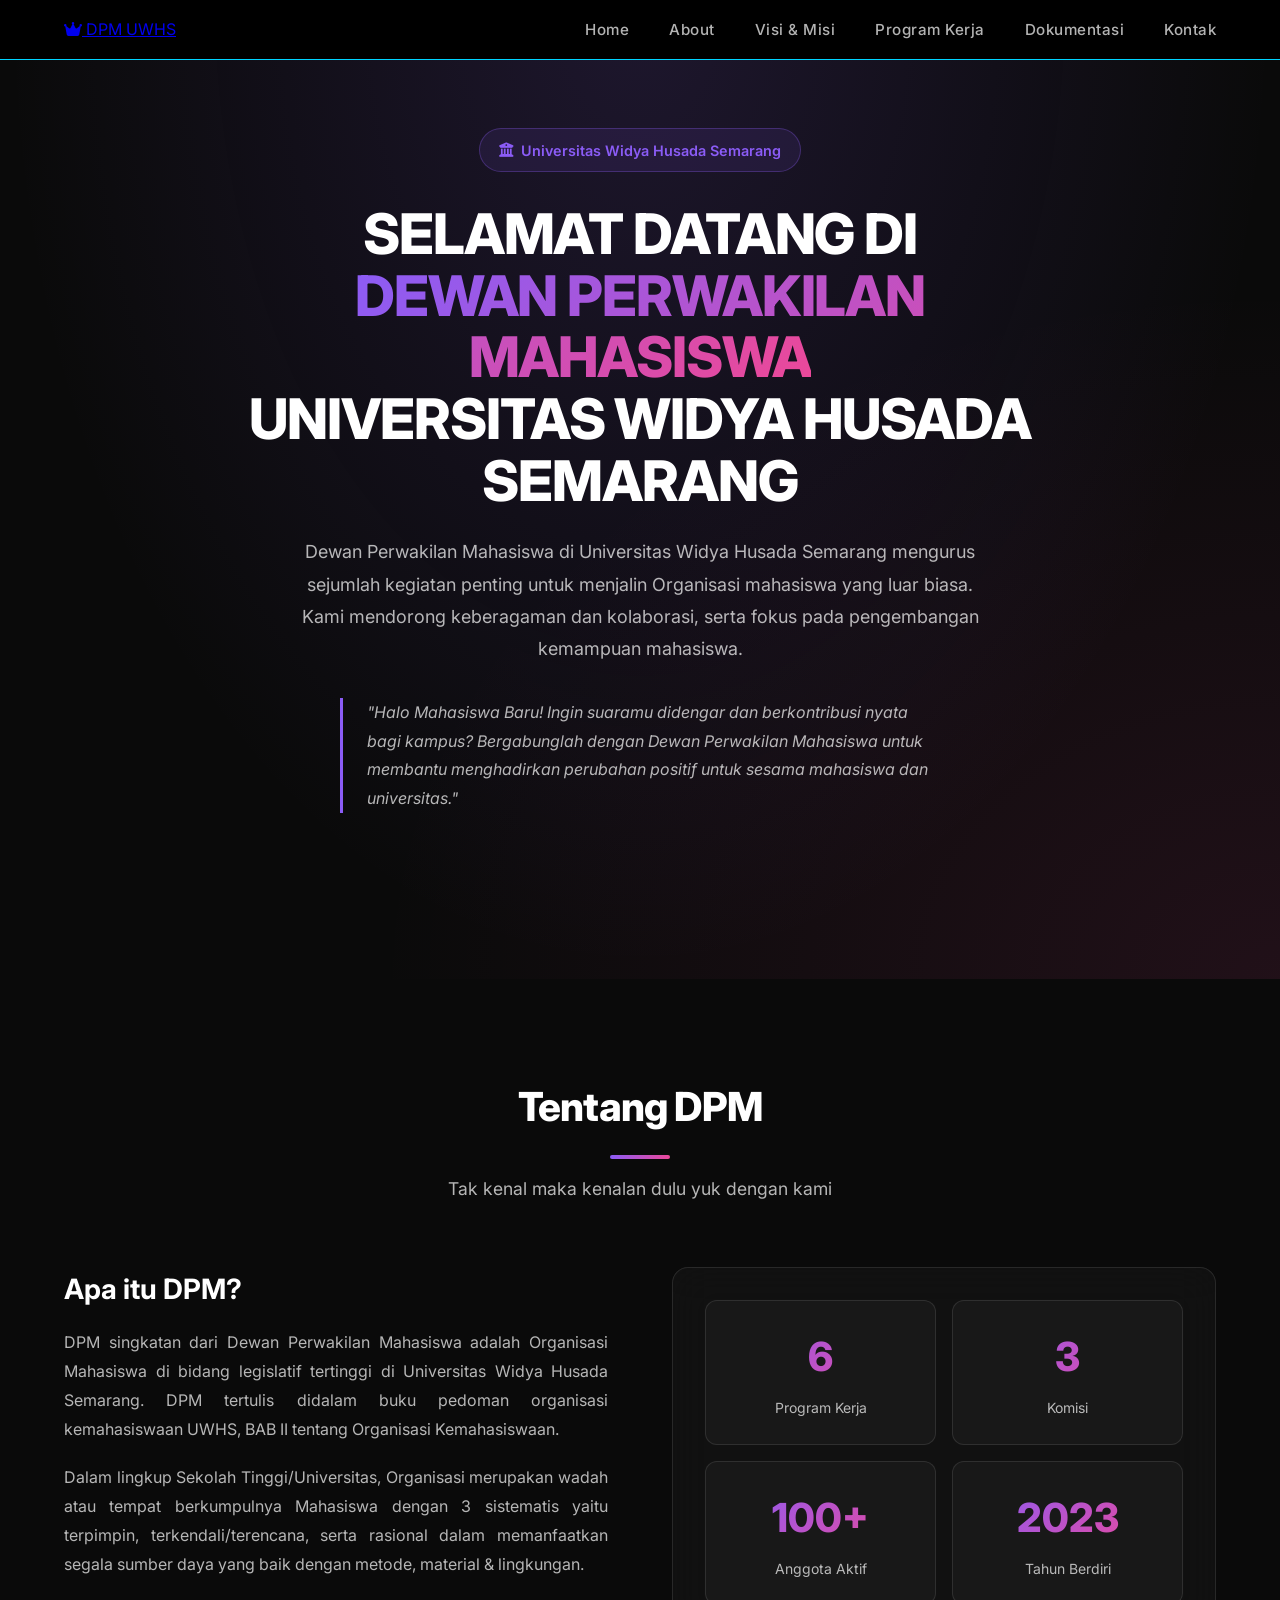
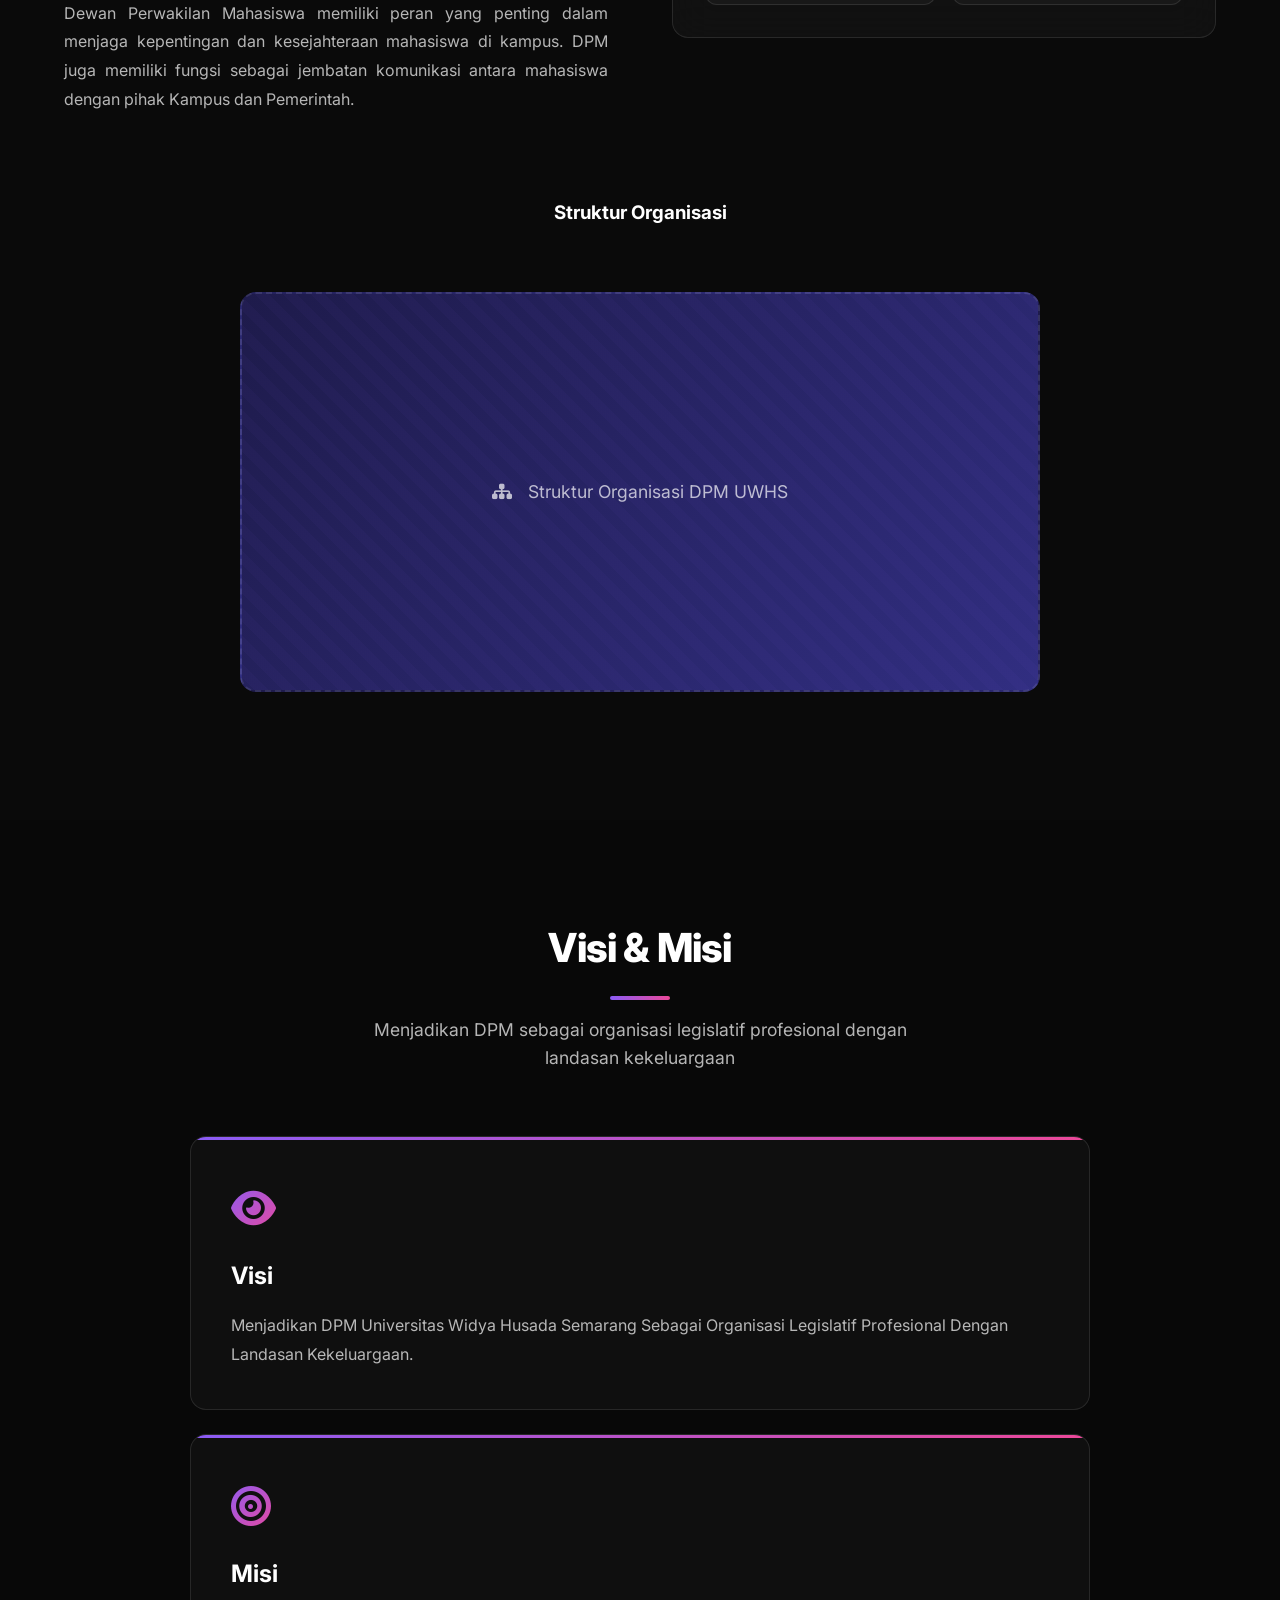
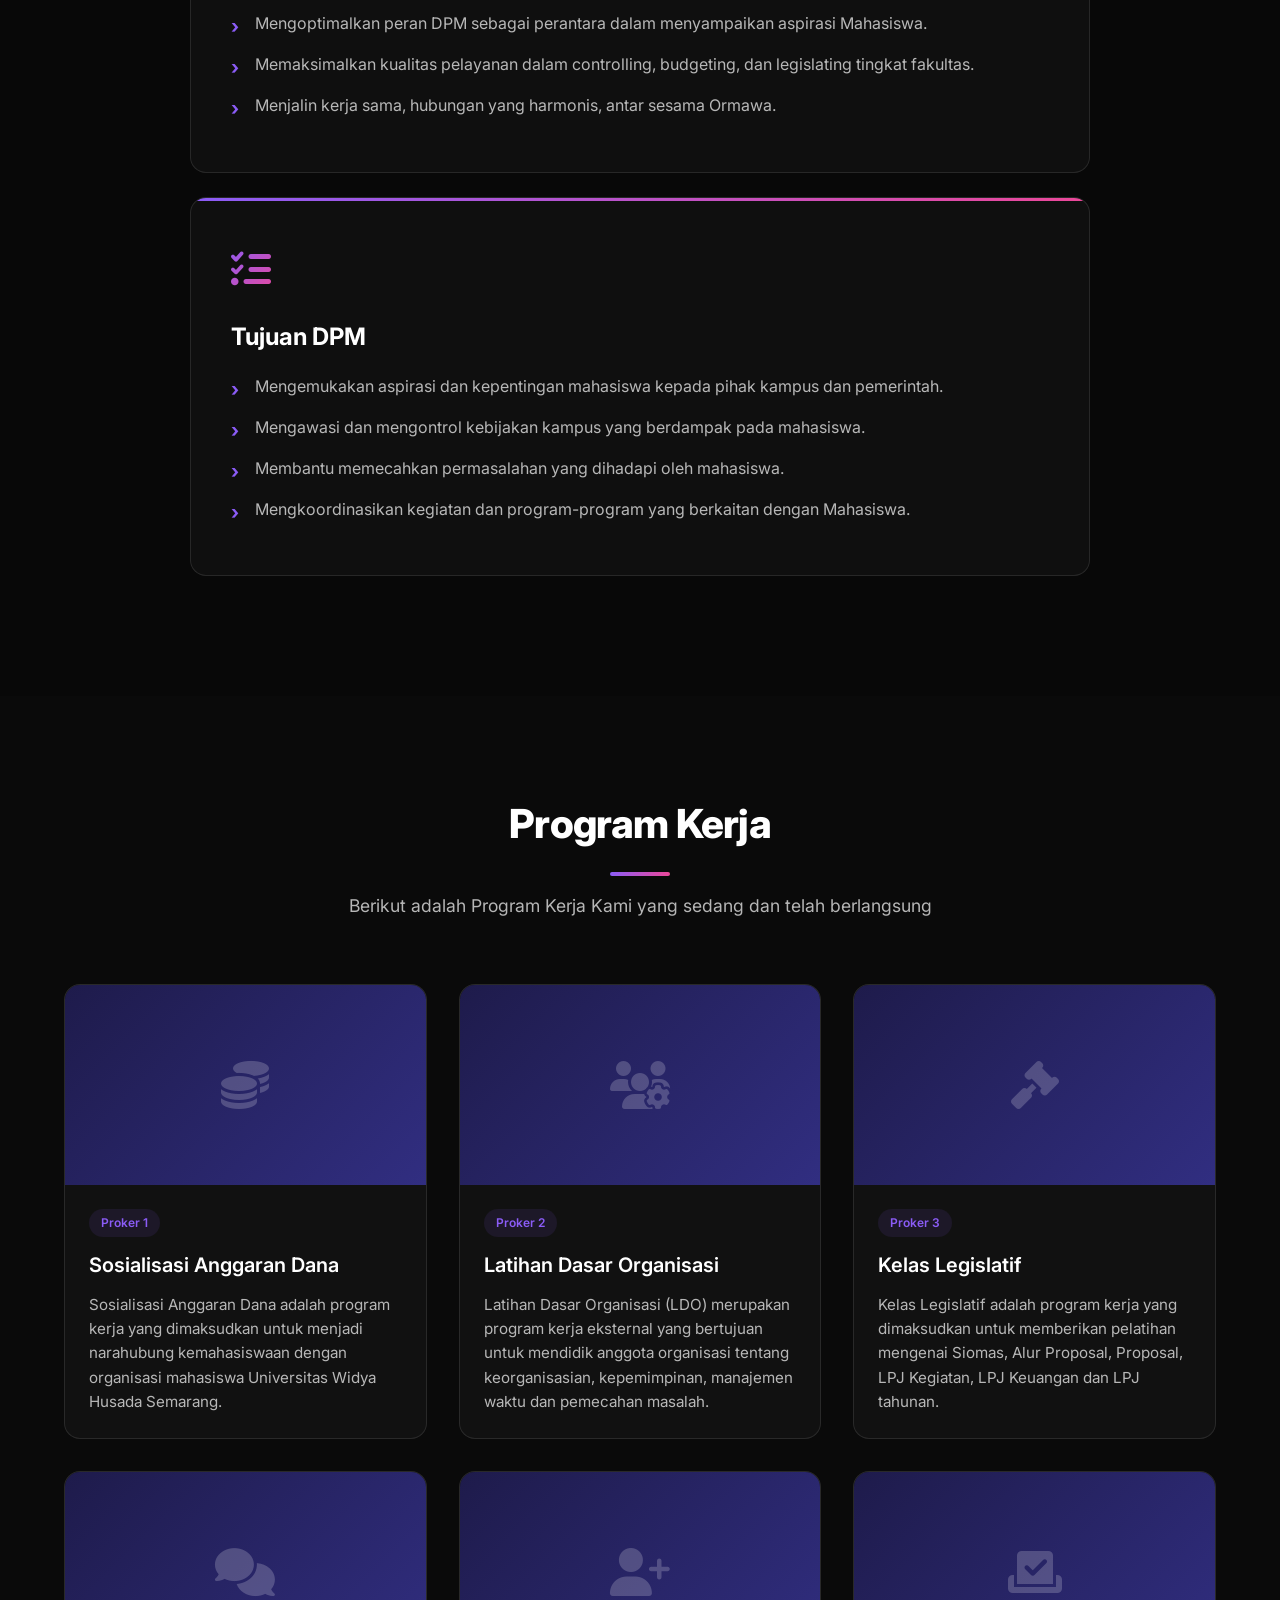
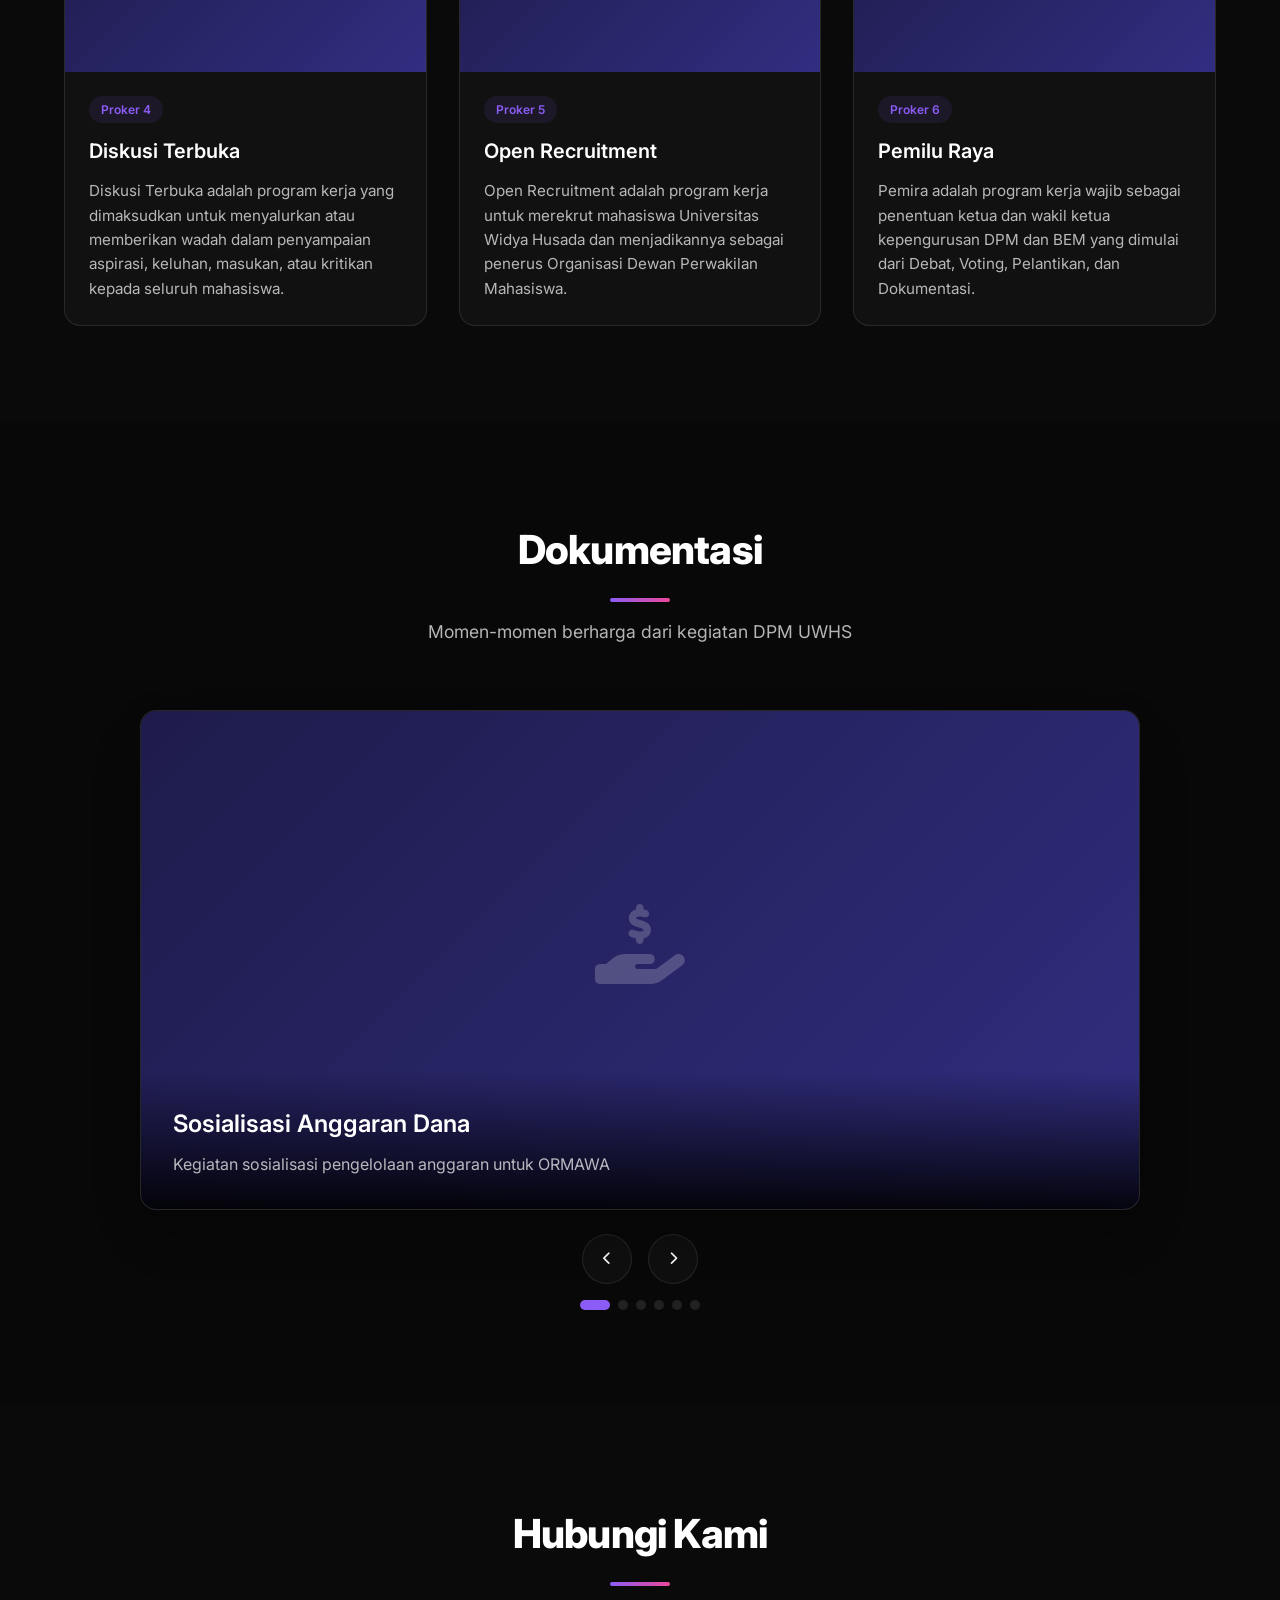
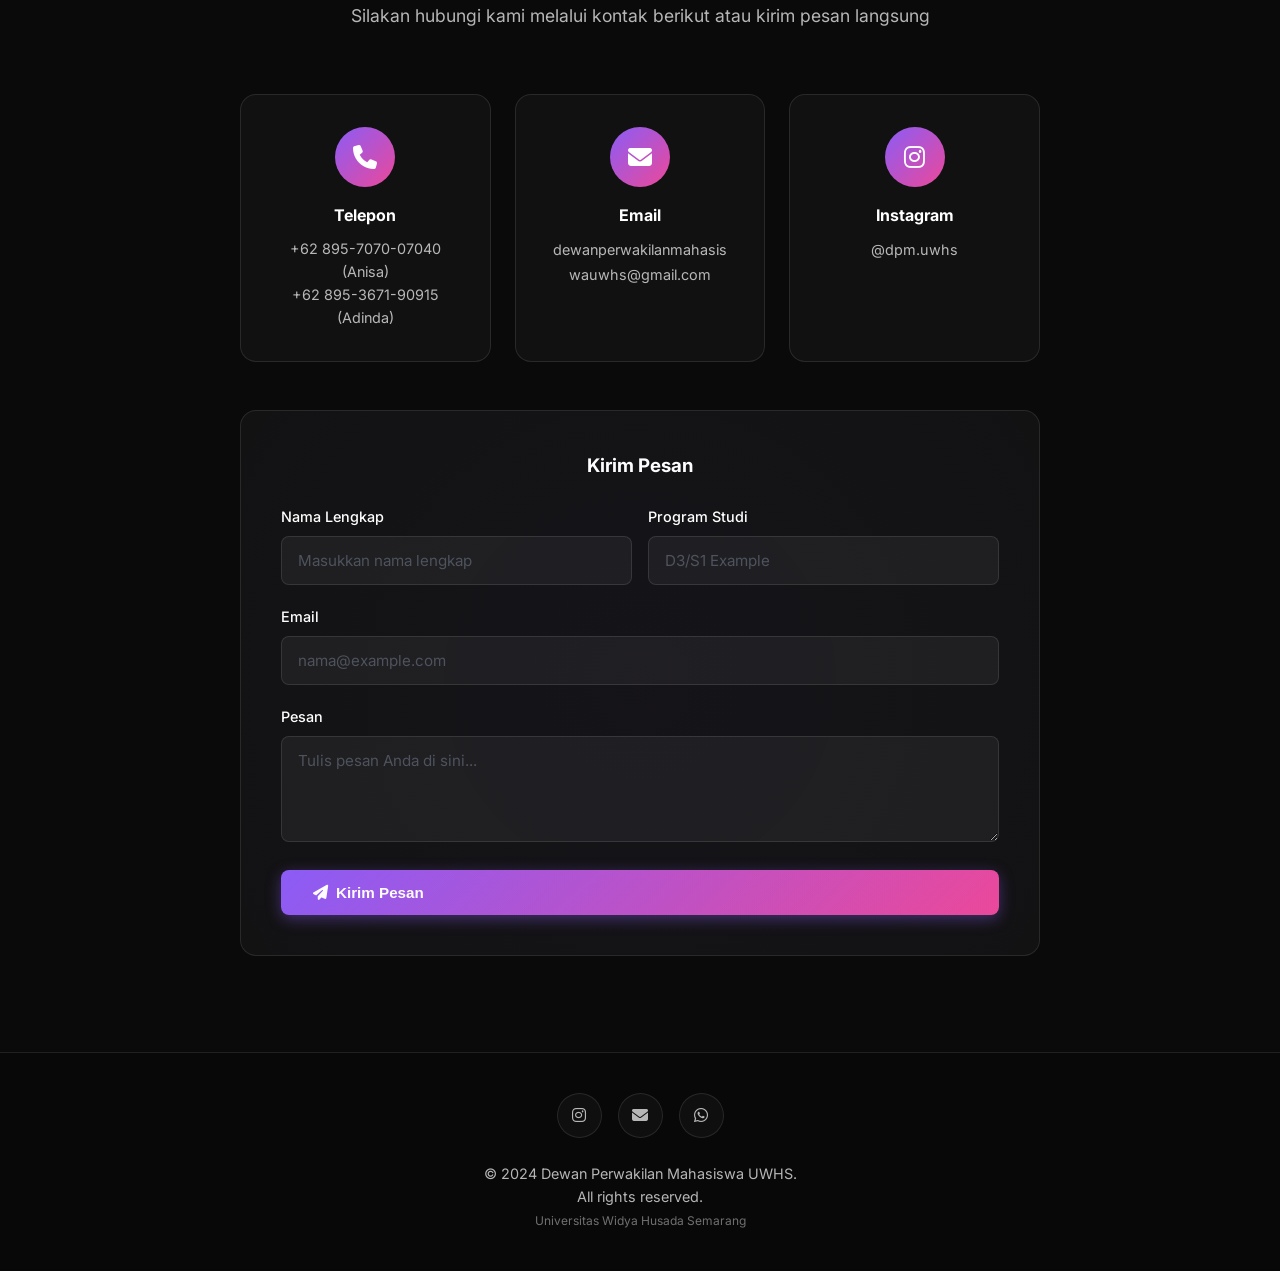
==== commit 48cd8aa3: "Update index.html" ====
--- a/index.html
+++ b/index.html
@@ -51,181 +51,222 @@
         /* ==========================================
            NAVIGATION - FIXED POSITIONING
            ========================================== */
-        .nav-fixed {
+            .navbar {
+        position: fixed;
+        height: 60px;
+        top: 0;
+        left: 0;
+        width: 100%;
+        max-width: 100%;
+        padding: 1rem 5%;
+        display: flex;
+        justify-content: space-between;
+        align-items: center;
+        z-index: 1000;
+        background-color: #000000;
+        backdrop-filter: blur(20px);
+        border-bottom: 1px solid #00d4ff;
+        transition: all 0.4s cubic-bezier(0.4, 0, 0.2, 1);
+        box-sizing: border-box;  /* ✅ Penting */
+     }
+    
+    .nav-logo {
+        font-size: 1.5rem;
+        font-weight: 700;
+        color: white;
+        text-decoration: none;
+        letter-spacing: 2px;
+        transition: opacity 0.3s ease;
+        background: linear-gradient(45deg, #00d4ff, #fff);
+        -webkit-background-clip: text;
+        -webkit-text-fill-color: transparent;
+    }
+
+    .nav-logo:hover {
+        opacity: 0.8;
+    }
+    
+    .nav-menu {
+        display: flex;
+        list-style: none;
+        gap: 2.5rem;
+        align-items: center;
+    }
+    
+    .nav-menu a {
+        color: rgba(255,255,255,0.7);
+        text-decoration: none;
+        font-size: 0.95rem;
+        font-weight: 500;
+        position: relative;
+        padding: 0.5rem 0;
+        transition: all 0.3s cubic-bezier(0.4, 0, 0.2, 1);
+        letter-spacing: 0.5px;
+    }
+    
+    .nav-menu a::before {
+        content: '';
+        position: absolute;
+        bottom: 0;
+        left: 50%;
+        width: 0;
+        height: 2px;
+        background: linear-gradient(90deg, #00d4ff, #0099cc);
+        transition: all 0.4s cubic-bezier(0.4, 0, 0.2, 1);
+        transform: translateX(-50%);
+        border-radius: 2px;
+    }
+    
+    .nav-menu a:hover {
+        color: white;
+        transform: translateY(-2px);
+    }
+    
+    .nav-menu a:hover::before {
+        width: 100%;
+    }
+    
+    .nav-toggle {
+        display: none;
+        flex-direction: column;
+        justify-content: space-between;
+        width: 28px;
+        height: 20px;
+        cursor: pointer;
+        z-index: 1002;
+        position: relative;
+    }
+    
+    .nav-toggle span {
+        display: block;
+        width: 100%;
+        height: 2px;
+        background: white;
+        border-radius: 2px;
+        transition: all 0.4s cubic-bezier(0.68, -0.6, 0.32, 1.6);
+        transform-origin: center;
+        position: relative;
+    }
+    
+    .nav-toggle.active span:nth-child(1) {
+        transform: translateY(9px) rotate(45deg);
+    /*  background: #00d4ff; */
+        background: #FF0000;
+        text-shadow: 0 0 10px rgb(0, 255, 234);
+    }
+    
+    .nav-toggle.active span:nth-child(2) {
+        opacity: 0;
+        transform: scaleX(0);
+    }
+    
+    .nav-toggle.active span:nth-child(3) {
+        transform: translateY(-9px) rotate(-45deg);
+    /*  background: #00d4ff; */
+        background: #FF0000;
+        text-shadow: 0 0 10px rgb(0, 255, 234);
+    }
+    
+    .nav-overlay {
+        position: fixed;
+        inset: 0;
+        background: rgba(0,0,0,0);
+        backdrop-filter: blur(0px);
+        z-index: 998;
+        opacity: 0;
+        visibility: hidden;
+        transition: all 0.5s cubic-bezier(0.4, 0, 0.2, 1);
+        pointer-events: none;
+    }
+    
+    .nav-overlay.active {
+        background: rgba(0,0,0,0.8);
+        backdrop-filter: blur(10px);
+        opacity: 1;
+        visibility: visible;
+        pointer-events: all;
+    }
+    
+    @media (max-width: 768px) {
+        .nav-toggle {
+            display: flex;
+        }
+    
+        .nav-menu {
             position: fixed;
             top: 0;
-            left: 0;
+            right: 0;
+            width: min(70%, 400px);
+            height: 100vh;
+            background: linear-gradient(135deg, rgba(20,20,20,0.98), rgba(10,10,10,0.99));
+            flex-direction: column;
+            justify-content: center;
+            align-items: flex-start;
+            padding: 6rem 3rem;
+            gap: 0;
+            transform: translateX(100%);
+            transition: transform 0.5s cubic-bezier(0.4, 0, 0.2, 1);
+            border-left: 1px solid rgba(255,255,255,0.1);
+            box-shadow: -10px 0 40px rgba(0,0,0,0.5);
+        }
+    
+        .nav-menu.active {
+            transform: translateX(0);
+        }
+    
+        .nav-menu li {
+            opacity: 0;
+            transform: translateX(50px);
+            transition: all 0.5s cubic-bezier(0.4, 0, 0.2, 1);
+            margin-bottom: 2rem;
             width: 100%;
-            z-index: 1000;
-            padding: 1.5rem 0;
-            transition: all 0.4s cubic-bezier(0.4, 0, 0.2, 1);
-            background: rgba(10, 10, 10, 0.8);
-            backdrop-filter: blur(20px);
-            -webkit-backdrop-filter: blur(20px);
-            border-bottom: 1px solid rgba(255,255,255,0.1);
-        }
-
-        .nav-fixed.scrolled {
-            padding: 1rem 0;
-            background: rgba(10, 10, 10, 0.95);
-            box-shadow: 0 10px 30px rgba(0,0,0,0.3);
-        }
-
-        .nav-container {
-            max-width: 1200px;
-            margin: 0 auto;
-            padding: 0 5%;
-            display: flex;
-            justify-content: space-between;
-            align-items: center;
-        }
-
-        .nav-brand {
-            font-size: 1.5rem;
-            font-weight: 700;
-            color: white;
-            text-decoration: none;
-            letter-spacing: 2px;
-            display: flex;
-            align-items: center;
-            gap: 0.5rem;
-            transition: opacity 0.3s;
-        }
-
-        .nav-brand:hover {
-            opacity: 0.8;
-        }
-
-        .nav-brand i {
-            color: var(--secondary);
-        }
-
-        .nav-list {
-            display: flex;
-            list-style: none;
-            gap: 2.5rem;
-        }
-
-        .nav-link {
-            color: rgba(255,255,255,0.7);
-            text-decoration: none;
-            font-size: 0.95rem;
-            font-weight: 500;
-            position: relative;
-            padding: 0.5rem 0;
-            transition: all 0.3s;
-        }
-
-        .nav-link::before {
-            content: '';
-            position: absolute;
-            bottom: 0;
-            left: 50%;
-            width: 0;
-            height: 2px;
-            background: linear-gradient(90deg, var(--secondary), var(--accent));
-            transition: all 0.4s cubic-bezier(0.4, 0, 0.2, 1);
-            transform: translateX(-50%);
-        }
-
-        .nav-link:hover,
-        .nav-link.active {
-            color: white;
-        }
-
-        .nav-link:hover::before,
-        .nav-link.active::before {
-            width: 100%;
-        }
-
-        /* Hamburger Menu */
-        .nav-hamburger {
-            display: none;
-            flex-direction: column;
-            justify-content: space-between;
-            width: 28px;
-            height: 20px;
-            background: transparent;
-            border: none;
-            cursor: pointer;
-            z-index: 1002;
-            padding: 0;
-        }
-
-        .hamburger-line {
+        }
+    
+        .nav-menu.active li {
+            opacity: 1;
+            transform: translateX(0);
+        }
+    
+        .nav-menu.active li:nth-child(1) { transition-delay: 0.08s; }
+        .nav-menu.active li:nth-child(2) { transition-delay: 0.18s; }
+        .nav-menu.active li:nth-child(3) { transition-delay: 0.28s; }
+        .nav-menu.active li:nth-child(4) { transition-delay: 0.38s; }
+        .nav-menu.active li:nth-child(5) { transition-delay: 0.48s; }
+        .nav-menu.active li:nth-child(6) { transition-delay: 0.58s; }
+    
+        .nav-menu a {
+            font-size: 1rem;
+            font-weight: 600;
+            color: rgba(255,255,255,0.6);
             display: block;
             width: 100%;
-            height: 2px;
-            background: white;
-            border-radius: 2px;
-            transition: all 0.4s cubic-bezier(0.68, -0.6, 0.32, 1.6);
-            transform-origin: center;
-        }
-
-        .nav-hamburger.active .hamburger-line:nth-child(1) {
-            transform: translateY(9px) rotate(45deg);
-            background: var(--secondary);
-        }
-
-        .nav-hamburger.active .hamburger-line:nth-child(2) {
+            position: relative;
+            padding-left: 0;
+            transition: all 0.3s ease;
+        }
+    
+        .nav-menu a::before {
+            left: 0;
+            transform: translateX(-20px);
+            width: 0;
+            height: 100%;
+            background: linear-gradient(90deg, rgba(0,212,255,0.2), transparent);
+            z-index: -1;
             opacity: 0;
-            transform: scaleX(0);
-        }
-
-        .nav-hamburger.active .hamburger-line:nth-child(3) {
-            transform: translateY(-9px) rotate(-45deg);
-            background: var(--secondary);
-        }
-
-        /* Mobile Menu Overlay */
-        .nav-overlay {
-            position: fixed;
-            inset: 0;
-            background: rgba(0,0,0,0);
-            backdrop-filter: blur(0px);
-            z-index: 999;
-            opacity: 0;
-            visibility: hidden;
-            transition: all 0.5s ease;
-            pointer-events: none;
-        }
-
-        .nav-overlay.active {
-            background: rgba(0,0,0,0.8);
-            backdrop-filter: blur(10px);
+            transition: all 0.4s ease;
+        }
+    
+        .nav-menu a:hover {
+            color: white;
+            padding-left: 20px;
+        }
+    
+        .nav-menu a:hover::before {
+            width: 100%;
             opacity: 1;
-            visibility: visible;
-            pointer-events: all;
-        }
-
-        /* Mobile Menu Panel */
-        .nav-mobile-menu {
-            position: fixed;
-            top: 0;
-            right: -100%;
-            width: 80%;
-            max-width: 400px;
-            height: 100vh;
-            background: rgba(10, 10, 10, 0.98);
-            backdrop-filter: blur(20px);
-            z-index: 1001;
-            padding: 6rem 2rem 2rem;
-            transition: right 0.4s cubic-bezier(0.4, 0, 0.2, 1);
-            border-left: 1px solid var(--border-color);
-            display: flex;
-            flex-direction: column;
-            gap: 1.5rem;
-        }
-
-        .nav-mobile-menu.active {
-            right: 0;
-        }
-
-        .nav-mobile-menu .nav-link {
-            font-size: 1.25rem;
-            padding: 1rem 0;
-            border-bottom: 1px solid var(--border-color);
-        }
+            transform: translateX(0);
+        }
+    }
 
         /* Hero Section */
         .hero {
@@ -1140,43 +1181,31 @@
     </style>
 </head>
 <body>
-
+    
+    
     <!-- Navigation -->
-    <nav class="nav-fixed" id="navbar">
-        <div class="nav-container">
-            <a href="#" class="nav-brand">
-                <i class="fas fa-crown"></i> DPM UWHS
-            </a>
-            
-            <ul class="nav-list">
-                <li><a href="#home" class="nav-link active">Beranda</a></li>
-                <li><a href="#about" class="nav-link">Tentang</a></li>
-                <li><a href="#visimisi" class="nav-link">Visi & Misi</a></li>
-                <li><a href="#programs" class="nav-link">Program Kerja</a></li>
-                <li><a href="#gallery" class="nav-link">Dokumentasi</a></li>
-                <li><a href="#contact" class="nav-link">Kontak</a></li>
-            </ul>
-
-            <button class="nav-hamburger" id="navHamburger">
-                <span class="hamburger-line"></span>
-                <span class="hamburger-line"></span>
-                <span class="hamburger-line"></span>
-            </button>
+    <nav id="navbar" class="navbar">
+        <a href="#home" class="nav-brand">
+            <i class="fas fa-crown"></i> DPM UWHS
+        </a>
+        
+        <ul class="nav-menu" id="navMenu">
+            <li><a href="#home">Home</a></li>
+            <li><a href="#about">About</a></li>
+            <li><a href="#visimisi">Visi & Misi</a></li>
+            <li><a href="#programs">Program Kerja</a></li>
+            <li><a href="#gallery">Dokumentasi</a></li>
+            <li><a href="#contact">Kontak</a></li>
+        </ul>
+
+        <div class="nav-toggle" id="navToggle" aria-label="Toggle menu">
+            <span></span>
+            <span></span>
+            <span></span>
         </div>
     </nav>
 
-    <!-- Mobile Overlay -->
     <div class="nav-overlay" id="navOverlay"></div>
-    
-    <!-- Mobile Menu -->
-    <div class="nav-mobile-menu" id="navMobileMenu">
-        <a href="#home" class="nav-link">Beranda</a>
-        <a href="#about" class="nav-link">Tentang</a>
-        <a href="#visimisi" class="nav-link">Visi & Misi</a>
-        <a href="#programs" class="nav-link">Program Kerja</a>
-        <a href="#gallery" class="nav-link">Dokumentasi</a>
-        <a href="#contact" class="nav-link">Kontak</a>
-    </div>
 
     <!-- Hero Section -->
     <section class="hero" id="home">
@@ -1548,55 +1577,49 @@
     </footer>
 
     <script>
-        // Navbar scroll effect
-        const navbar = document.getElementById('navbar');
-        window.addEventListener('scroll', () => {
-            if (window.scrollY > 50) {
-                navbar.classList.add('scrolled');
-            } else {
-                navbar.classList.remove('scrolled');
+        const navToggle = document.getElementById('navToggle');
+        const navMenu = document.getElementById('navMenu');
+        const navOverlay = document.getElementById('navOverlay');
+        const navLinks = document.querySelectorAll('.nav-menu a');
+        const navbar = document.querySelector('.navbar');
+
+        // Toggle menu
+        navToggle.addEventListener('click', () => {
+            const isOpen = navMenu.classList.contains('active');
+            
+            navToggle.classList.toggle('active');
+            navMenu.classList.toggle('active');
+            navOverlay.classList.toggle('active');
+            
+            document.body.style.overflow = isOpen ? '' : 'hidden';
+        });
+
+        // Close menu
+        const closeMenu = () => {
+            navToggle.classList.remove('active');
+            navMenu.classList.remove('active');
+            navOverlay.classList.remove('active');
+            document.body.style.overflow = '';
+        };
+
+        navLinks.forEach(link => {
+            link.addEventListener('click', (e) => {
+                e.preventDefault();
+                closeMenu();
+                
+                setTimeout(() => {
+                    const target = document.querySelector(link.getAttribute('href'));
+                    if(target) target.scrollIntoView({ behavior: 'smooth' });
+                }, 300);
+            });
+        });
+
+        navOverlay.addEventListener('click', closeMenu);
+
+        document.addEventListener('keydown', (e) => {
+            if (e.key === 'Escape' && navMenu.classList.contains('active')) {
+                closeMenu();
             }
-        });
-
-        // Mobile menu toggle
-        const navHamburger = document.getElementById('navHamburger');
-        const navMobileMenu = document.getElementById('navMobileMenu');
-        const navOverlay = document.getElementById('navOverlay');
-        const mobileLinks = document.querySelectorAll('.nav-mobile-menu .nav-link');
-
-        function toggleMenu() {
-            navHamburger.classList.toggle('active');
-            navMobileMenu.classList.toggle('active');
-            navOverlay.classList.toggle('active');
-            document.body.style.overflow = navMobileMenu.classList.contains('active') ? 'hidden' : '';
-        }
-
-        navHamburger.addEventListener('click', toggleMenu);
-        navOverlay.addEventListener('click', toggleMenu);
-
-        mobileLinks.forEach(link => {
-            link.addEventListener('click', toggleMenu);
-        });
-
-        // Active nav link on scroll
-        const sections = document.querySelectorAll('section');
-        const navLinkElements = document.querySelectorAll('.nav-list .nav-link');
-
-        window.addEventListener('scroll', () => {
-            let current = '';
-            sections.forEach(section => {
-                const sectionTop = section.offsetTop;
-                if (scrollY >= (sectionTop - 200)) {
-                    current = section.getAttribute('id');
-                }
-            });
-
-            navLinkElements.forEach(link => {
-                link.classList.remove('active');
-                if (link.getAttribute('href').slice(1) === current) {
-                    link.classList.add('active');
-                }
-            });
         });
 
         // ATTRACTIVE ANIMATIONS - REPEAT ON SCROLL (UP & DOWN)
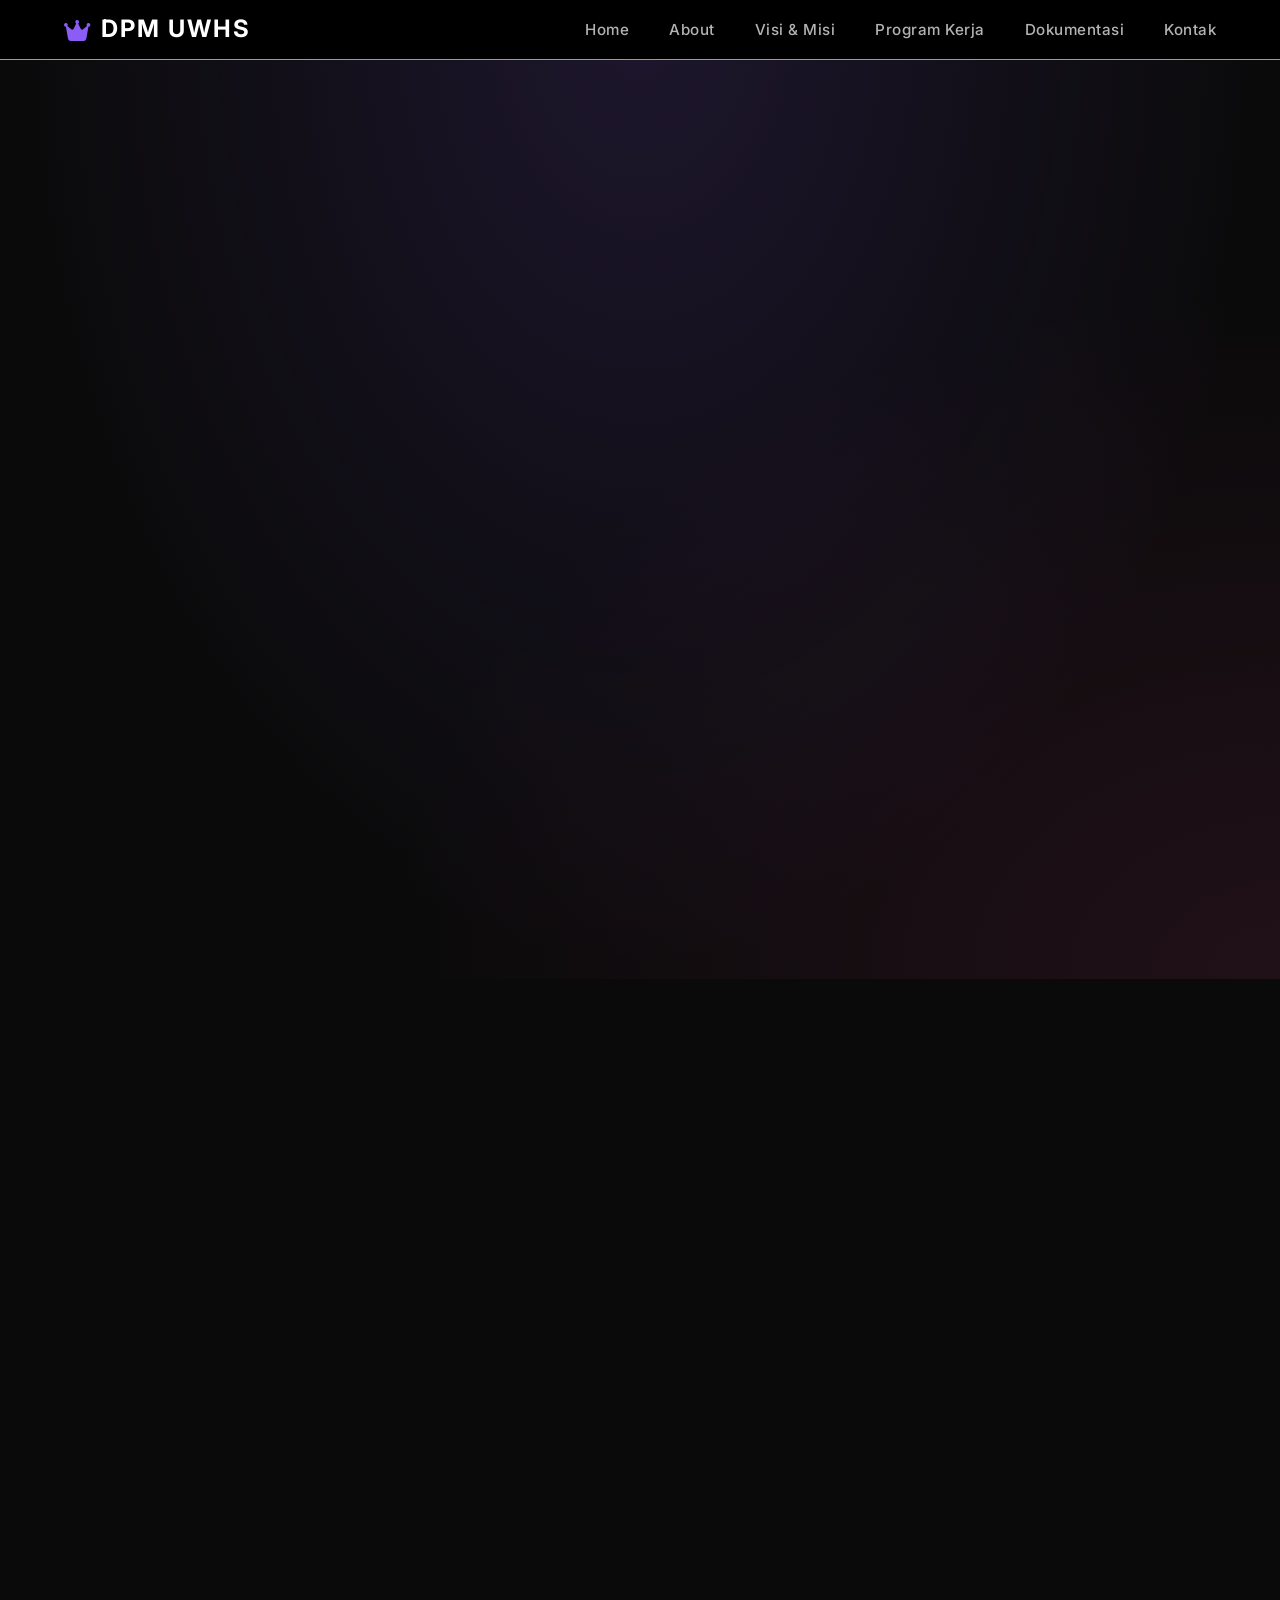
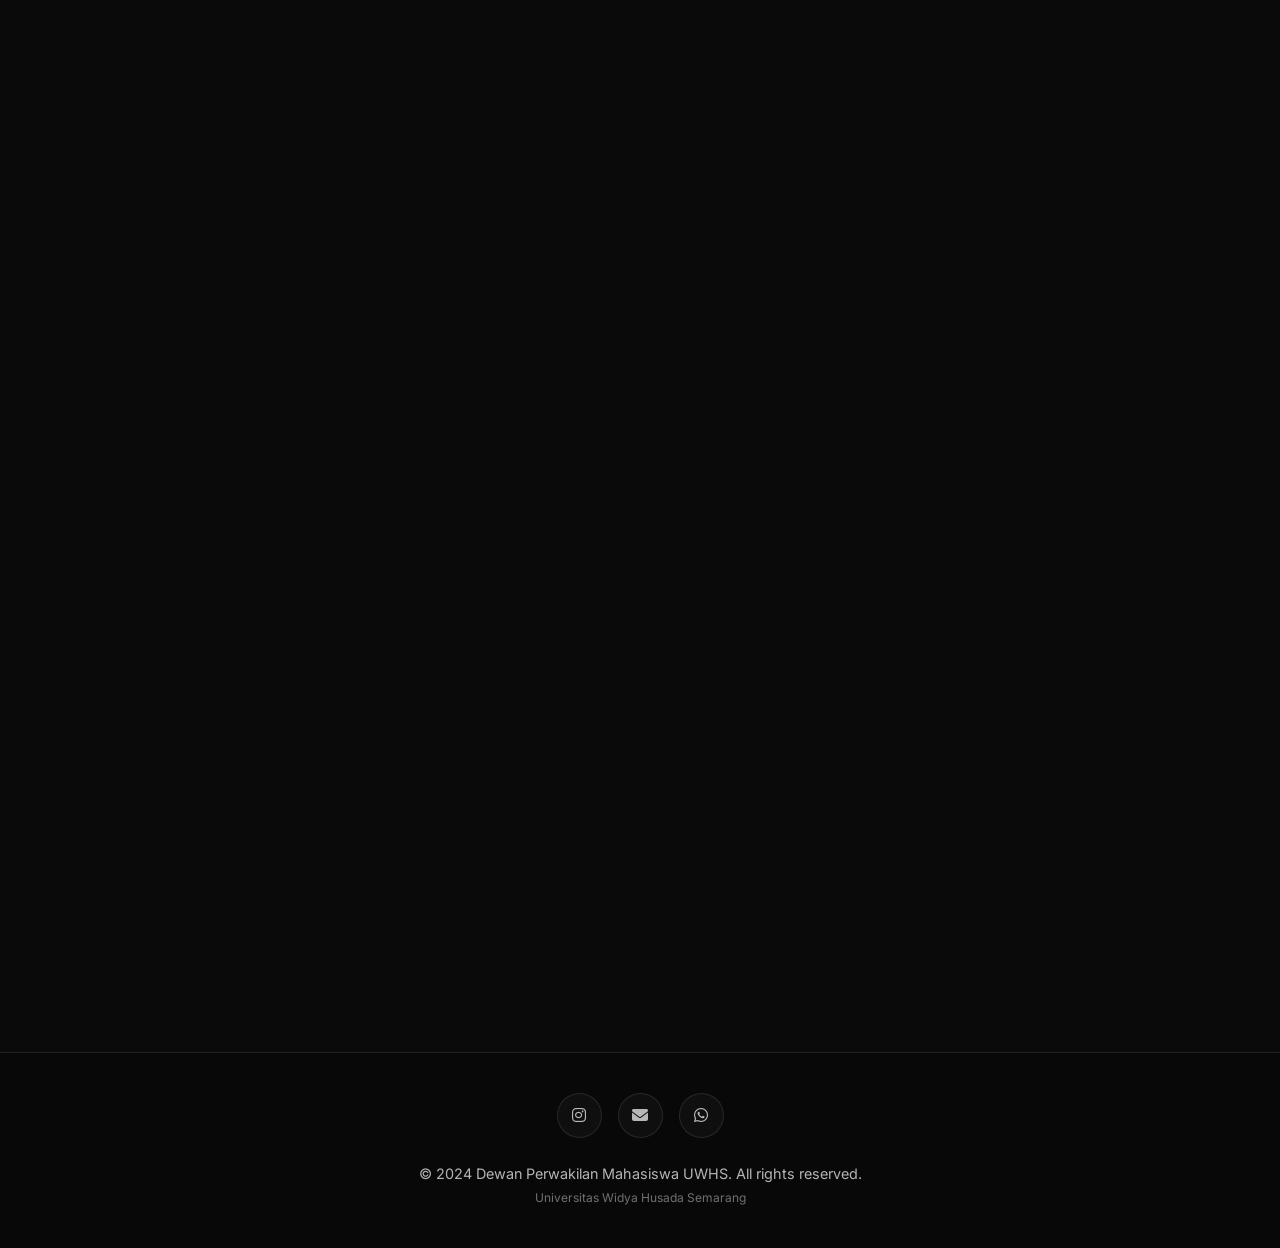
==== commit 7578b09d: "Update index.html" ====
--- a/index.html
+++ b/index.html
@@ -2,7 +2,7 @@
 <html lang="id">
 <head>
     <meta charset="UTF-8">
-    <meta name="viewport" content="width=device-width, initial-scale=1.0">
+    <meta name="viewport" content="width=device-width, initial-scale=1.0, maximum-scale=1.0, user-scalable=no">
     <title>DPM UWHS - Dewan Perwakilan Mahasiswa</title>
     <link href="https://cdnjs.cloudflare.com/ajax/libs/font-awesome/6.4.0/css/all.min.css" rel="stylesheet">
     <link href="https://fonts.googleapis.com/css2?family=Inter:wght@300;400;500;600;700;800&display=swap" rel="stylesheet">
@@ -24,6 +24,11 @@
             box-sizing: border-box;
         }
 
+        html, body {
+            overflow-x: hidden;
+            max-width: 100vw;
+        }
+
         html {
             scroll-behavior: smooth;
         }
@@ -33,7 +38,7 @@
             background-color: var(--bg-dark);
             color: var(--text-light);
             line-height: 1.6;
-            overflow-x: hidden;
+            position: relative;
         }
 
         /* Scrollbar */
@@ -48,148 +53,168 @@
             border-radius: 4px;
         }
 
-        /* ==========================================
+        /* /* ==========================================
            NAVIGATION - FIXED POSITIONING
            ========================================== */
-            .navbar {
-        position: fixed;
-        height: 60px;
-        top: 0;
-        left: 0;
-        width: 100%;
-        max-width: 100%;
-        padding: 1rem 5%;
-        display: flex;
-        justify-content: space-between;
-        align-items: center;
-        z-index: 1000;
-        background-color: #000000;
-        backdrop-filter: blur(20px);
-        border-bottom: 1px solid #00d4ff;
-        transition: all 0.4s cubic-bezier(0.4, 0, 0.2, 1);
-        box-sizing: border-box;  /* ✅ Penting */
-     }
+        .navbar {
+            position: fixed;
+            height: 60px;
+            top: 0;
+            left: 0;
+            width: 100%;
+            max-width: 100%;
+            padding: 1rem 5%;
+            display: flex;
+            justify-content: space-between;
+            align-items: center;
+            z-index: 1000;
+            background-color: #000000;
+            backdrop-filter: blur(20px);
+            border-bottom: 1px solid #00d4ff;
+            transition: all 0.4s cubic-bezier(0.4, 0, 0.2, 1);
+            box-sizing: border-box;  /* ✅ Penting */
+         }
     
-    .nav-logo {
-        font-size: 1.5rem;
-        font-weight: 700;
-        color: white;
-        text-decoration: none;
-        letter-spacing: 2px;
-        transition: opacity 0.3s ease;
-        background: linear-gradient(45deg, #00d4ff, #fff);
-        -webkit-background-clip: text;
-        -webkit-text-fill-color: transparent;
-    }
-
-    .nav-logo:hover {
-        opacity: 0.8;
-    }
+        .nav-brand {
+            font-size: 1.5rem;
+            font-weight: 700;
+            color: white;
+            text-decoration: none;
+            letter-spacing: 2px;
+            display: flex;
+            align-items: center;
+            gap: 0.5rem;
+            transition: opacity 0.3s;
+        }
+
+        .nav-brand:hover {
+            opacity: 0.8;
+        }
+
+        .nav-brand i {
+            color: var(--secondary);
+        }
     
-    .nav-menu {
-        display: flex;
-        list-style: none;
-        gap: 2.5rem;
-        align-items: center;
-    }
+        .nav-logo {
+            font-size: 1.5rem;
+            font-weight: 700;
+            color: white;
+            text-decoration: none;
+            letter-spacing: 2px;
+            transition: opacity 0.3s ease;
+            background: linear-gradient(45deg, #00d4ff, #fff);
+            -webkit-background-clip: text;
+            -webkit-text-fill-color: transparent;
+        }
     
-    .nav-menu a {
-        color: rgba(255,255,255,0.7);
-        text-decoration: none;
-        font-size: 0.95rem;
-        font-weight: 500;
-        position: relative;
-        padding: 0.5rem 0;
-        transition: all 0.3s cubic-bezier(0.4, 0, 0.2, 1);
-        letter-spacing: 0.5px;
-    }
-    
-    .nav-menu a::before {
-        content: '';
-        position: absolute;
-        bottom: 0;
-        left: 50%;
-        width: 0;
-        height: 2px;
-        background: linear-gradient(90deg, #00d4ff, #0099cc);
-        transition: all 0.4s cubic-bezier(0.4, 0, 0.2, 1);
-        transform: translateX(-50%);
-        border-radius: 2px;
-    }
-    
-    .nav-menu a:hover {
-        color: white;
-        transform: translateY(-2px);
-    }
-    
-    .nav-menu a:hover::before {
-        width: 100%;
-    }
-    
-    .nav-toggle {
-        display: none;
-        flex-direction: column;
-        justify-content: space-between;
-        width: 28px;
-        height: 20px;
-        cursor: pointer;
-        z-index: 1002;
-        position: relative;
-    }
-    
-    .nav-toggle span {
-        display: block;
-        width: 100%;
-        height: 2px;
-        background: white;
-        border-radius: 2px;
-        transition: all 0.4s cubic-bezier(0.68, -0.6, 0.32, 1.6);
-        transform-origin: center;
-        position: relative;
-    }
-    
-    .nav-toggle.active span:nth-child(1) {
-        transform: translateY(9px) rotate(45deg);
-    /*  background: #00d4ff; */
-        background: #FF0000;
-        text-shadow: 0 0 10px rgb(0, 255, 234);
-    }
-    
-    .nav-toggle.active span:nth-child(2) {
-        opacity: 0;
-        transform: scaleX(0);
-    }
-    
-    .nav-toggle.active span:nth-child(3) {
-        transform: translateY(-9px) rotate(-45deg);
-    /*  background: #00d4ff; */
-        background: #FF0000;
-        text-shadow: 0 0 10px rgb(0, 255, 234);
-    }
-    
-    .nav-overlay {
-        position: fixed;
-        inset: 0;
-        background: rgba(0,0,0,0);
-        backdrop-filter: blur(0px);
-        z-index: 998;
-        opacity: 0;
-        visibility: hidden;
-        transition: all 0.5s cubic-bezier(0.4, 0, 0.2, 1);
-        pointer-events: none;
-    }
-    
-    .nav-overlay.active {
-        background: rgba(0,0,0,0.8);
-        backdrop-filter: blur(10px);
-        opacity: 1;
-        visibility: visible;
-        pointer-events: all;
-    }
-    
-    @media (max-width: 768px) {
+        .nav-logo:hover {
+            opacity: 0.8;
+        }
+        
+        .nav-menu {
+            display: flex;
+            list-style: none;
+            gap: 2.5rem;
+            align-items: center;
+        }
+        
+        .nav-menu a {
+            color: rgba(255,255,255,0.7);
+            text-decoration: none;
+            font-size: 0.95rem;
+            font-weight: 500;
+            position: relative;
+            padding: 0.5rem 0;
+            transition: all 0.3s cubic-bezier(0.4, 0, 0.2, 1);
+            letter-spacing: 0.5px;
+        }
+        
+        .nav-menu a::before {
+            content: '';
+            position: absolute;
+            bottom: 0;
+            left: 50%;
+            width: 0;
+            height: 2px;
+            background: linear-gradient(90deg, #00d4ff, #0099cc);
+            transition: all 0.4s cubic-bezier(0.4, 0, 0.2, 1);
+            transform: translateX(-50%);
+            border-radius: 2px;
+        }
+        
+        .nav-menu a:hover {
+            color: white;
+            transform: translateY(-2px);
+        }
+        
+        .nav-menu a:hover::before {
+            width: 100%;
+        }
+        
         .nav-toggle {
-            display: flex;
+            display: none;
+            flex-direction: column;
+            justify-content: space-between;
+            width: 28px;
+            height: 20px;
+            cursor: pointer;
+            z-index: 1002;
+            position: relative;
+        }
+        
+        .nav-toggle span {
+            display: block;
+            width: 100%;
+            height: 2px;
+            background: white;
+            border-radius: 2px;
+            transition: all 0.4s cubic-bezier(0.68, -0.6, 0.32, 1.6);
+            transform-origin: center;
+            position: relative;
+        }
+        
+        .nav-toggle.active span:nth-child(1) {
+            transform: translateY(9px) rotate(45deg);
+        /*  background: #00d4ff; */
+            background: #FF0000;
+            text-shadow: 0 0 10px rgb(0, 255, 234);
+        }
+        
+        .nav-toggle.active span:nth-child(2) {
+            opacity: 0;
+            transform: scaleX(0);
+        }
+        
+        .nav-toggle.active span:nth-child(3) {
+            transform: translateY(-9px) rotate(-45deg);
+        /*  background: #00d4ff; */
+            background: #FF0000;
+            text-shadow: 0 0 10px rgb(0, 255, 234);
+        }
+        
+        .nav-overlay {
+            position: fixed;
+            inset: 0;
+            background: rgba(0,0,0,0);
+            backdrop-filter: blur(0px);
+            z-index: 998;
+            opacity: 0;
+            visibility: hidden;
+            transition: all 0.5s cubic-bezier(0.4, 0, 0.2, 1);
+            pointer-events: none;
+        }
+        
+        .nav-overlay.active {
+            background: rgba(0,0,0,0.8);
+            backdrop-filter: blur(10px);
+            opacity: 1;
+            visibility: visible;
+            pointer-events: all;
+        }
+        
+        @media (max-width: 768px) {
+            .nav-toggle {
+                display: flex;
         }
     
         .nav-menu {
@@ -268,6 +293,12 @@
         }
     }
 
+        .nav-mobile-menu .nav-link {
+            font-size: 1.25rem;
+            padding: 1rem 0;
+            border-bottom: 1px solid var(--border-color);
+        }
+
         /* Hero Section */
         .hero {
             min-height: 100vh;
@@ -304,11 +335,12 @@
         }
 
         .hero h1 {
-            font-size: clamp(2rem, 5vw, 3.5rem);
+            font-size: clamp(1.8rem, 5vw, 3.5rem);
             font-weight: 800;
             line-height: 1.1;
             margin-bottom: 1.5rem;
             letter-spacing: -0.02em;
+            word-wrap: break-word;
         }
 
         .hero h1 span {
@@ -338,6 +370,7 @@
             max-width: 600px;
             margin: 2rem auto;
             line-height: 1.8;
+            word-wrap: break-word;
         }
 
         .btn-group {
@@ -389,6 +422,8 @@
         section {
             padding: 6rem 5%;
             position: relative;
+            width: 100%;
+            overflow-x: hidden;
         }
 
         .section-header {
@@ -397,11 +432,12 @@
         }
 
         .section-header h2 {
-            font-size: 2.5rem;
+            font-size: clamp(1.75rem, 4vw, 2.5rem);
             font-weight: 800;
             margin-bottom: 1rem;
             color: var(--text-light);
             letter-spacing: -0.02em;
+            word-wrap: break-word;
         }
 
         .section-header p {
@@ -409,6 +445,7 @@
             max-width: 600px;
             margin: 0 auto;
             font-size: 1.1rem;
+            word-wrap: break-word;
         }
 
         .gradient-line {
@@ -423,7 +460,6 @@
            ATTRACTIVE ANIMATIONS
            ========================================== */
         
-        /* Fade Up */
         .anim-fade-up {
             opacity: 0;
             transform: translateY(50px);
@@ -434,7 +470,6 @@
             transform: translateY(0);
         }
 
-        /* Fade Down */
         .anim-fade-down {
             opacity: 0;
             transform: translateY(-50px);
@@ -445,7 +480,6 @@
             transform: translateY(0);
         }
 
-        /* Slide Left */
         .anim-slide-left {
             opacity: 0;
             transform: translateX(-100px);
@@ -456,7 +490,6 @@
             transform: translateX(0);
         }
 
-        /* Slide Right */
         .anim-slide-right {
             opacity: 0;
             transform: translateX(100px);
@@ -467,7 +500,6 @@
             transform: translateX(0);
         }
 
-        /* Scale In */
         .anim-scale {
             opacity: 0;
             transform: scale(0.5);
@@ -478,7 +510,6 @@
             transform: scale(1);
         }
 
-        /* Rotate In */
         .anim-rotate {
             opacity: 0;
             transform: rotate(-180deg) scale(0.5);
@@ -489,7 +520,6 @@
             transform: rotate(0) scale(1);
         }
 
-        /* Flip X */
         .anim-flip-x {
             opacity: 0;
             transform: perspective(400px) rotateX(90deg);
@@ -500,7 +530,6 @@
             transform: perspective(400px) rotateX(0);
         }
 
-        /* Stagger Children - delay variants */
         .stagger-1 { transition-delay: 0.1s; }
         .stagger-2 { transition-delay: 0.2s; }
         .stagger-3 { transition-delay: 0.3s; }
@@ -530,6 +559,7 @@
             margin-bottom: 1.25rem;
             line-height: 1.8;
             text-align: justify;
+            word-wrap: break-word;
         }
 
         .glass-card {
@@ -676,6 +706,7 @@
         .vm-card p, .vm-card li {
             color: var(--text-gray);
             line-height: 1.8;
+            word-wrap: break-word;
         }
 
         .vm-card ul {
@@ -701,7 +732,7 @@
         /* Programs */
         .programs-grid {
             display: grid;
-            grid-template-columns: repeat(auto-fit, minmax(350px, 1fr));
+            grid-template-columns: repeat(auto-fit, minmax(320px, 1fr));
             gap: 2rem;
             max-width: 1200px;
             margin: 0 auto;
@@ -788,6 +819,7 @@
         .gallery-container {
             max-width: 1000px;
             margin: 0 auto;
+            overflow: hidden;
         }
 
         .gallery-main {
@@ -911,6 +943,7 @@
         .contact-container {
             max-width: 800px;
             margin: 0 auto;
+            overflow: hidden;
         }
 
         .contact-grid {
@@ -1076,6 +1109,8 @@
             border-top: 1px solid var(--border-color);
             padding: 2.5rem 5%;
             text-align: center;
+            width: 100%;
+            overflow: hidden;
         }
 
         .social-links {
@@ -1136,10 +1171,25 @@
         .footer-text {
             color: var(--text-gray);
             font-size: 0.9rem;
-        }
-
-        /* Responsive */
+            word-wrap: break-word;
+        }
+
+        /* ==========================================
+           RESPONSIVE - ANTI HORIZONTAL SCROLL
+           ========================================== */
         @media (max-width: 768px) {
+            html, body {
+                overflow-x: hidden;
+                width: 100%;
+                max-width: 100vw;
+                position: relative;
+            }
+
+            body {
+                touch-action: pan-y;
+                -webkit-overflow-scrolling: touch;
+            }
+
             .nav-hamburger {
                 display: flex;
             }
@@ -1148,6 +1198,25 @@
                 display: none;
             }
 
+            .nav-container {
+                padding: 0 1rem;
+            }
+
+            .hero {
+                padding: 6rem 1rem 3rem;
+                width: 100%;
+            }
+
+            .hero-content {
+                width: 100%;
+                padding: 0;
+            }
+
+            section {
+                padding: 4rem 1rem;
+                width: 100%;
+            }
+
             .about-grid {
                 grid-template-columns: 1fr;
                 gap: 2rem;
@@ -1156,33 +1225,105 @@
             .glass-card {
                 position: relative;
                 top: 0;
+                width: 100%;
             }
 
             .programs-grid {
                 grid-template-columns: 1fr;
+                gap: 1.5rem;
             }
 
             .contact-grid {
                 grid-template-columns: 1fr;
+                gap: 1rem;
             }
 
             .gallery-main {
                 height: 350px;
-            }
-
-            section {
-                padding: 4rem 5%;
+                width: 100%;
+            }
+
+            .gallery-container {
+                width: 100%;
+            }
+
+            .btn-group {
+                flex-direction: column;
+                align-items: center;
+                width: 100%;
+            }
+
+            .btn {
+                width: 100%;
+                max-width: 280px;
+                justify-content: center;
+            }
+
+            .structure-img {
+                height: 250px;
+                font-size: 1rem;
+                text-align: center;
+                padding: 1rem;
             }
 
             .hero h1 {
-                font-size: 1.75rem;
+                font-size: clamp(1.5rem, 6vw, 2rem);
+            }
+
+            .section-header h2 {
+                font-size: clamp(1.5rem, 5vw, 2rem);
+            }
+
+            .vm-card {
+                padding: 1.5rem;
+            }
+
+            .form-container {
+                padding: 1.5rem;
+            }
+
+            /* Pastikan tidak ada elemen yang melebihi viewport */
+            .about-content,
+            .about-visual,
+            .program-card,
+            .contact-item,
+            .vm-card {
+                width: 100%;
+                max-width: 100%;
+            }
+
+            img {
+                max-width: 100%;
+                height: auto;
+            }
+        }
+
+        @media (max-width: 480px) {
+            .nav-brand {
+                font-size: 1.2rem;
+                letter-spacing: 1px;
+            }
+
+            .hero h1 {
+                font-size: 1.4rem;
+            }
+
+            .hero p {
+                font-size: 0.95rem;
+            }
+
+            .stat-number {
+                font-size: 2rem;
+            }
+
+            .program-image {
+                height: 150px;
             }
         }
     </style>
 </head>
 <body>
-    
-    
+
     <!-- Navigation -->
     <nav id="navbar" class="navbar">
         <a href="#home" class="nav-brand">
@@ -1570,59 +1711,64 @@
             </a>
         </div>
         <p class="footer-text">
-            © 2024 Dewan Perwakilan Mahasiswa UWHS.<br>
-            All rights reserved.<br>
+            © 2024 Dewan Perwakilan Mahasiswa UWHS. All rights reserved.<br>
             <small style="opacity: 0.6;">Universitas Widya Husada Semarang</small>
         </p>
     </footer>
 
     <script>
-        const navToggle = document.getElementById('navToggle');
-        const navMenu = document.getElementById('navMenu');
+        // Navbar scroll effect
+        const navbar = document.getElementById('navbar');
+        window.addEventListener('scroll', () => {
+            if (window.scrollY > 50) {
+                navbar.classList.add('scrolled');
+            } else {
+                navbar.classList.remove('scrolled');
+            }
+        });
+
+        // Mobile menu toggle
+        const navHamburger = document.getElementById('navHamburger');
+        const navMobileMenu = document.getElementById('navMobileMenu');
         const navOverlay = document.getElementById('navOverlay');
-        const navLinks = document.querySelectorAll('.nav-menu a');
-        const navbar = document.querySelector('.navbar');
-
-        // Toggle menu
-        navToggle.addEventListener('click', () => {
-            const isOpen = navMenu.classList.contains('active');
-            
-            navToggle.classList.toggle('active');
-            navMenu.classList.toggle('active');
+        const mobileLinks = document.querySelectorAll('.nav-mobile-menu .nav-link');
+
+        function toggleMenu() {
+            navHamburger.classList.toggle('active');
+            navMobileMenu.classList.toggle('active');
             navOverlay.classList.toggle('active');
-            
-            document.body.style.overflow = isOpen ? '' : 'hidden';
+            document.body.style.overflow = navMobileMenu.classList.contains('active') ? 'hidden' : '';
+        }
+
+        navHamburger.addEventListener('click', toggleMenu);
+        navOverlay.addEventListener('click', toggleMenu);
+
+        mobileLinks.forEach(link => {
+            link.addEventListener('click', toggleMenu);
         });
 
-        // Close menu
-        const closeMenu = () => {
-            navToggle.classList.remove('active');
-            navMenu.classList.remove('active');
-            navOverlay.classList.remove('active');
-            document.body.style.overflow = '';
-        };
-
-        navLinks.forEach(link => {
-            link.addEventListener('click', (e) => {
-                e.preventDefault();
-                closeMenu();
-                
-                setTimeout(() => {
-                    const target = document.querySelector(link.getAttribute('href'));
-                    if(target) target.scrollIntoView({ behavior: 'smooth' });
-                }, 300);
+        // Active nav link on scroll
+        const sections = document.querySelectorAll('section');
+        const navLinkElements = document.querySelectorAll('.nav-list .nav-link');
+
+        window.addEventListener('scroll', () => {
+            let current = '';
+            sections.forEach(section => {
+                const sectionTop = section.offsetTop;
+                if (scrollY >= (sectionTop - 200)) {
+                    current = section.getAttribute('id');
+                }
+            });
+
+            navLinkElements.forEach(link => {
+                link.classList.remove('active');
+                if (link.getAttribute('href').slice(1) === current) {
+                    link.classList.add('active');
+                }
             });
         });
 
-        navOverlay.addEventListener('click', closeMenu);
-
-        document.addEventListener('keydown', (e) => {
-            if (e.key === 'Escape' && navMenu.classList.contains('active')) {
-                closeMenu();
-            }
-        });
-
-        // ATTRACTIVE ANIMATIONS - REPEAT ON SCROLL (UP & DOWN)
+        // ATTRACTIVE ANIMATIONS - REPEAT ON SCROLL
         const observerOptions = {
             root: null,
             rootMargin: '0px',
@@ -1632,16 +1778,13 @@
         const observer = new IntersectionObserver((entries) => {
             entries.forEach(entry => {
                 if (entry.isIntersecting) {
-                    // Element is visible - add animation class
                     entry.target.classList.add('visible');
                 } else {
-                    // Element is not visible - remove animation class so it can animate again
                     entry.target.classList.remove('visible');
                 }
             });
         }, observerOptions);
 
-        // Observe all animated elements
         const animatedElements = document.querySelectorAll(
             '.anim-fade-up, .anim-fade-down, .anim-slide-left, .anim-slide-right, ' +
             '.anim-scale, .anim-rotate, .anim-flip-x'
@@ -1681,7 +1824,6 @@
             dots[slideIndex - 1].classList.add('active');
         }
 
-        // Auto slide
         setInterval(() => {
             changeSlide(1);
         }, 5000);
@@ -1714,4 +1856,4 @@
         });
     </script>
 </body>
-</html>+</html>
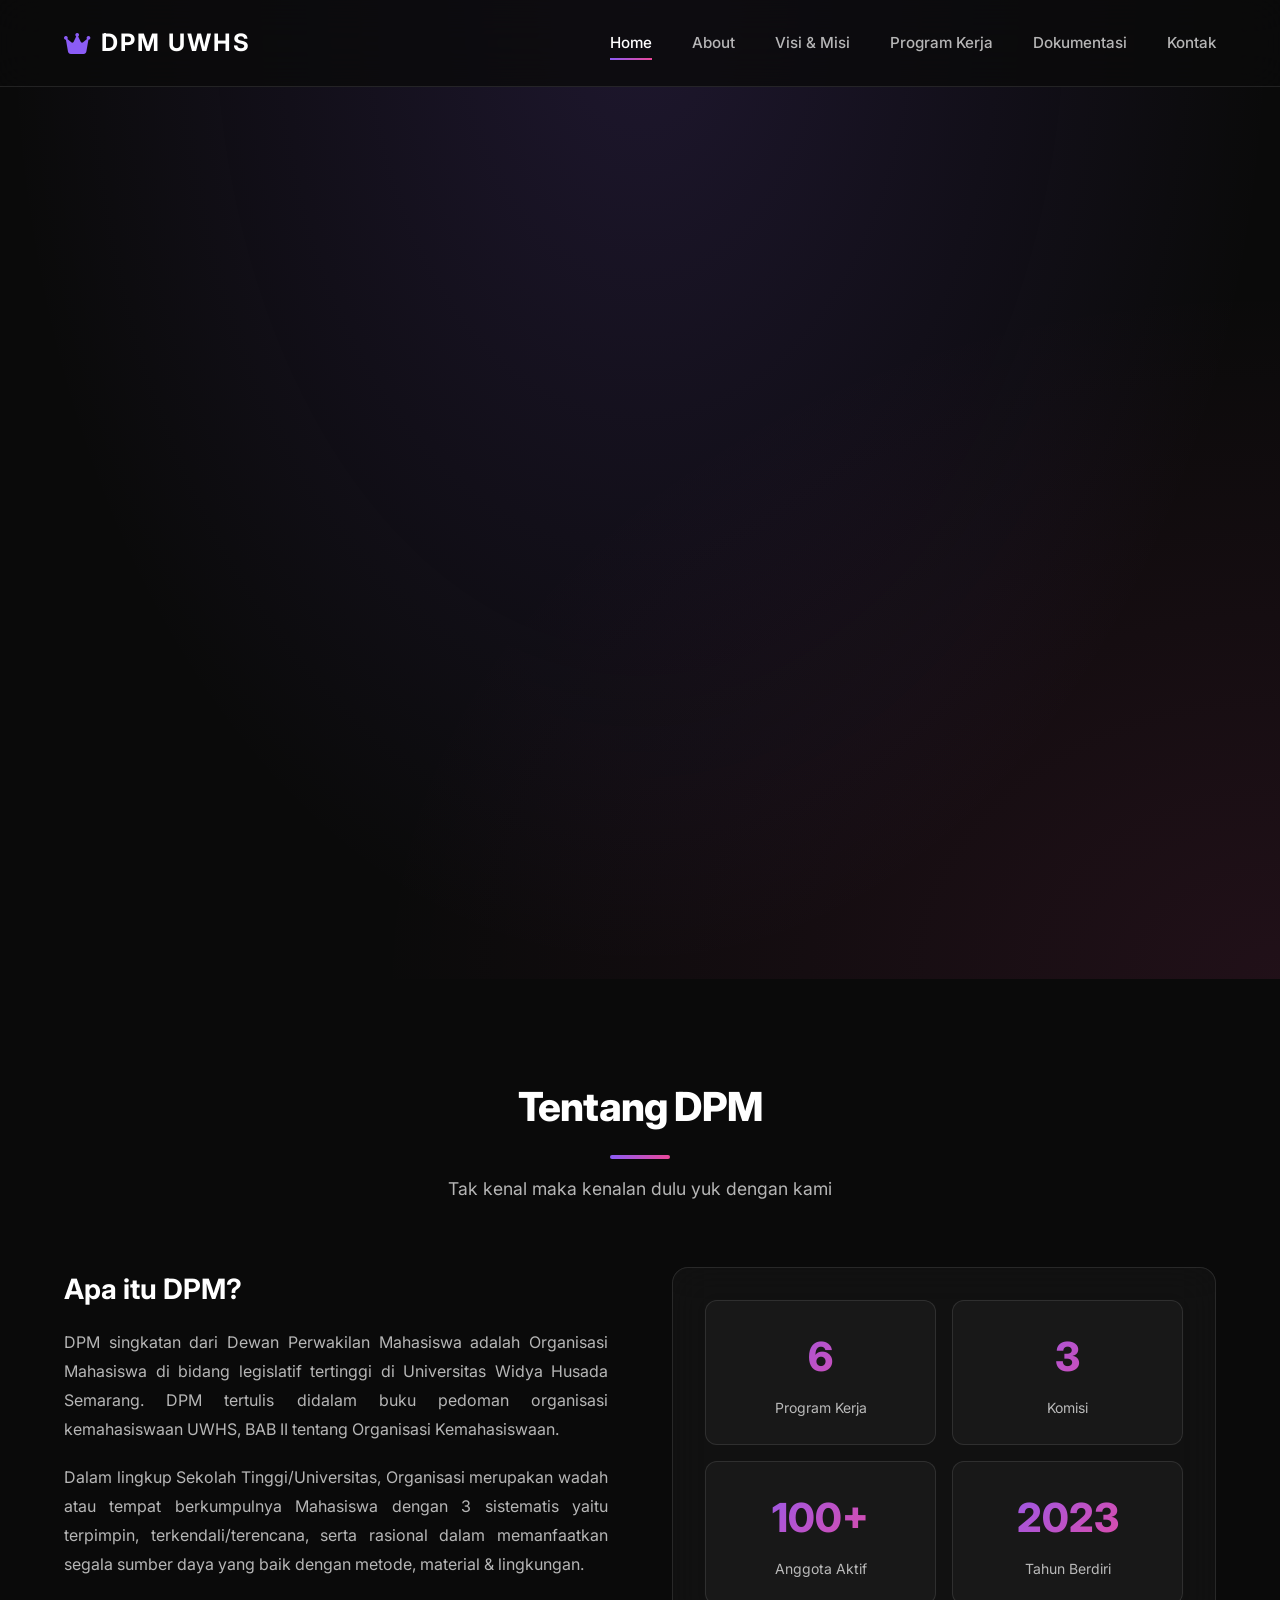
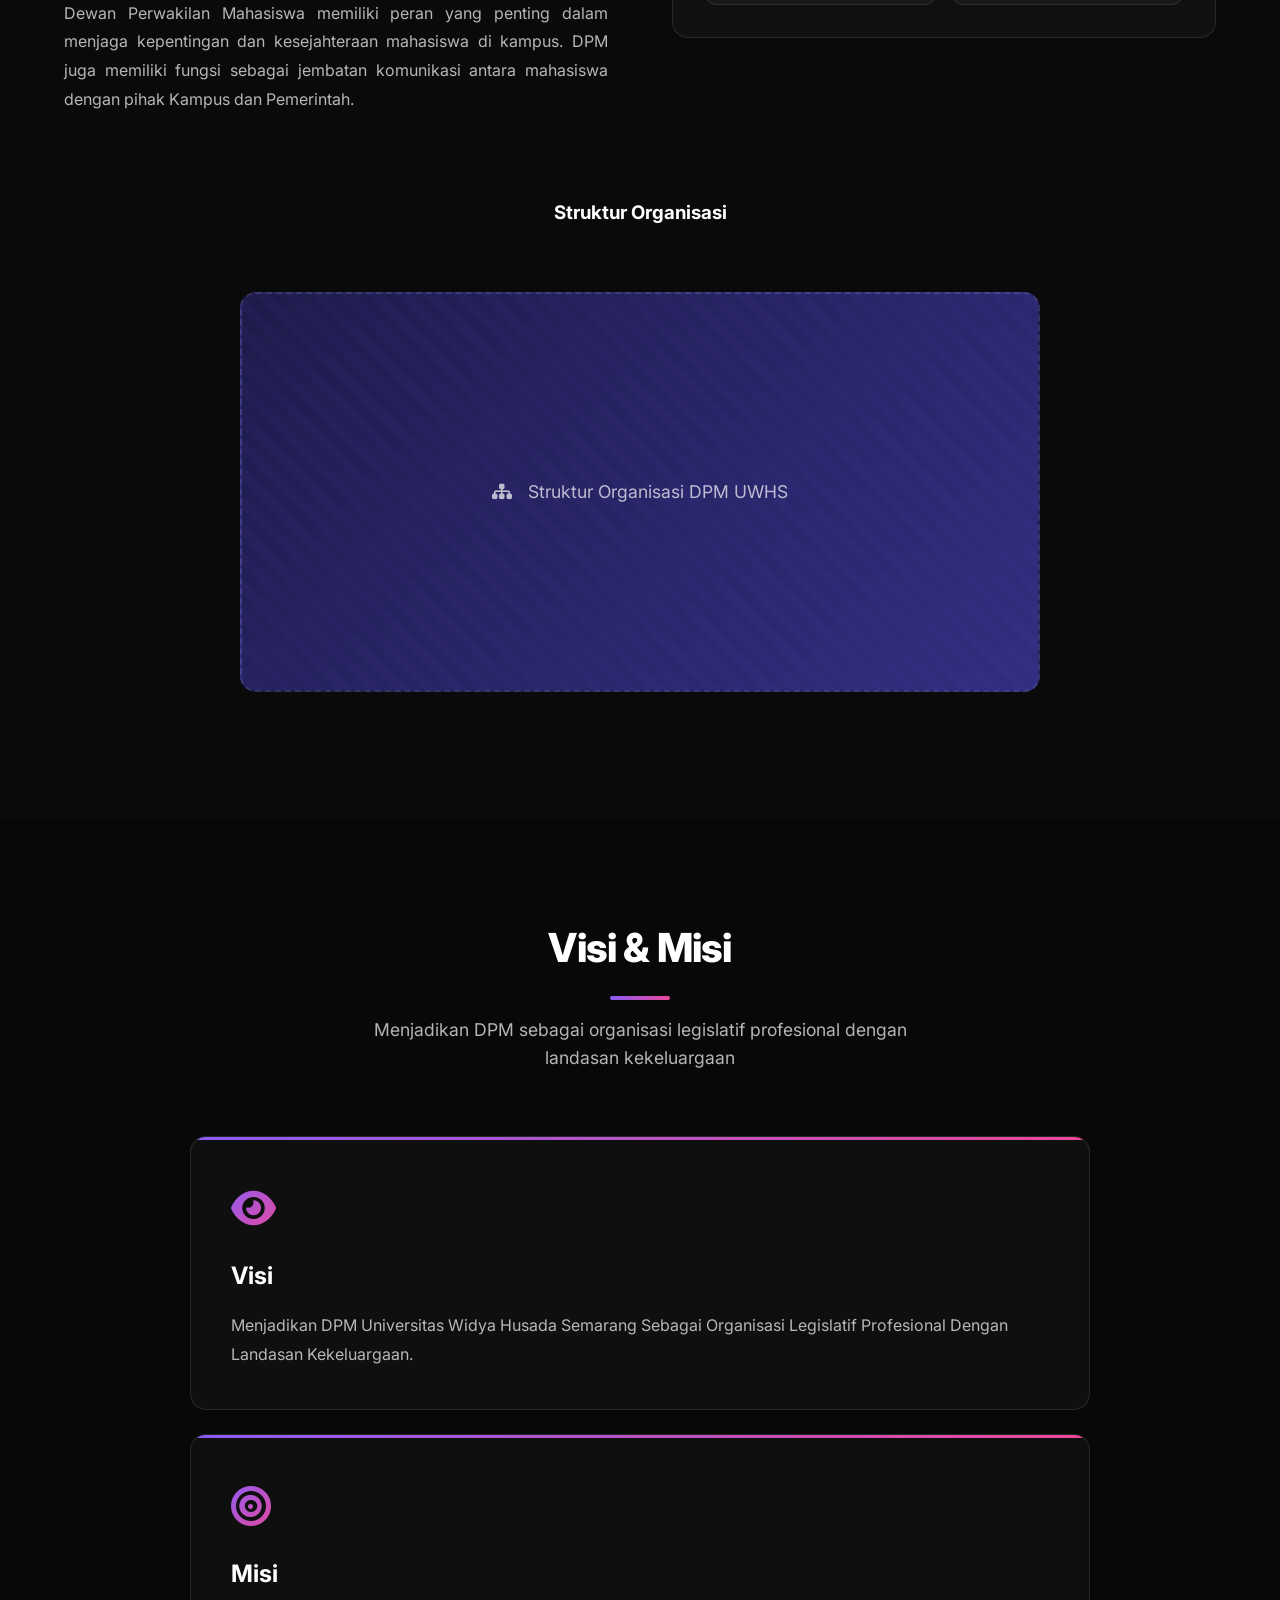
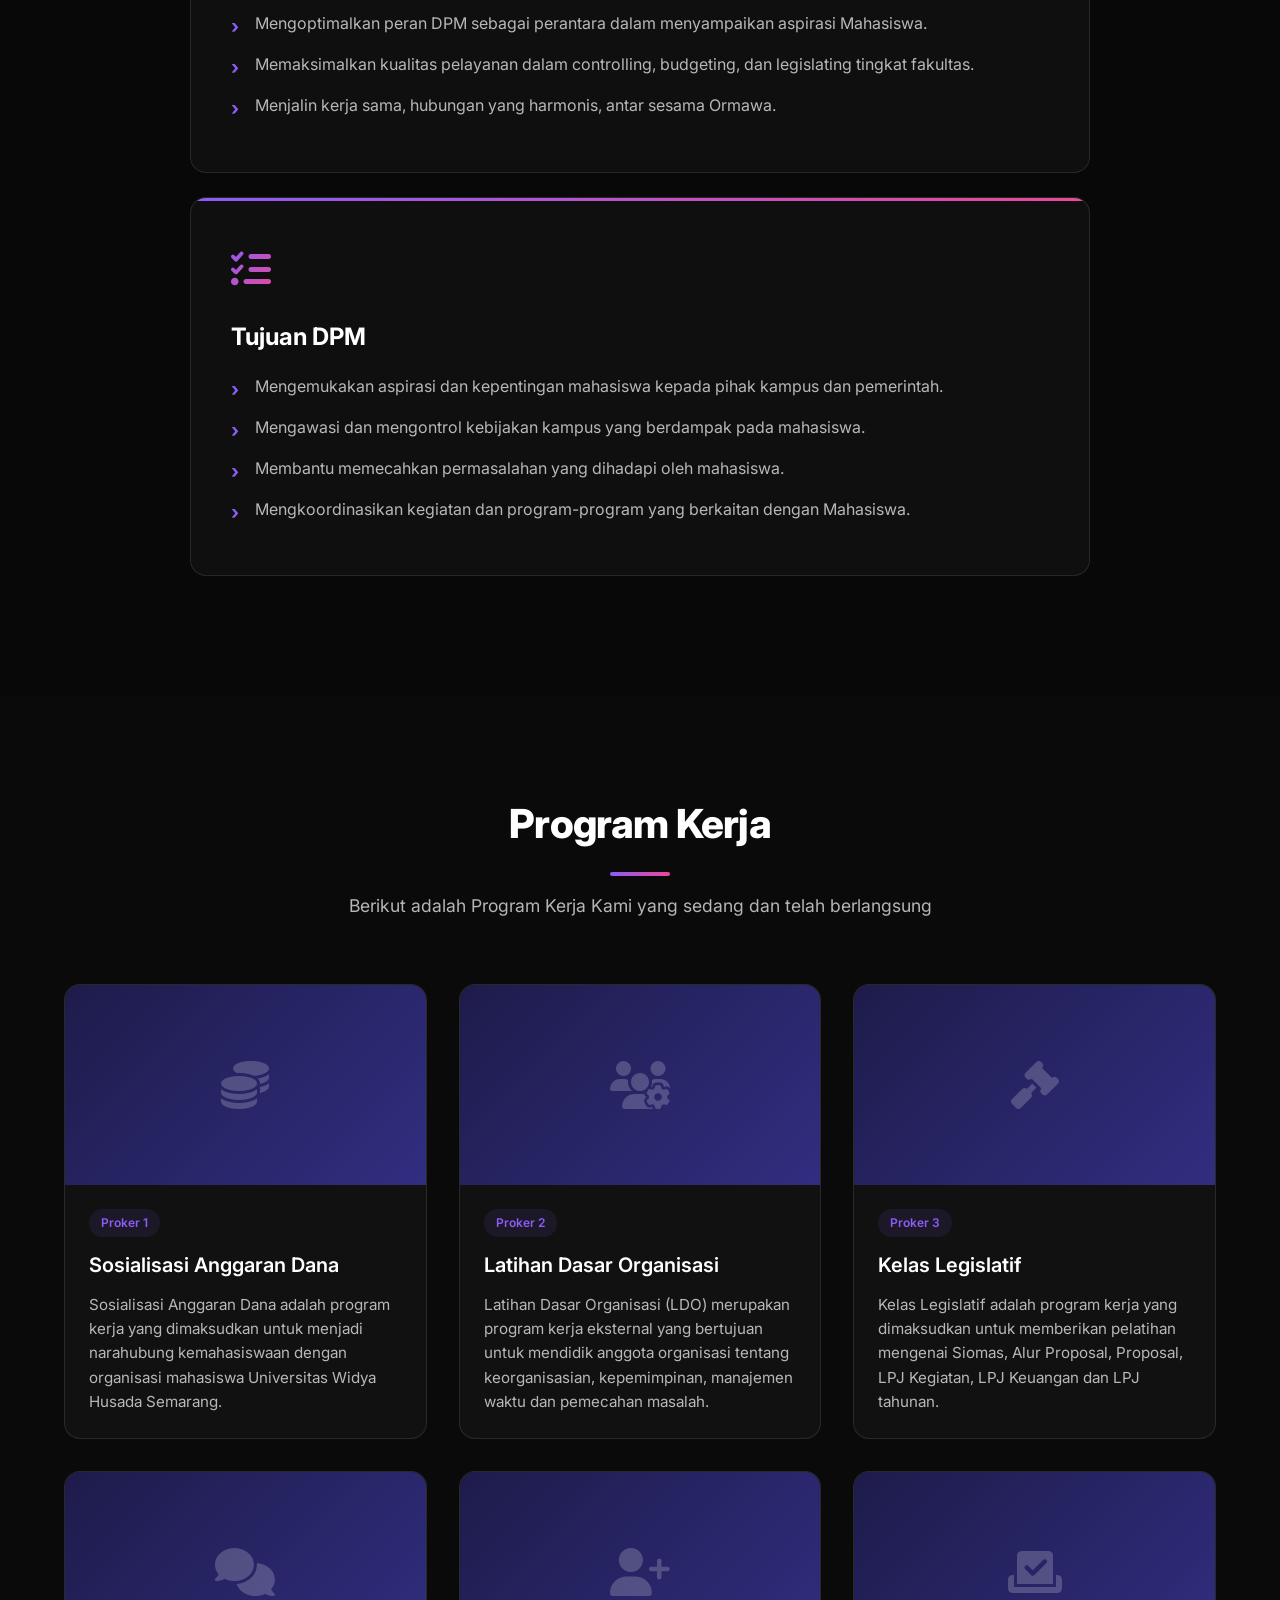
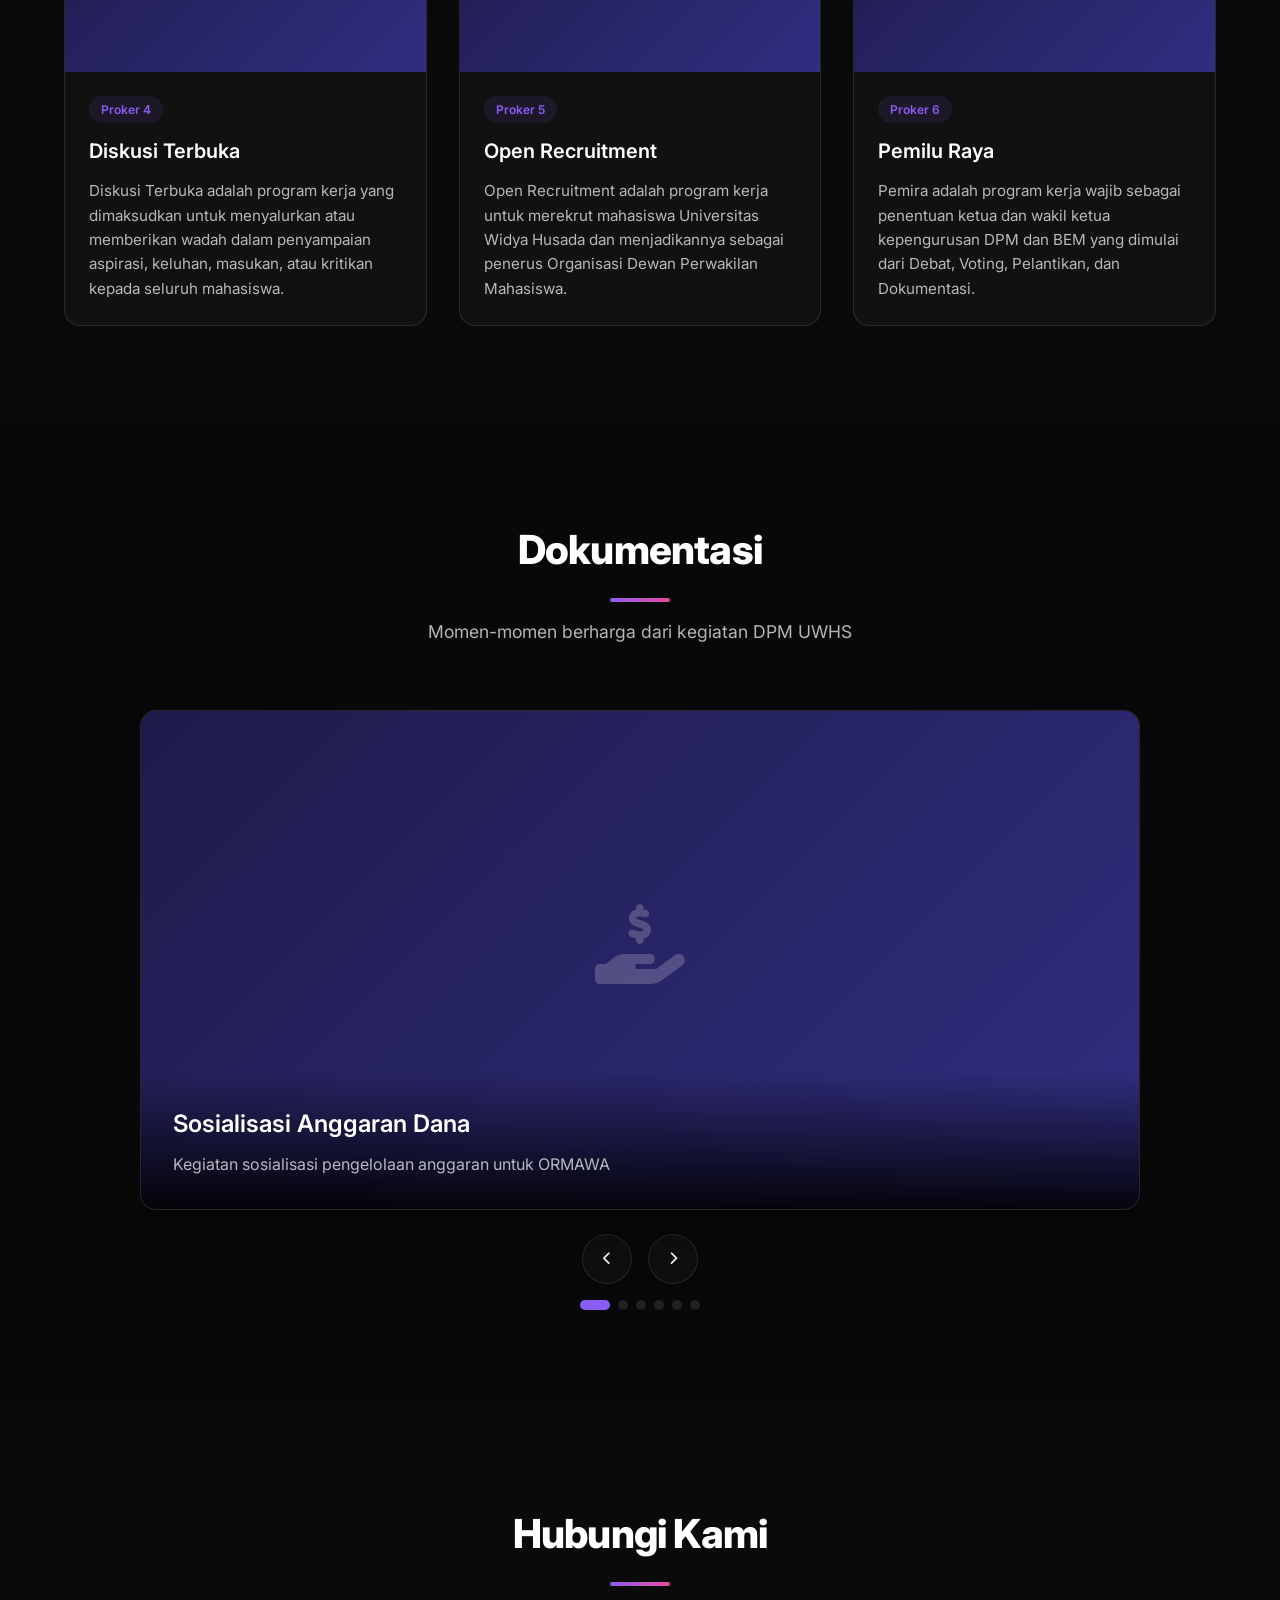
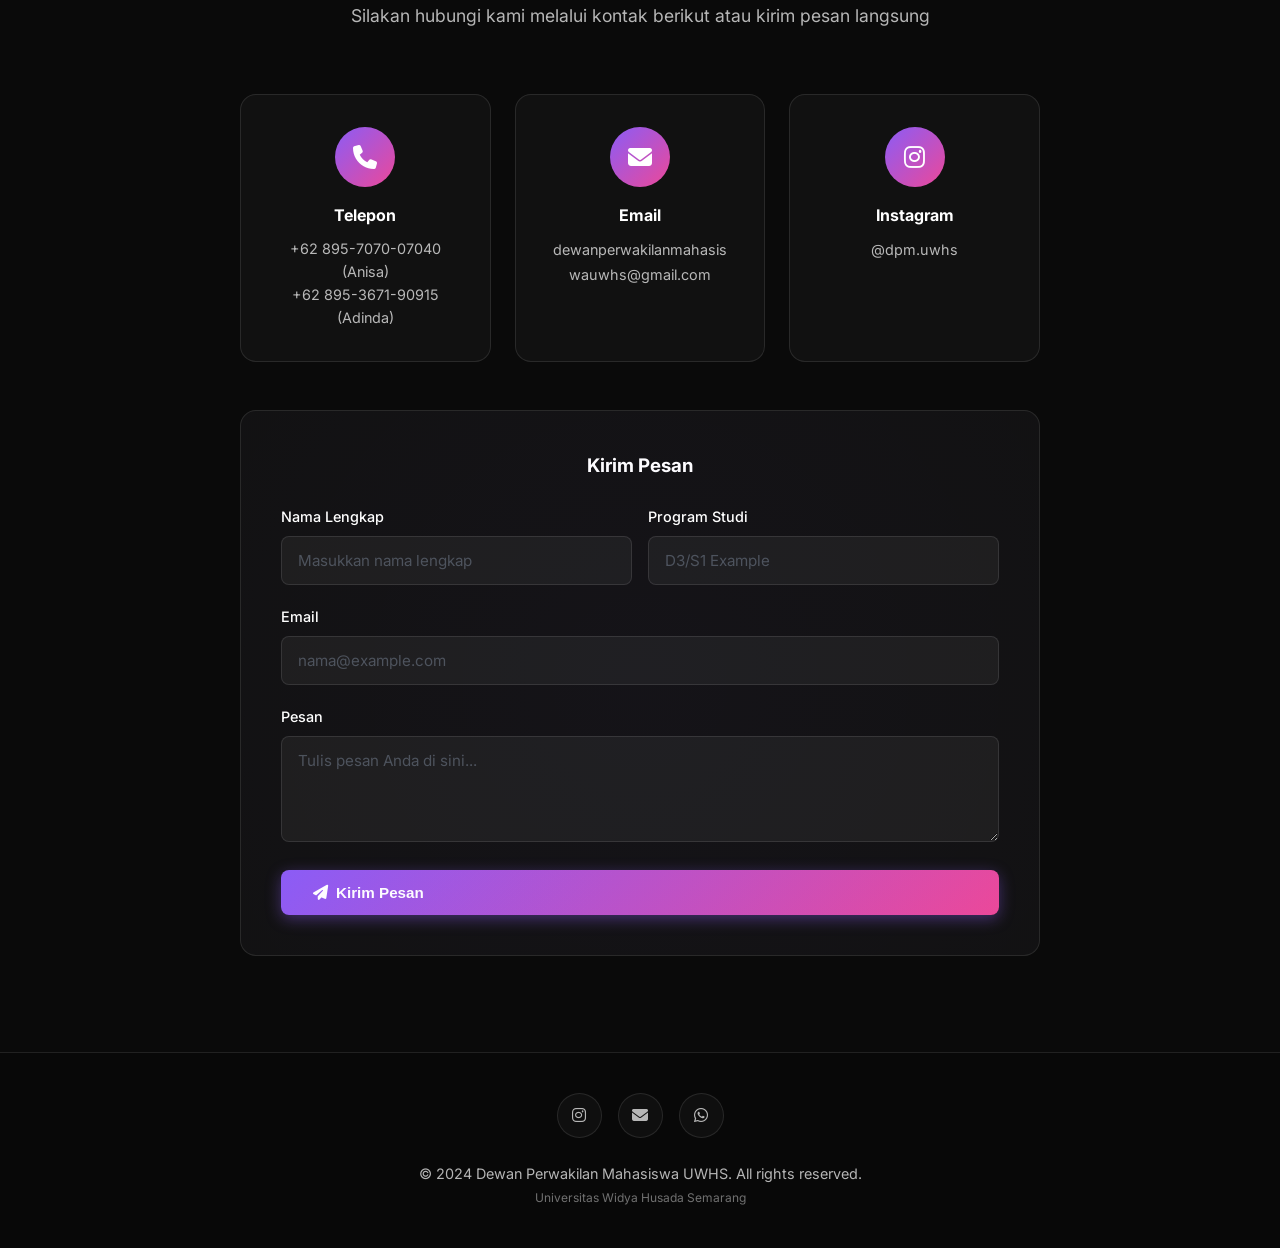
==== commit ac64e172: "Update index.html Perbaikan bug" ====
--- a/index.html
+++ b/index.html
@@ -53,28 +53,32 @@
             border-radius: 4px;
         }
 
-        /* /* ==========================================
+        /* ==========================================
            NAVIGATION - FIXED POSITIONING
            ========================================== */
         .navbar {
             position: fixed;
-            height: 60px;
             top: 0;
             left: 0;
             width: 100%;
-            max-width: 100%;
-            padding: 1rem 5%;
+            z-index: 1000;
+            padding: 1.5rem 5%;
             display: flex;
             justify-content: space-between;
             align-items: center;
-            z-index: 1000;
-            background-color: #000000;
+            background: rgba(10, 10, 10, 0.8);
             backdrop-filter: blur(20px);
-            border-bottom: 1px solid #00d4ff;
+            -webkit-backdrop-filter: blur(20px);
+            border-bottom: 1px solid rgba(255,255,255,0.1);
             transition: all 0.4s cubic-bezier(0.4, 0, 0.2, 1);
-            box-sizing: border-box;  /* ✅ Penting */
-         }
-    
+        }
+
+        .navbar.scrolled {
+            padding: 1rem 5%;
+            background: rgba(10, 10, 10, 0.95);
+            box-shadow: 0 10px 30px rgba(0,0,0,0.3);
+        }
+
         .nav-brand {
             font-size: 1.5rem;
             font-weight: 700;
@@ -94,30 +98,14 @@
         .nav-brand i {
             color: var(--secondary);
         }
-    
-        .nav-logo {
-            font-size: 1.5rem;
-            font-weight: 700;
-            color: white;
-            text-decoration: none;
-            letter-spacing: 2px;
-            transition: opacity 0.3s ease;
-            background: linear-gradient(45deg, #00d4ff, #fff);
-            -webkit-background-clip: text;
-            -webkit-text-fill-color: transparent;
-        }
-    
-        .nav-logo:hover {
-            opacity: 0.8;
-        }
-        
+
         .nav-menu {
             display: flex;
             list-style: none;
             gap: 2.5rem;
             align-items: center;
         }
-        
+
         .nav-menu a {
             color: rgba(255,255,255,0.7);
             text-decoration: none;
@@ -125,10 +113,9 @@
             font-weight: 500;
             position: relative;
             padding: 0.5rem 0;
-            transition: all 0.3s cubic-bezier(0.4, 0, 0.2, 1);
-            letter-spacing: 0.5px;
-        }
-        
+            transition: all 0.3s;
+        }
+
         .nav-menu a::before {
             content: '';
             position: absolute;
@@ -136,32 +123,35 @@
             left: 50%;
             width: 0;
             height: 2px;
-            background: linear-gradient(90deg, #00d4ff, #0099cc);
+            background: linear-gradient(90deg, var(--secondary), var(--accent));
             transition: all 0.4s cubic-bezier(0.4, 0, 0.2, 1);
             transform: translateX(-50%);
-            border-radius: 2px;
-        }
-        
-        .nav-menu a:hover {
+        }
+
+        .nav-menu a:hover,
+        .nav-menu a.active {
             color: white;
-            transform: translateY(-2px);
-        }
-        
-        .nav-menu a:hover::before {
+        }
+
+        .nav-menu a:hover::before,
+        .nav-menu a.active::before {
             width: 100%;
         }
-        
+
+        /* Hamburger Menu */
         .nav-toggle {
             display: none;
             flex-direction: column;
             justify-content: space-between;
             width: 28px;
             height: 20px;
+            background: transparent;
+            border: none;
             cursor: pointer;
             z-index: 1002;
-            position: relative;
-        }
-        
+            padding: 0;
+        }
+
         .nav-toggle span {
             display: block;
             width: 100%;
@@ -170,28 +160,26 @@
             border-radius: 2px;
             transition: all 0.4s cubic-bezier(0.68, -0.6, 0.32, 1.6);
             transform-origin: center;
-            position: relative;
-        }
-        
+        }
+
         .nav-toggle.active span:nth-child(1) {
             transform: translateY(9px) rotate(45deg);
-        /*  background: #00d4ff; */
             background: #FF0000;
             text-shadow: 0 0 10px rgb(0, 255, 234);
         }
-        
+
         .nav-toggle.active span:nth-child(2) {
             opacity: 0;
             transform: scaleX(0);
         }
-        
+
         .nav-toggle.active span:nth-child(3) {
             transform: translateY(-9px) rotate(-45deg);
-        /*  background: #00d4ff; */
             background: #FF0000;
             text-shadow: 0 0 10px rgb(0, 255, 234);
         }
-        
+
+        /* Mobile Menu Overlay */
         .nav-overlay {
             position: fixed;
             inset: 0;
@@ -200,103 +188,16 @@
             z-index: 998;
             opacity: 0;
             visibility: hidden;
-            transition: all 0.5s cubic-bezier(0.4, 0, 0.2, 1);
+            transition: all 0.5s ease;
             pointer-events: none;
         }
-        
+
         .nav-overlay.active {
             background: rgba(0,0,0,0.8);
             backdrop-filter: blur(10px);
             opacity: 1;
             visibility: visible;
             pointer-events: all;
-        }
-        
-        @media (max-width: 768px) {
-            .nav-toggle {
-                display: flex;
-        }
-    
-        .nav-menu {
-            position: fixed;
-            top: 0;
-            right: 0;
-            width: min(70%, 400px);
-            height: 100vh;
-            background: linear-gradient(135deg, rgba(20,20,20,0.98), rgba(10,10,10,0.99));
-            flex-direction: column;
-            justify-content: center;
-            align-items: flex-start;
-            padding: 6rem 3rem;
-            gap: 0;
-            transform: translateX(100%);
-            transition: transform 0.5s cubic-bezier(0.4, 0, 0.2, 1);
-            border-left: 1px solid rgba(255,255,255,0.1);
-            box-shadow: -10px 0 40px rgba(0,0,0,0.5);
-        }
-    
-        .nav-menu.active {
-            transform: translateX(0);
-        }
-    
-        .nav-menu li {
-            opacity: 0;
-            transform: translateX(50px);
-            transition: all 0.5s cubic-bezier(0.4, 0, 0.2, 1);
-            margin-bottom: 2rem;
-            width: 100%;
-        }
-    
-        .nav-menu.active li {
-            opacity: 1;
-            transform: translateX(0);
-        }
-    
-        .nav-menu.active li:nth-child(1) { transition-delay: 0.08s; }
-        .nav-menu.active li:nth-child(2) { transition-delay: 0.18s; }
-        .nav-menu.active li:nth-child(3) { transition-delay: 0.28s; }
-        .nav-menu.active li:nth-child(4) { transition-delay: 0.38s; }
-        .nav-menu.active li:nth-child(5) { transition-delay: 0.48s; }
-        .nav-menu.active li:nth-child(6) { transition-delay: 0.58s; }
-    
-        .nav-menu a {
-            font-size: 1rem;
-            font-weight: 600;
-            color: rgba(255,255,255,0.6);
-            display: block;
-            width: 100%;
-            position: relative;
-            padding-left: 0;
-            transition: all 0.3s ease;
-        }
-    
-        .nav-menu a::before {
-            left: 0;
-            transform: translateX(-20px);
-            width: 0;
-            height: 100%;
-            background: linear-gradient(90deg, rgba(0,212,255,0.2), transparent);
-            z-index: -1;
-            opacity: 0;
-            transition: all 0.4s ease;
-        }
-    
-        .nav-menu a:hover {
-            color: white;
-            padding-left: 20px;
-        }
-    
-        .nav-menu a:hover::before {
-            width: 100%;
-            opacity: 1;
-            transform: translateX(0);
-        }
-    }
-
-        .nav-mobile-menu .nav-link {
-            font-size: 1.25rem;
-            padding: 1rem 0;
-            border-bottom: 1px solid var(--border-color);
         }
 
         /* Hero Section */
@@ -457,7 +358,7 @@
         }
 
         /* ==========================================
-           ATTRACTIVE ANIMATIONS
+           ANIMATIONS - FADE & SLIDE ONLY (NO ROTATE)
            ========================================== */
         
         .anim-fade-up {
@@ -508,16 +409,6 @@
         .anim-scale.visible {
             opacity: 1;
             transform: scale(1);
-        }
-
-        .anim-rotate {
-            opacity: 0;
-            transform: rotate(-180deg) scale(0.5);
-            transition: all 0.8s cubic-bezier(0.68, -0.55, 0.265, 1.55);
-        }
-        .anim-rotate.visible {
-            opacity: 1;
-            transform: rotate(0) scale(1);
         }
 
         .anim-flip-x {
@@ -694,7 +585,7 @@
         }
 
         .vm-card:hover .vm-icon {
-            transform: rotate(360deg) scale(1.2);
+            transform: scale(1.2);
         }
 
         .vm-card h3 {
@@ -859,7 +750,7 @@
         }
 
         .gallery-slide:hover i {
-            transform: scale(1.1) rotate(5deg);
+            transform: scale(1.1);
         }
 
         .gallery-caption {
@@ -914,7 +805,7 @@
         .gallery-btn:hover {
             background: var(--secondary);
             border-color: var(--secondary);
-            transform: scale(1.1) rotate(10deg);
+            transform: scale(1.1);
         }
 
         .gallery-dots {
@@ -999,7 +890,7 @@
         }
 
         .contact-item:hover .contact-icon {
-            transform: rotate(360deg) scale(1.1);
+            transform: scale(1.1);
         }
 
         .contact-item h4 {
@@ -1154,7 +1045,7 @@
         }
 
         .social-links a:hover {
-            transform: translateY(-5px) rotate(360deg);
+            transform: translateY(-5px);
             border-color: transparent;
         }
 
@@ -1175,7 +1066,7 @@
         }
 
         /* ==========================================
-           RESPONSIVE - ANTI HORIZONTAL SCROLL
+           RESPONSIVE - MOBILE MENU & ANTI SCROLL
            ========================================== */
         @media (max-width: 768px) {
             html, body {
@@ -1190,16 +1081,68 @@
                 -webkit-overflow-scrolling: touch;
             }
 
-            .nav-hamburger {
+            .nav-toggle {
                 display: flex;
             }
             
-            .nav-list {
+            .nav-menu {
+                position: fixed;
+                top: 0;
+                right: -100%;
+                width: min(70%, 400px);
+                height: 100vh;
+                background: linear-gradient(135deg, rgba(20,20,20,0.98), rgba(10,10,10,0.99));
+                backdrop-filter: blur(20px);
+                flex-direction: column;
+                justify-content: center;
+                align-items: flex-start;
+                padding: 6rem 3rem;
+                gap: 0;
+                transition: right 0.5s cubic-bezier(0.4, 0, 0.2, 1);
+                border-left: 1px solid rgba(255,255,255,0.1);
+                box-shadow: -10px 0 40px rgba(0,0,0,0.5);
+                z-index: 1001;
+                margin: 0;
+                list-style: none;
+            }
+
+            .nav-menu.active {
+                right: 0;
+            }
+
+            .nav-menu li {
+                opacity: 0;
+                transform: translateX(50px);
+                transition: all 0.5s cubic-bezier(0.4, 0, 0.2, 1);
+                margin-bottom: 2rem;
+                width: 100%;
+            }
+
+            .nav-menu.active li {
+                opacity: 1;
+                transform: translateX(0);
+            }
+
+            .nav-menu.active li:nth-child(1) { transition-delay: 0.08s; }
+            .nav-menu.active li:nth-child(2) { transition-delay: 0.16s; }
+            .nav-menu.active li:nth-child(3) { transition-delay: 0.24s; }
+            .nav-menu.active li:nth-child(4) { transition-delay: 0.32s; }
+            .nav-menu.active li:nth-child(5) { transition-delay: 0.40s; }
+            .nav-menu.active li:nth-child(6) { transition-delay: 0.48s; }
+
+            .nav-menu a {
+                font-size: 1.1rem;
+                font-weight: 600;
+                color: rgba(255,255,255,0.8);
+                display: block;
+                width: 100%;
+                padding: 0.5rem 0;
+                position: relative;
+                text-decoration: none;
+            }
+
+            .nav-menu a::before {
                 display: none;
-            }
-
-            .nav-container {
-                padding: 0 1rem;
             }
 
             .hero {
@@ -1282,7 +1225,6 @@
                 padding: 1.5rem;
             }
 
-            /* Pastikan tidak ada elemen yang melebihi viewport */
             .about-content,
             .about-visual,
             .program-card,
@@ -1299,6 +1241,10 @@
         }
 
         @media (max-width: 480px) {
+            .navbar {
+                padding: 1rem 5%;
+            }
+
             .nav-brand {
                 font-size: 1.2rem;
                 letter-spacing: 1px;
@@ -1325,13 +1271,13 @@
 <body>
 
     <!-- Navigation -->
-    <nav id="navbar" class="navbar">
+    <nav class="navbar" id="navbar">
         <a href="#home" class="nav-brand">
             <i class="fas fa-crown"></i> DPM UWHS
         </a>
         
         <ul class="nav-menu" id="navMenu">
-            <li><a href="#home">Home</a></li>
+            <li><a href="#home" class="active">Home</a></li>
             <li><a href="#about">About</a></li>
             <li><a href="#visimisi">Visi & Misi</a></li>
             <li><a href="#programs">Program Kerja</a></li>
@@ -1339,11 +1285,11 @@
             <li><a href="#contact">Kontak</a></li>
         </ul>
 
-        <div class="nav-toggle" id="navToggle" aria-label="Toggle menu">
+        <button class="nav-toggle" id="navToggle" aria-label="Toggle menu">
             <span></span>
             <span></span>
             <span></span>
-        </div>
+        </button>
     </nav>
 
     <div class="nav-overlay" id="navOverlay"></div>
@@ -1423,9 +1369,9 @@
 
         <div style="margin-top: 4rem;">
             <div class="section-header">
-                <h3 class="anim-rotate">Struktur Organisasi</h3>
-            </div>
-            <div class="structure-img anim-scale">
+                <h3 class="anim-fade-up">Struktur Organisasi</h3>
+            </div>
+            <div class="structure-img anim-fade-up">
                 <i class="fas fa-sitemap"></i>
                 <span>Struktur Organisasi DPM UWHS</span>
             </div>
@@ -1639,7 +1585,7 @@
 
         <div class="contact-container">
             <div class="contact-grid">
-                <div class="contact-item anim-rotate stagger-1">
+                <div class="contact-item anim-fade-up stagger-1">
                     <div class="contact-icon">
                         <i class="fas fa-phone"></i>
                     </div>
@@ -1647,7 +1593,7 @@
                     <p>+62 895-7070-07040 (Anisa)</p>
                     <p>+62 895-3671-90915 (Adinda)</p>
                 </div>
-                <div class="contact-item anim-rotate stagger-2">
+                <div class="contact-item anim-fade-up stagger-2">
                     <div class="contact-icon">
                         <i class="fas fa-envelope"></i>
                     </div>
@@ -1656,7 +1602,7 @@
                         dewanperwakilanmahasiswauwhs@gmail.com
                     </a>
                 </div>
-                <div class="contact-item anim-rotate stagger-3">
+                <div class="contact-item anim-fade-up stagger-3">
                     <div class="contact-icon">
                         <i class="fab fa-instagram"></i>
                     </div>
@@ -1728,29 +1674,40 @@
         });
 
         // Mobile menu toggle
-        const navHamburger = document.getElementById('navHamburger');
-        const navMobileMenu = document.getElementById('navMobileMenu');
+        const navToggle = document.getElementById('navToggle');
+        const navMenu = document.getElementById('navMenu');
         const navOverlay = document.getElementById('navOverlay');
-        const mobileLinks = document.querySelectorAll('.nav-mobile-menu .nav-link');
+        const menuLinks = document.querySelectorAll('.nav-menu a');
 
         function toggleMenu() {
-            navHamburger.classList.toggle('active');
-            navMobileMenu.classList.toggle('active');
+            navToggle.classList.toggle('active');
+            navMenu.classList.toggle('active');
             navOverlay.classList.toggle('active');
-            document.body.style.overflow = navMobileMenu.classList.contains('active') ? 'hidden' : '';
-        }
-
-        navHamburger.addEventListener('click', toggleMenu);
+            
+            // Prevent body scroll when menu is open
+            if (navMenu.classList.contains('active')) {
+                document.body.style.overflow = 'hidden';
+            } else {
+                document.body.style.overflow = '';
+            }
+        }
+
+        navToggle.addEventListener('click', toggleMenu);
         navOverlay.addEventListener('click', toggleMenu);
 
-        mobileLinks.forEach(link => {
-            link.addEventListener('click', toggleMenu);
+        // Close menu when clicking on a link
+        menuLinks.forEach(link => {
+            link.addEventListener('click', () => {
+                navToggle.classList.remove('active');
+                navMenu.classList.remove('active');
+                navOverlay.classList.remove('active');
+                document.body.style.overflow = '';
+            });
         });
 
         // Active nav link on scroll
         const sections = document.querySelectorAll('section');
-        const navLinkElements = document.querySelectorAll('.nav-list .nav-link');
-
+        
         window.addEventListener('scroll', () => {
             let current = '';
             sections.forEach(section => {
@@ -1760,7 +1717,7 @@
                 }
             });
 
-            navLinkElements.forEach(link => {
+            menuLinks.forEach(link => {
                 link.classList.remove('active');
                 if (link.getAttribute('href').slice(1) === current) {
                     link.classList.add('active');
@@ -1787,7 +1744,7 @@
 
         const animatedElements = document.querySelectorAll(
             '.anim-fade-up, .anim-fade-down, .anim-slide-left, .anim-slide-right, ' +
-            '.anim-scale, .anim-rotate, .anim-flip-x'
+            '.anim-scale, .anim-flip-x'
         );
         
         animatedElements.forEach((el) => {
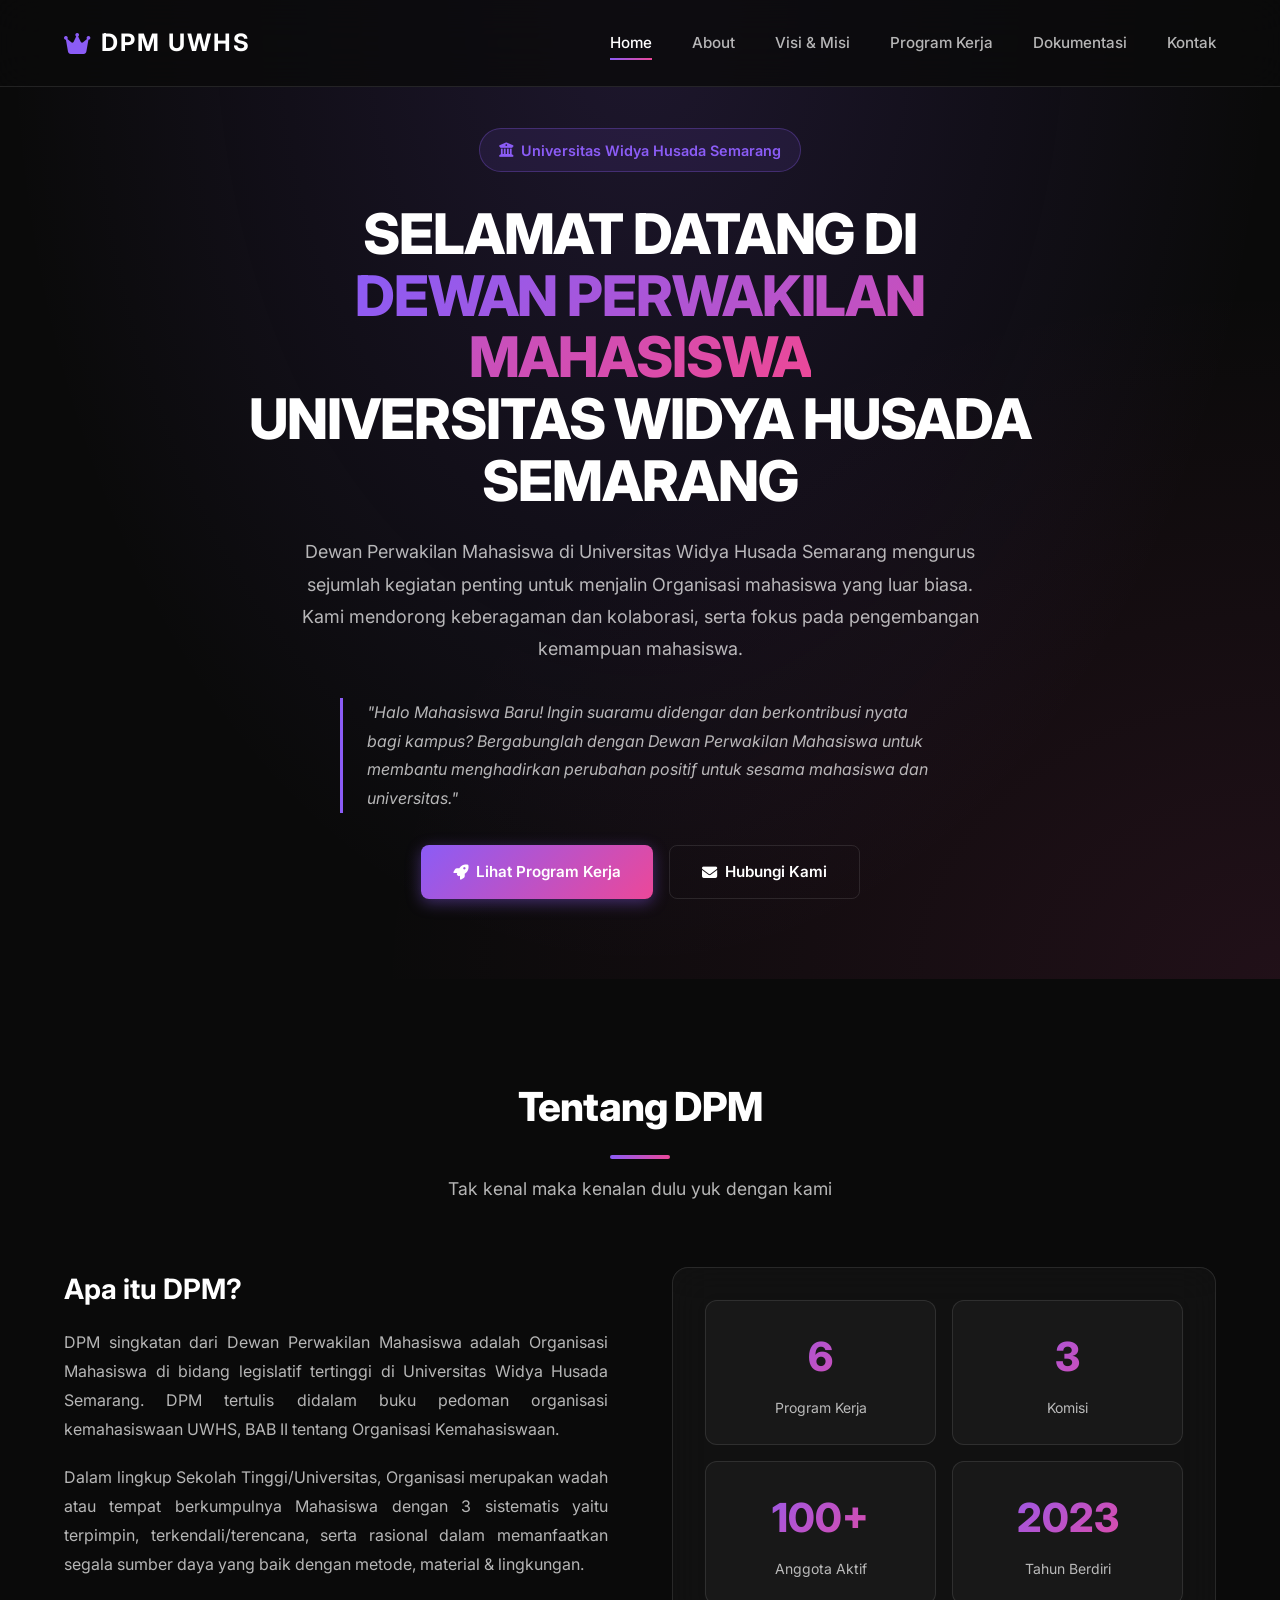
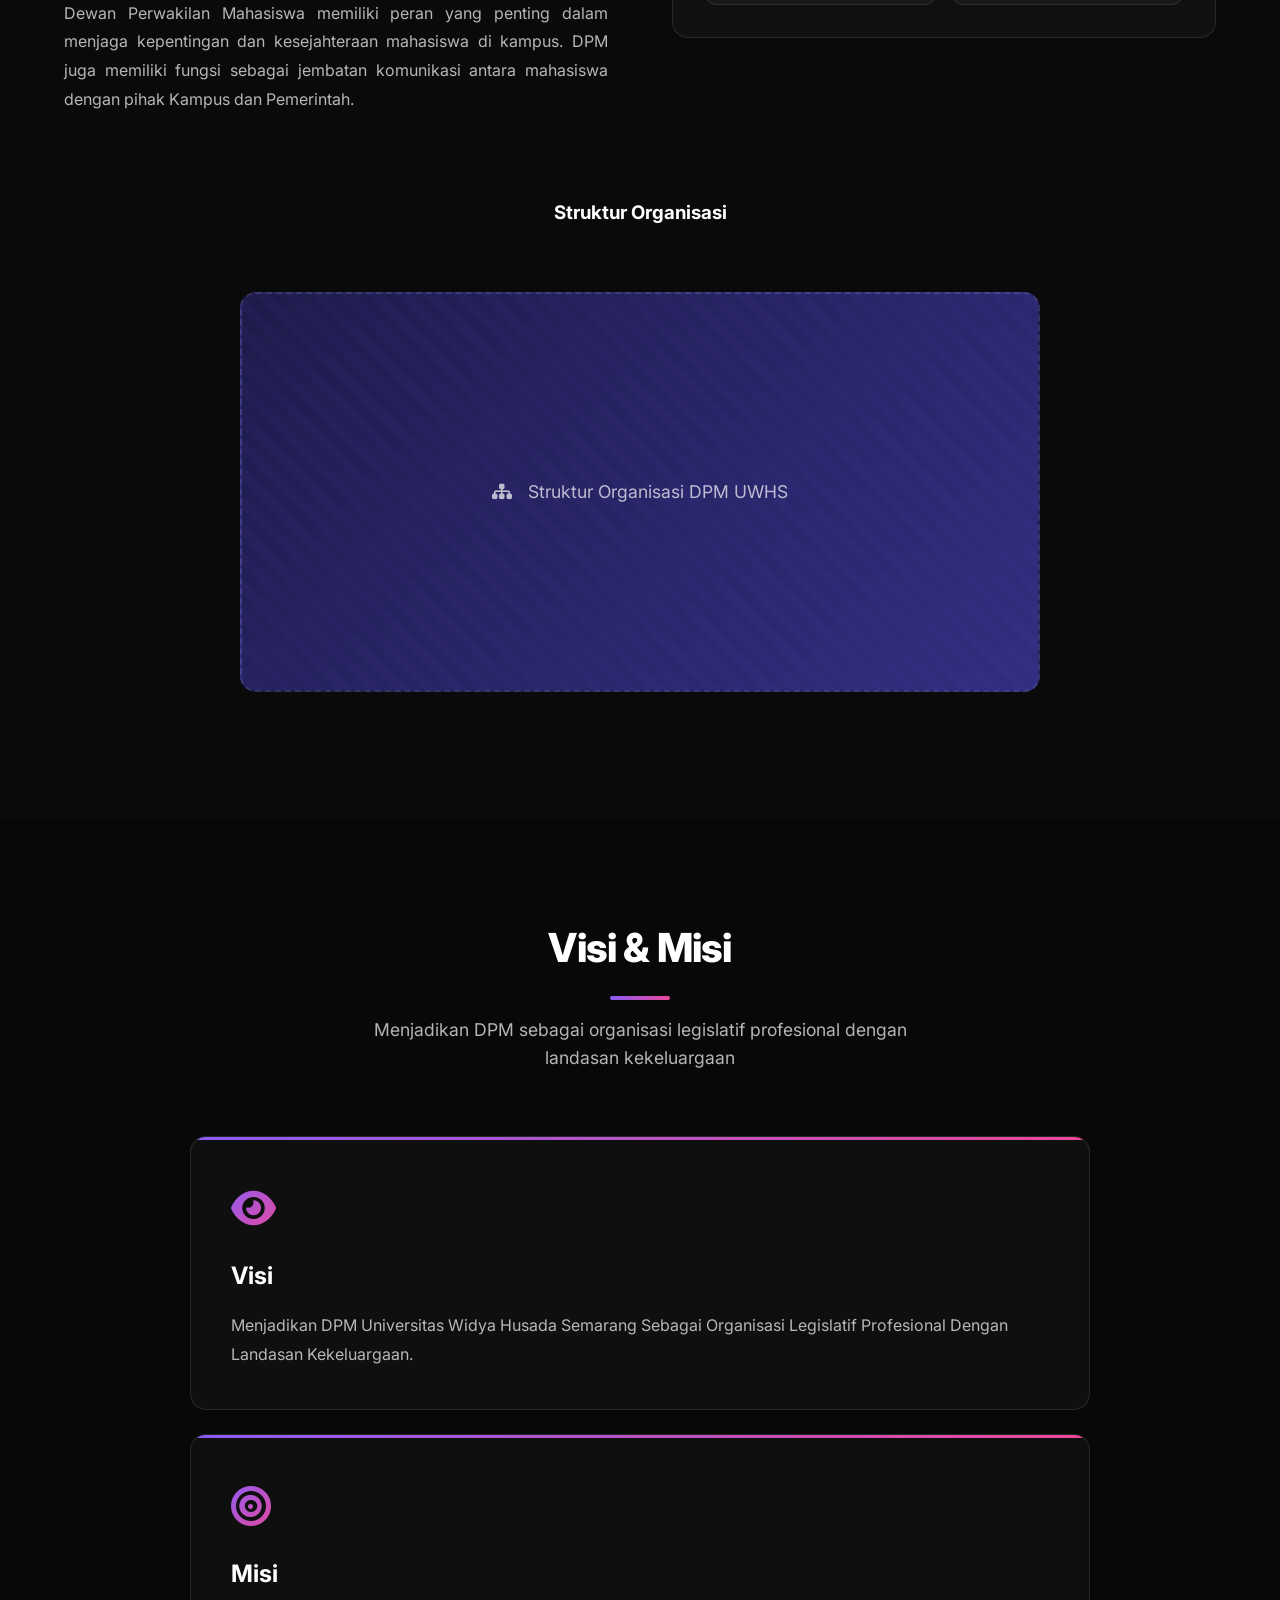
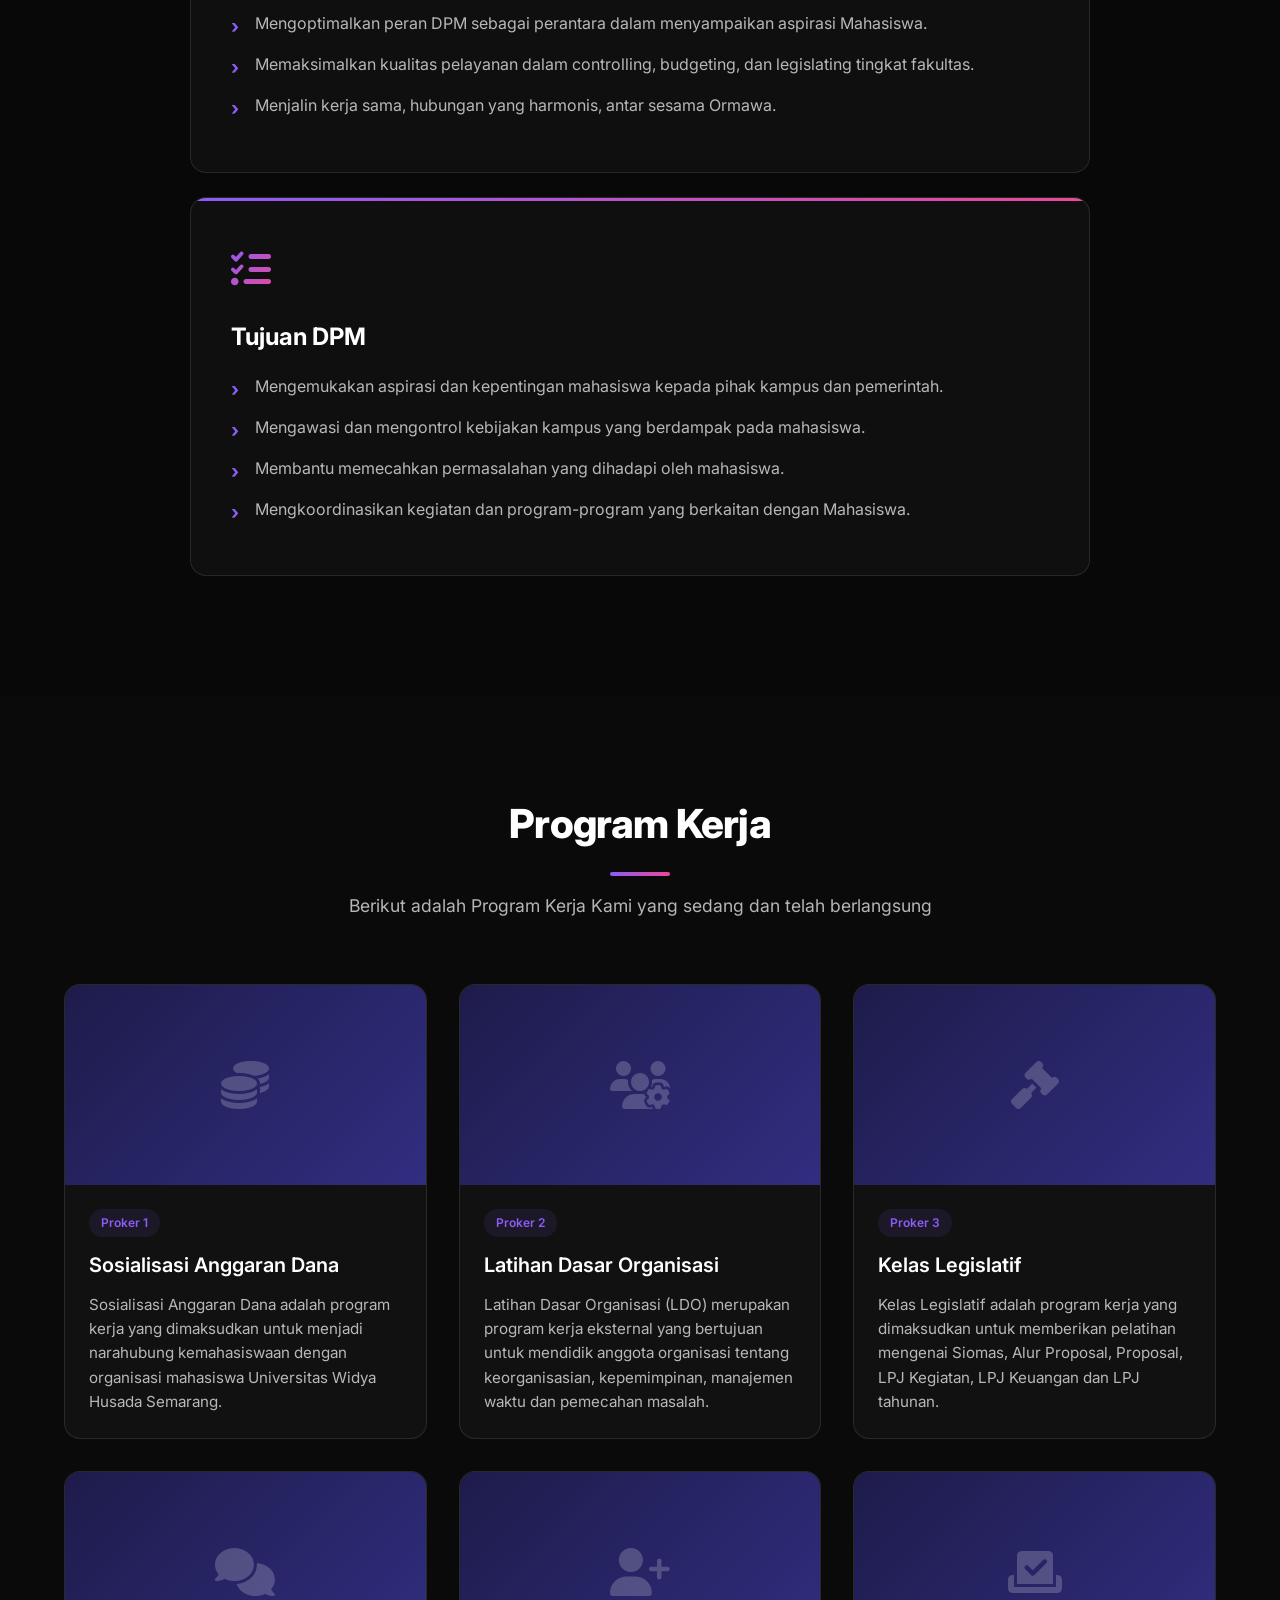
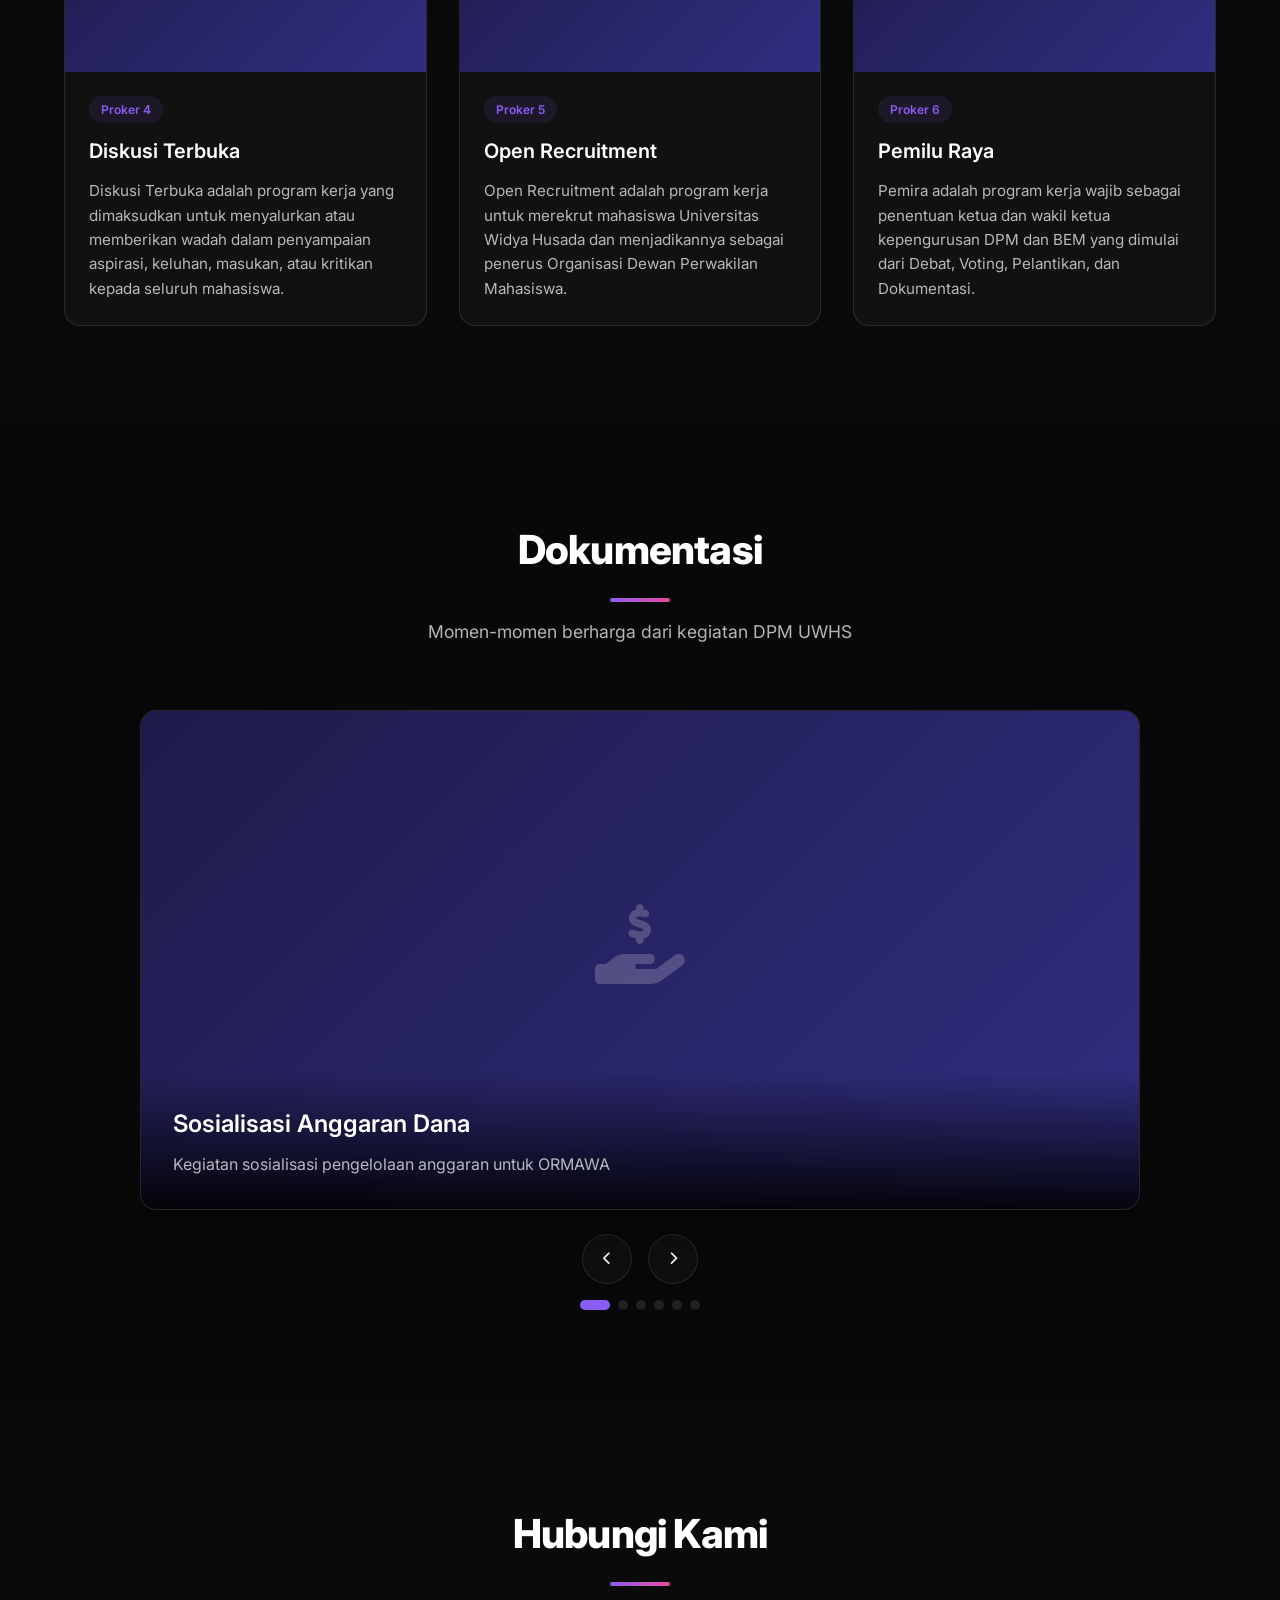
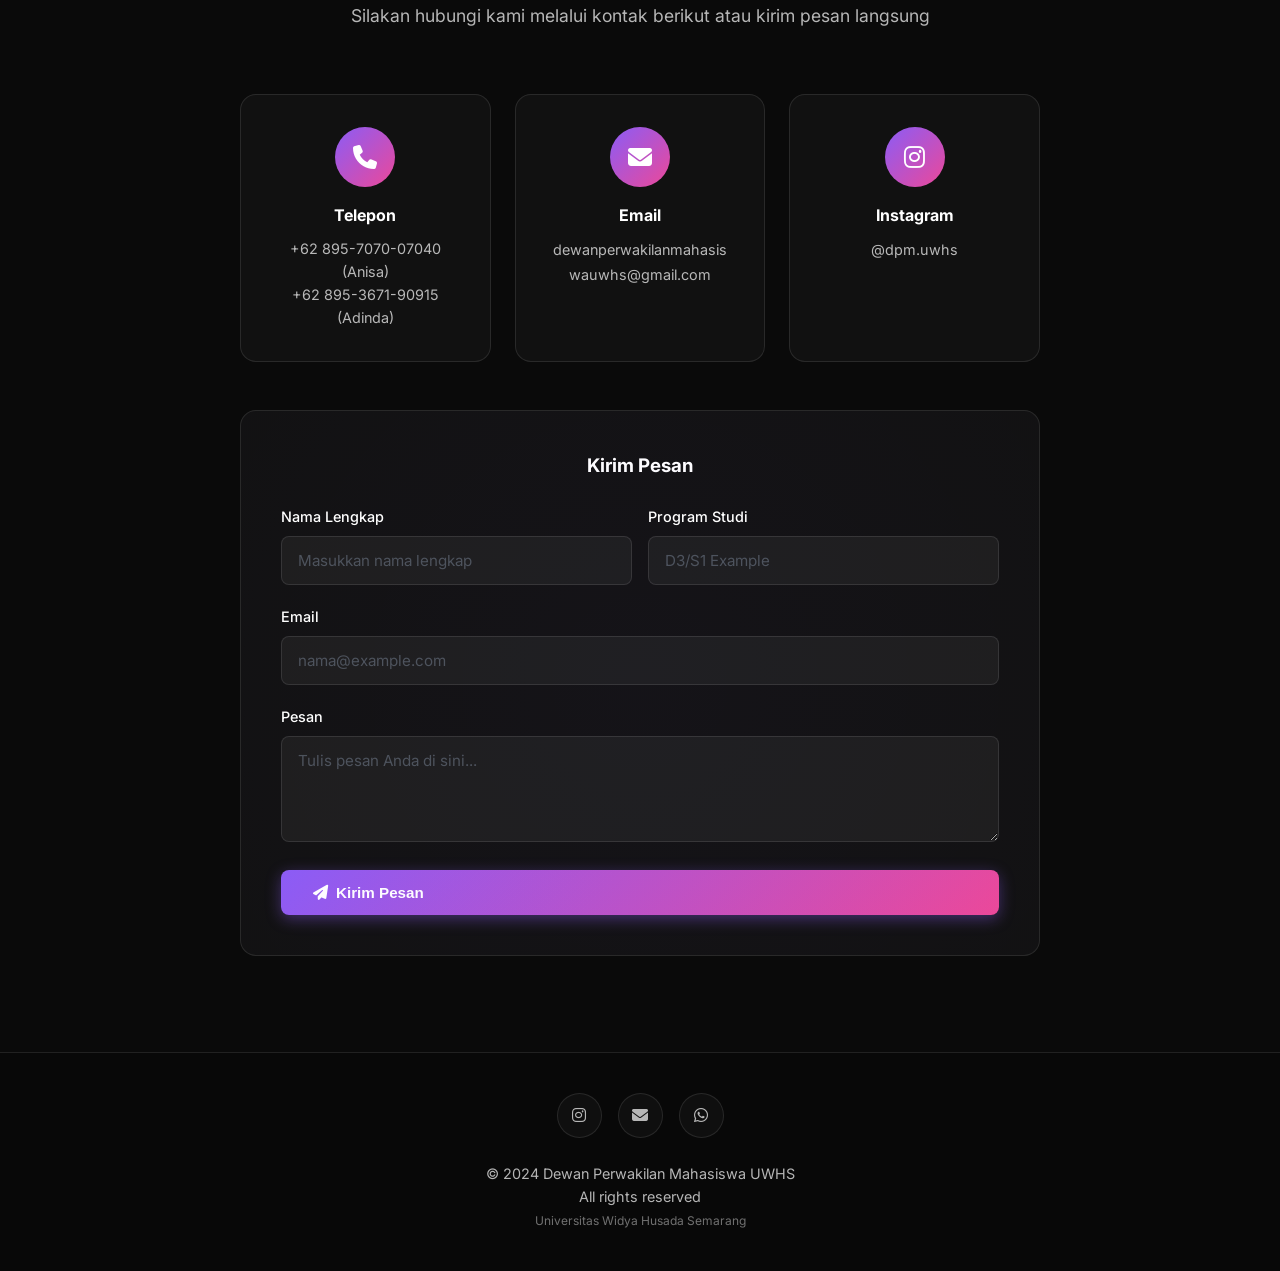
==== commit 4ac00c27: "Update footer text formatting Footer" ====
--- a/index.html
+++ b/index.html
@@ -1657,7 +1657,7 @@
             </a>
         </div>
         <p class="footer-text">
-            © 2024 Dewan Perwakilan Mahasiswa UWHS. All rights reserved.<br>
+            © 2024 Dewan Perwakilan Mahasiswa UWHS<br>All rights reserved<br>
             <small style="opacity: 0.6;">Universitas Widya Husada Semarang</small>
         </p>
     </footer>
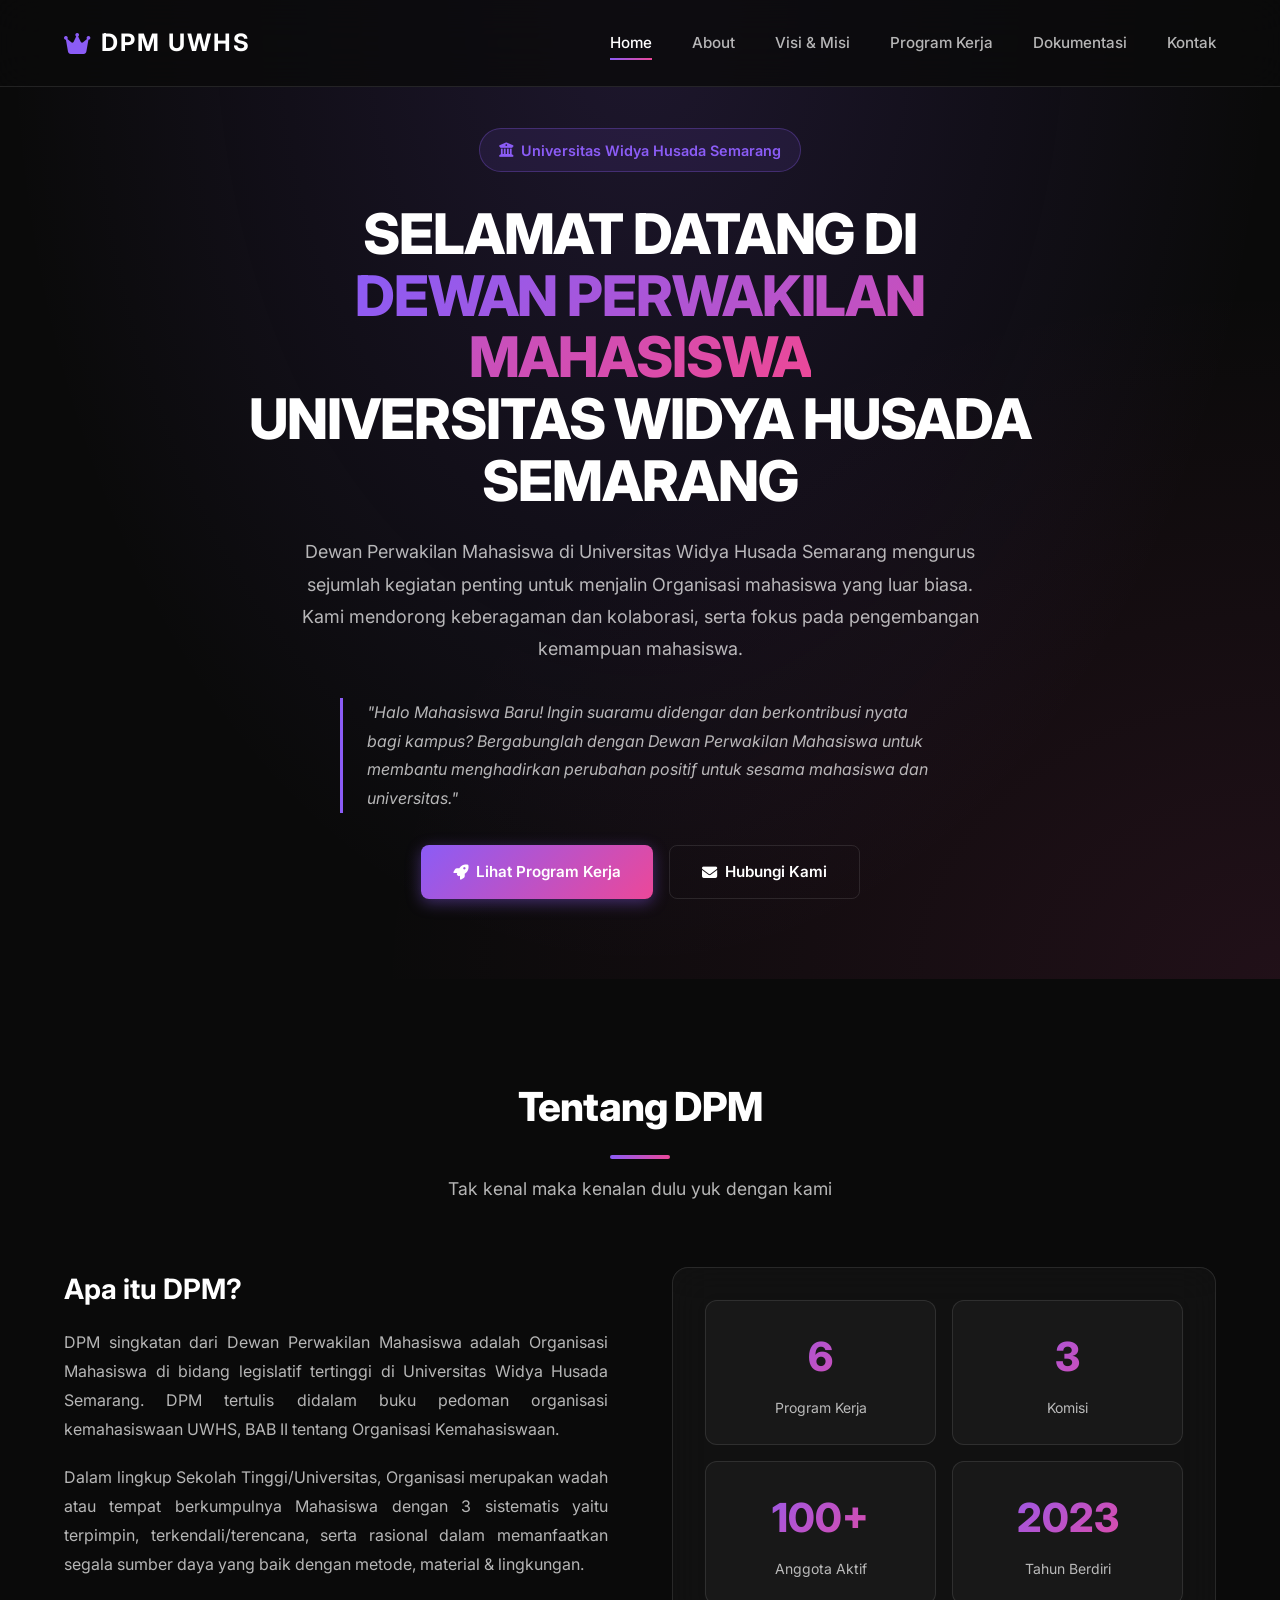
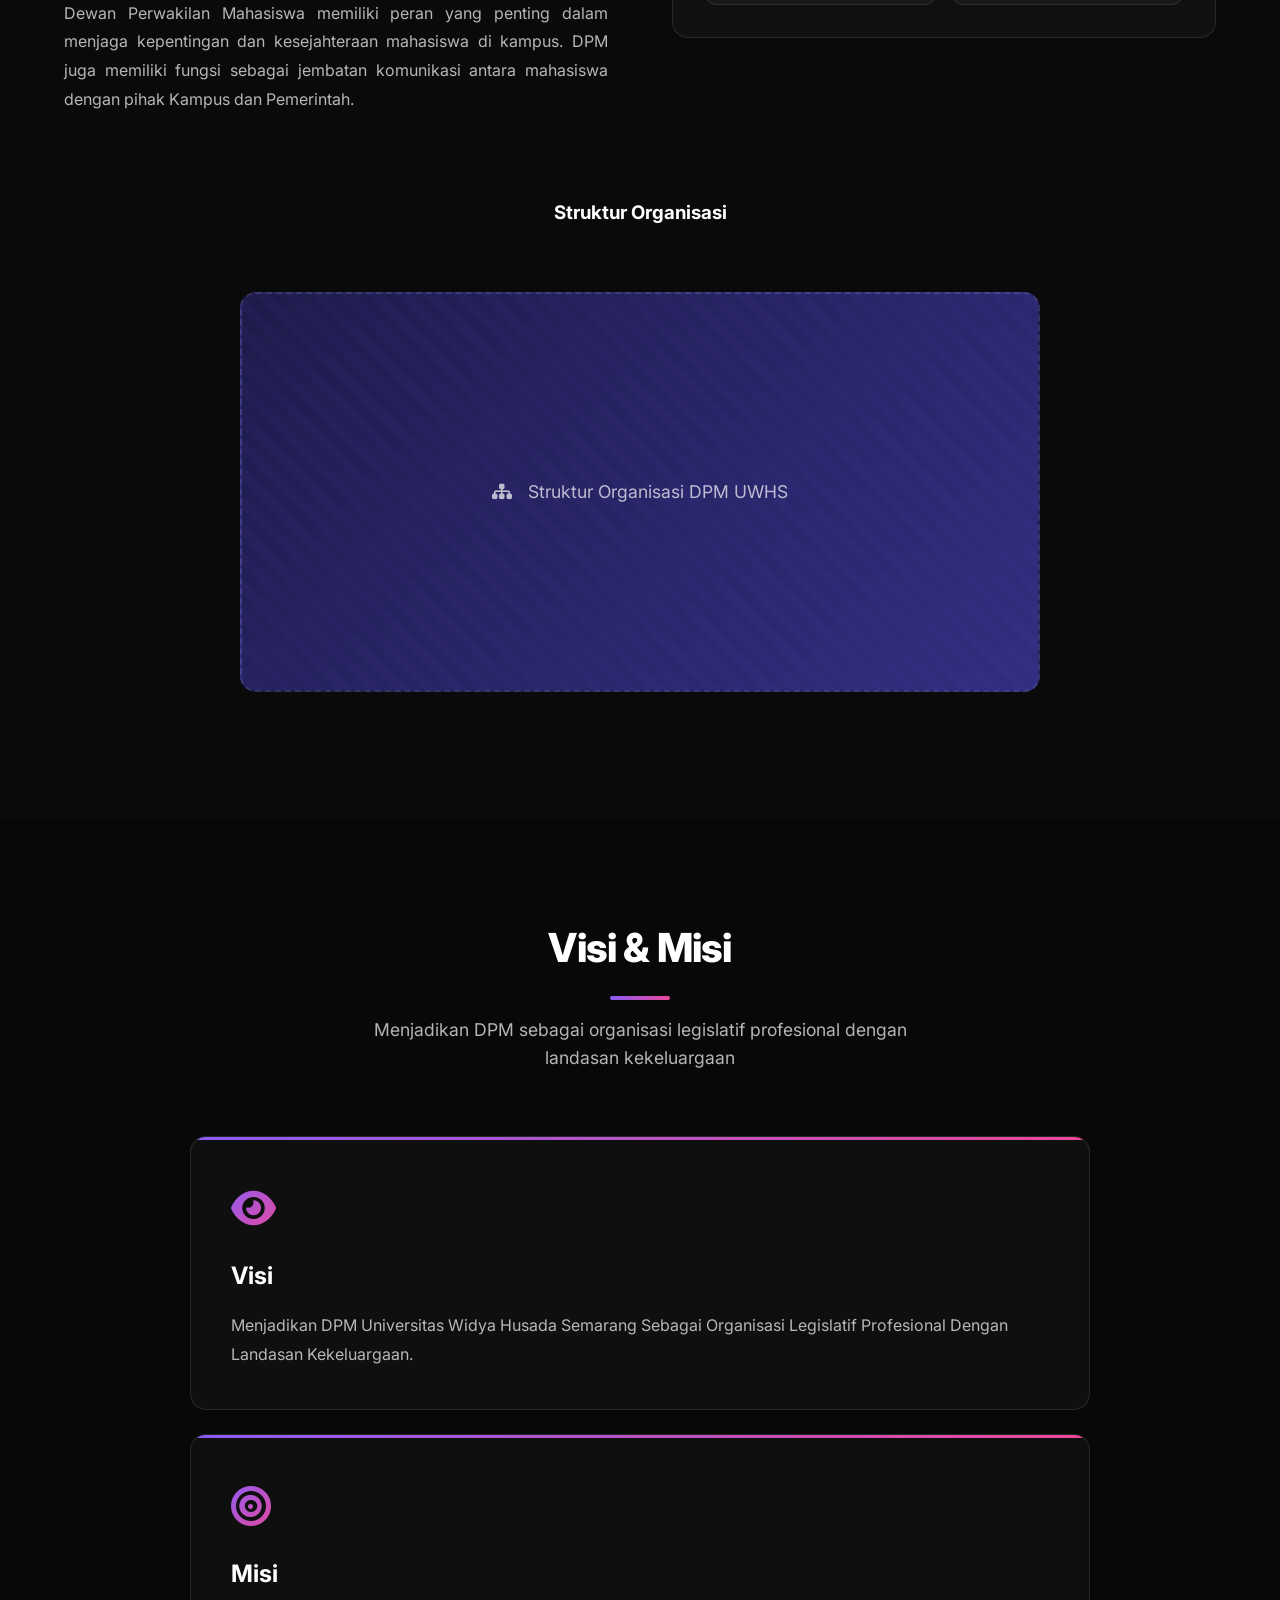
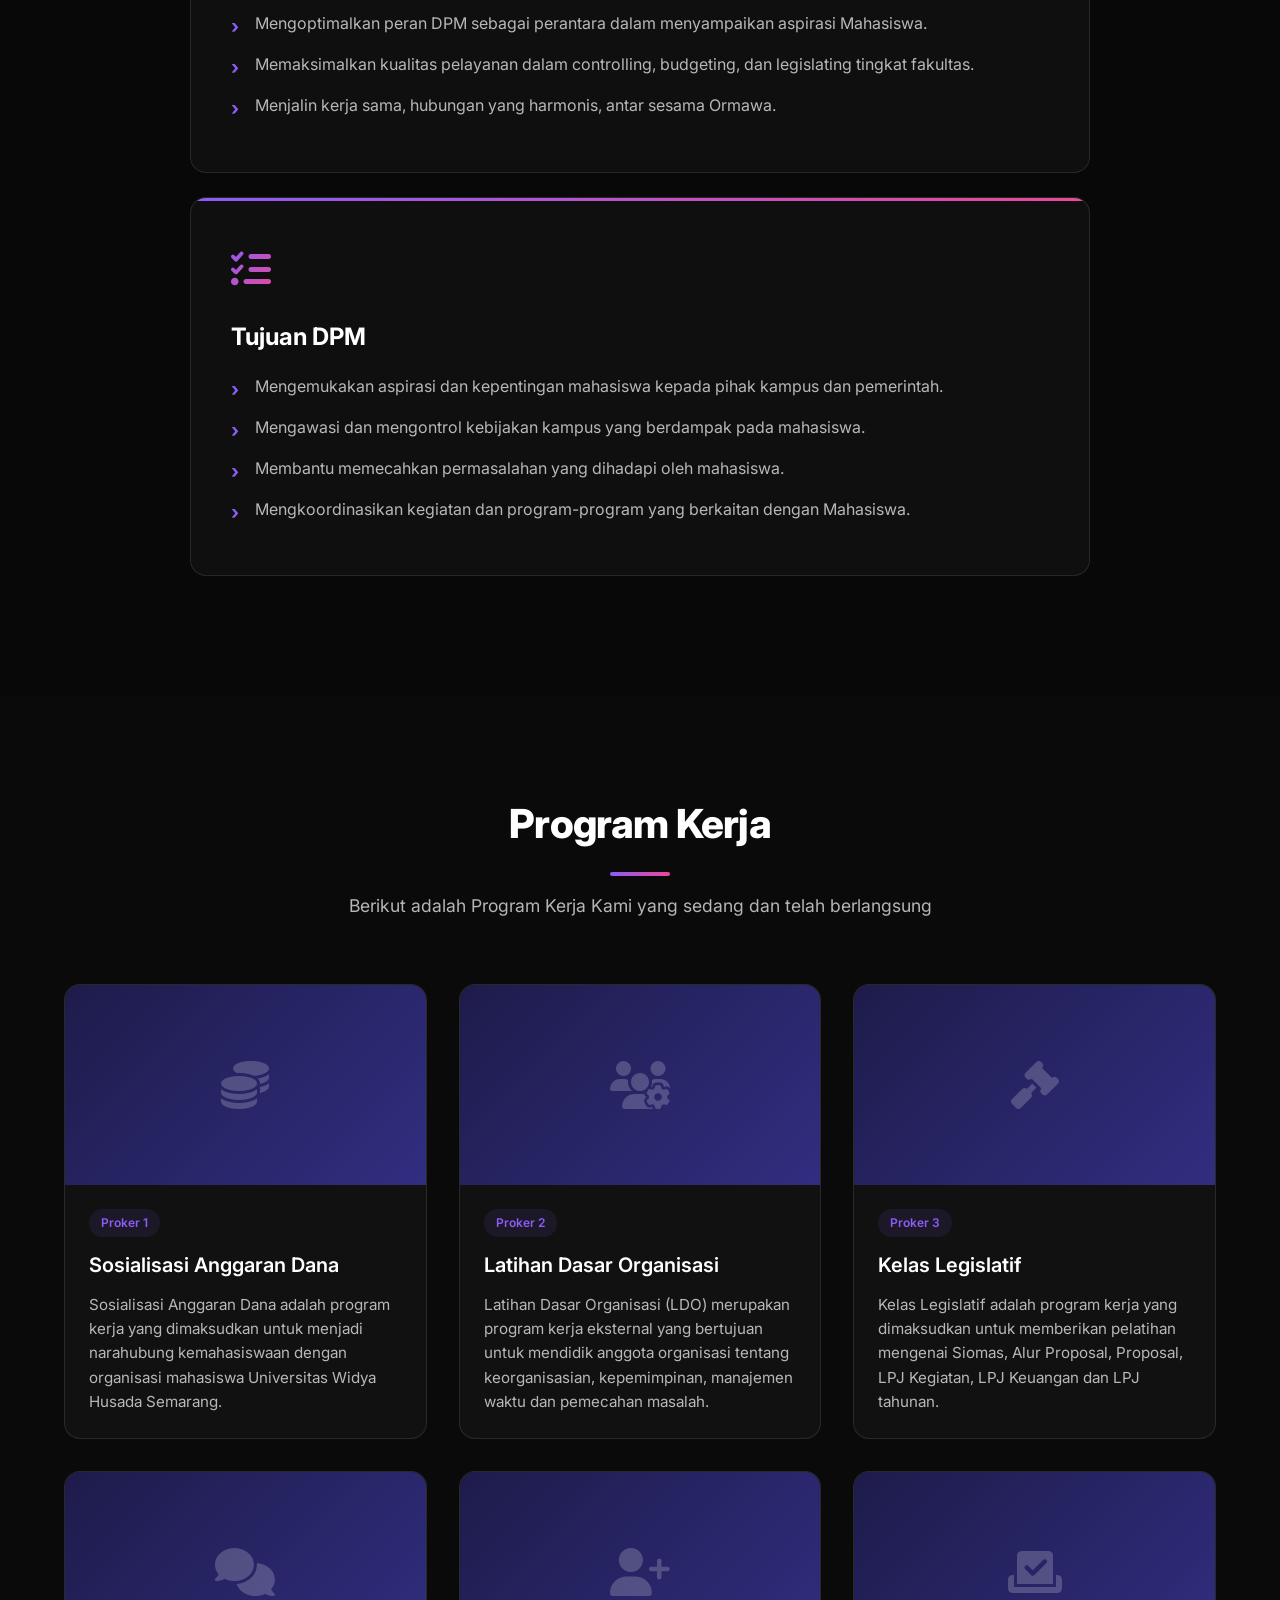
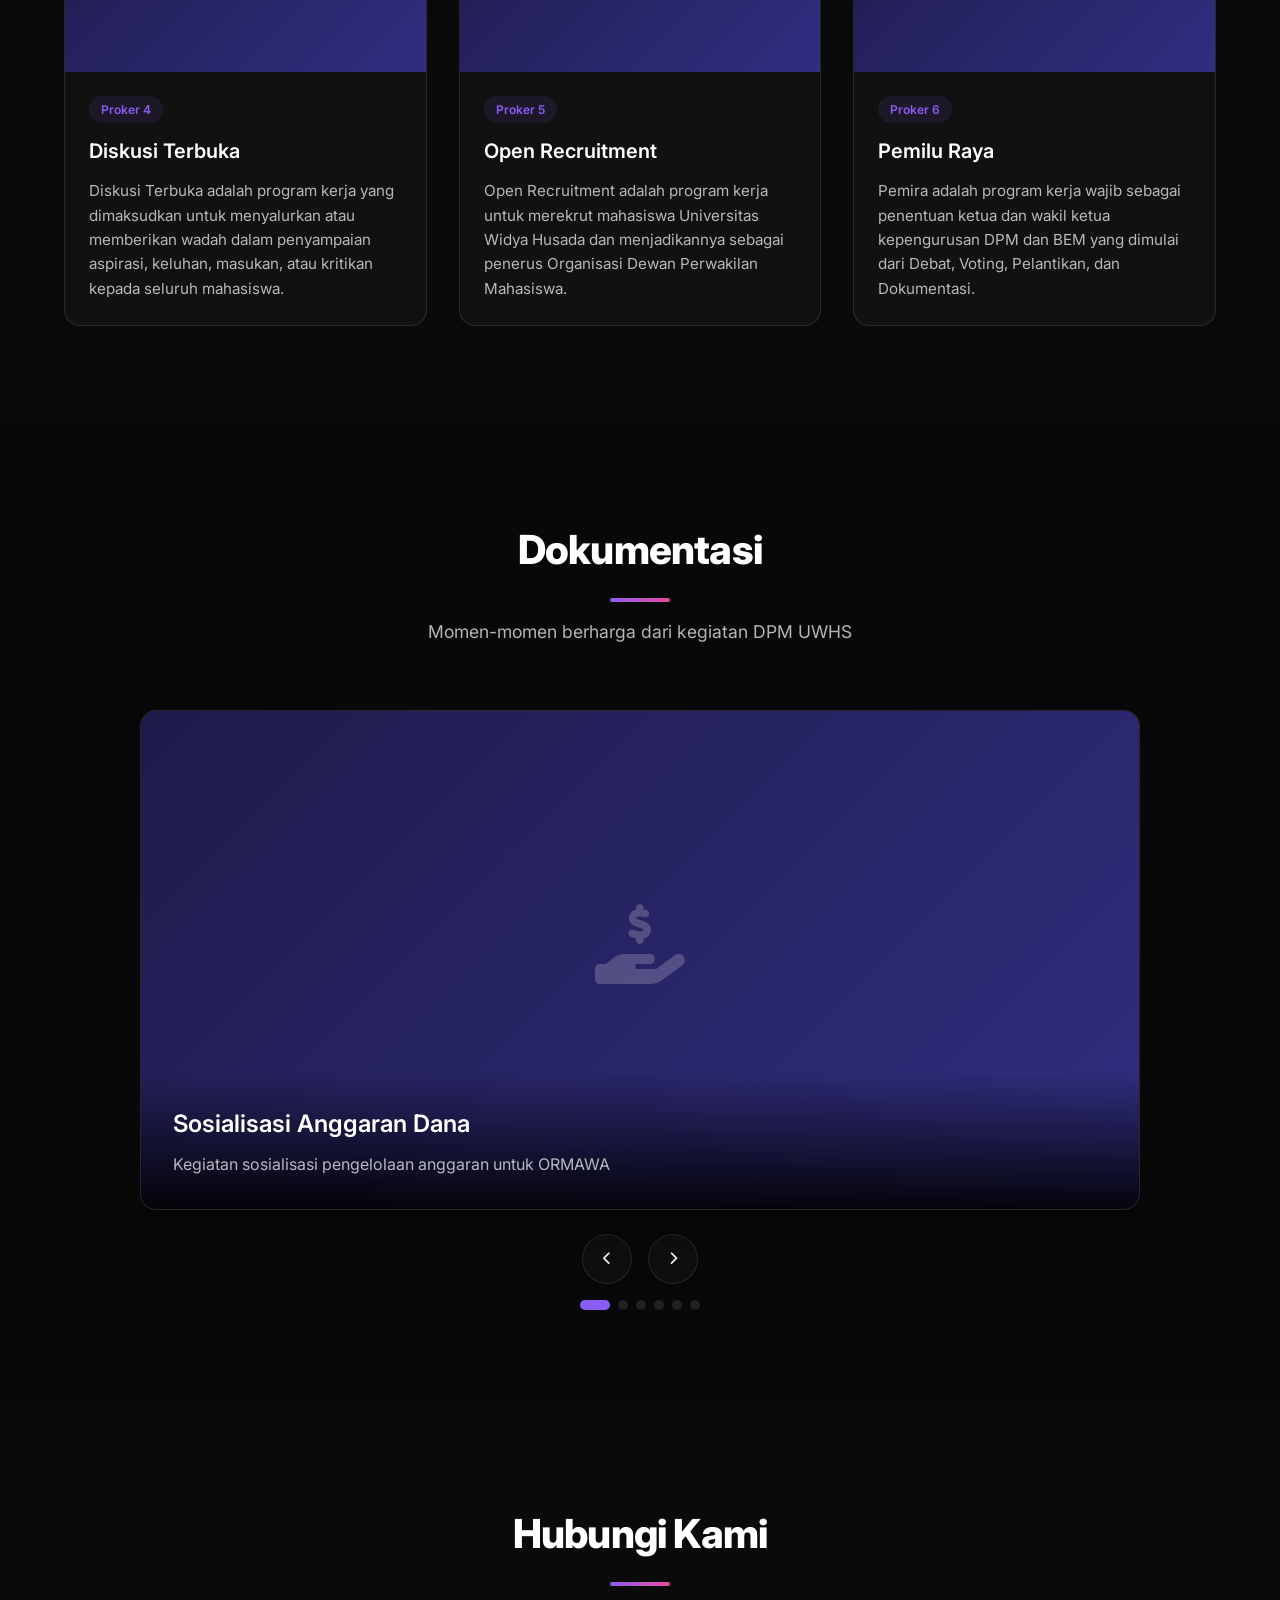
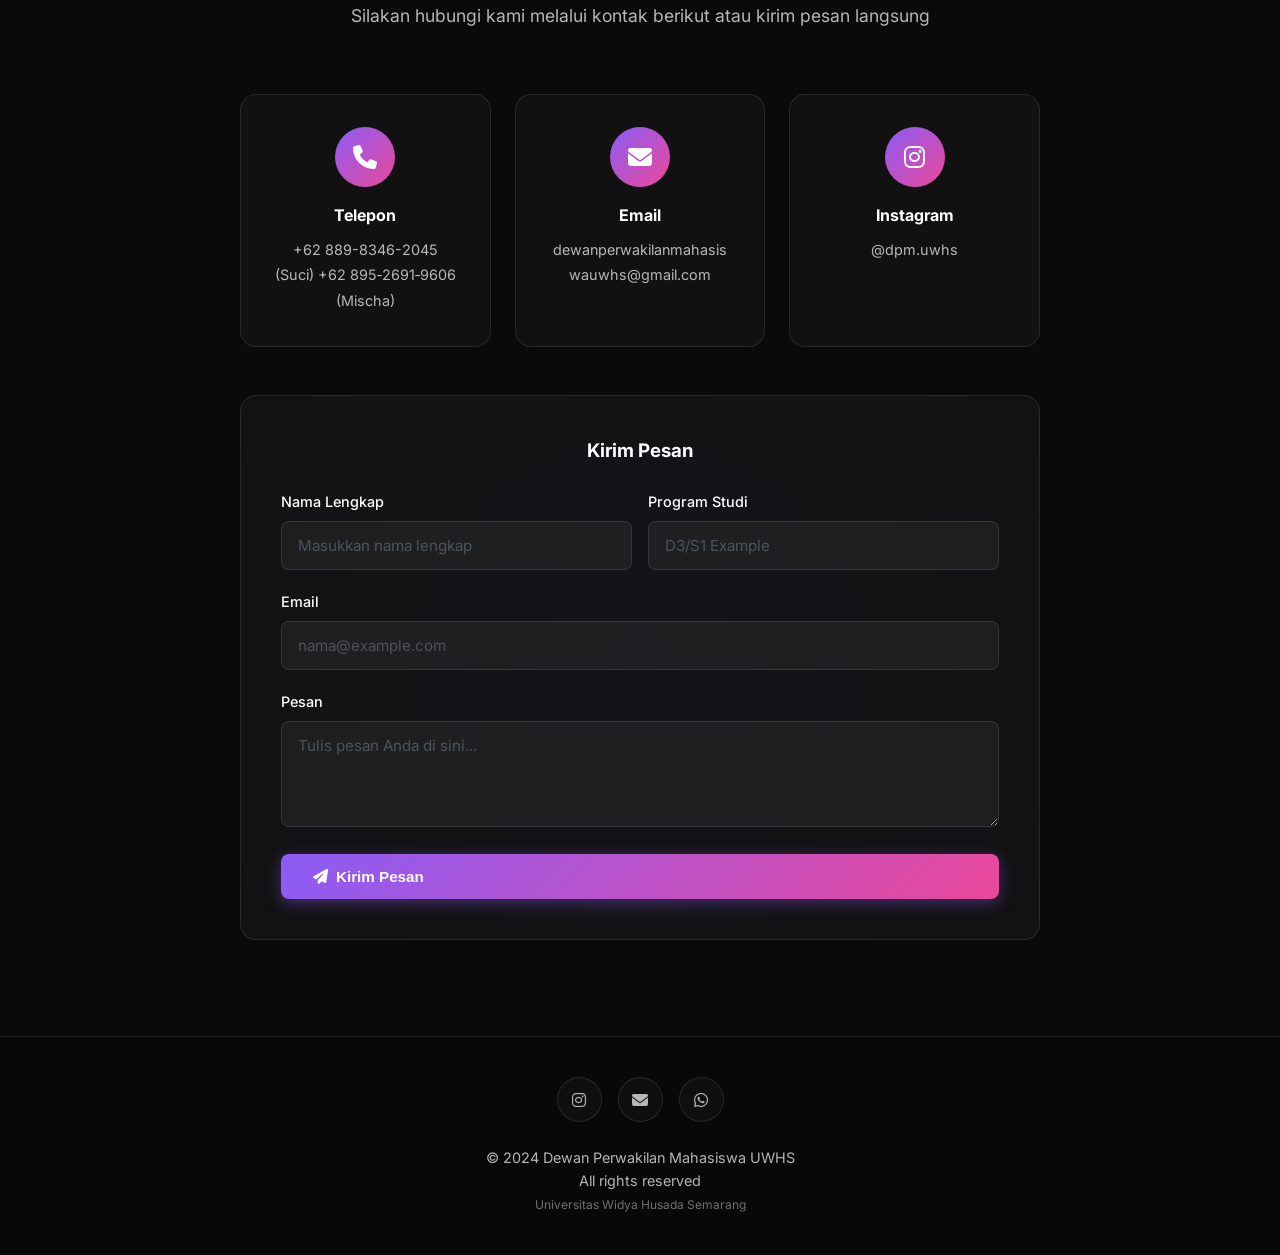
==== commit 34d3de25: "Add phone contact links for Suci and Mischa" ====
--- a/index.html
+++ b/index.html
@@ -1590,8 +1590,16 @@
                         <i class="fas fa-phone"></i>
                     </div>
                     <h4>Telepon</h4>
+                    <a href="telp:+6288983462045">
+                        +62 889-8346-2045 (Suci)
+                    </a>
+                    <a href="telp:‪+6289526919606‬">
+                        ‪+62 895‑2691‑9606‬ (Mischa)
+                    </a>
+                    <!-- 
                     <p>+62 895-7070-07040 (Anisa)</p>
                     <p>+62 895-3671-90915 (Adinda)</p>
+                    -->
                 </div>
                 <div class="contact-item anim-fade-up stagger-2">
                     <div class="contact-icon">
